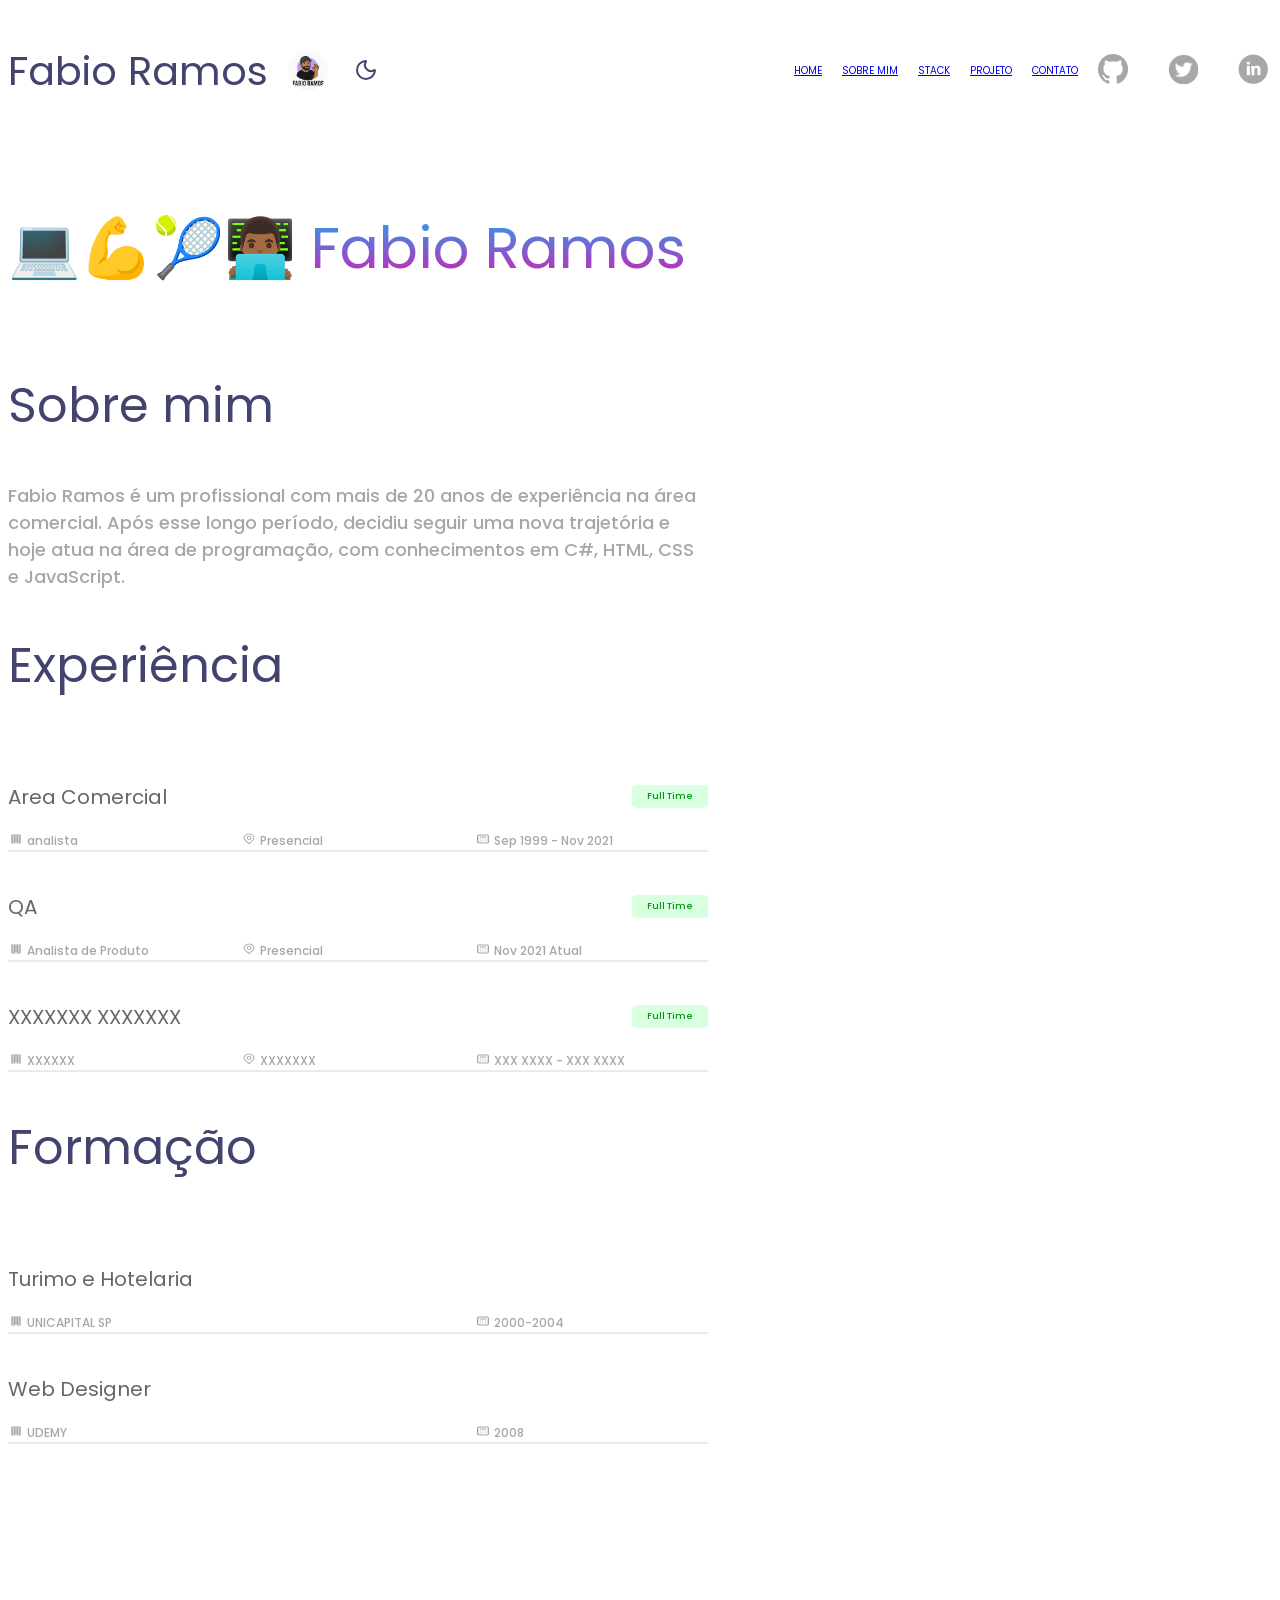
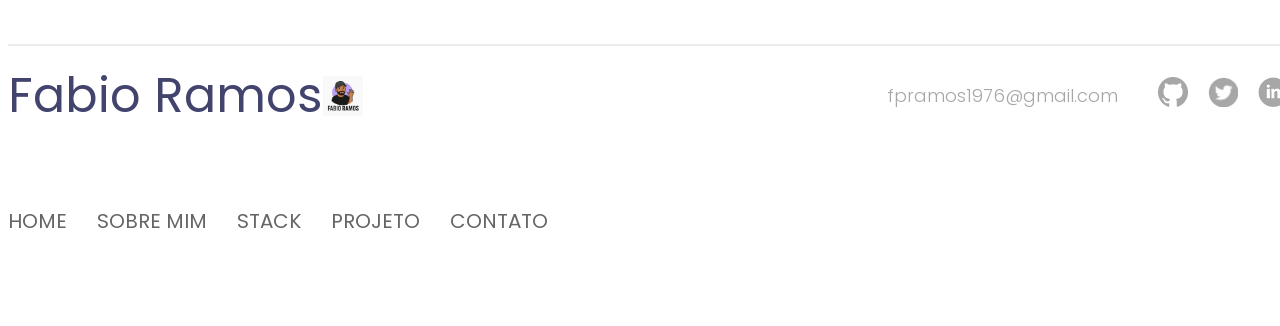
==== about.html @ da52b89c "projeto em andamento" ====
<!DOCTYPE html>
<html lang="pt" data-theme="light">
  <head>
    <title>Portifolio Fabio Ramos</title>
    <meta charset="UTF-8" />
    <link rel="preconnect" href="https://fonts.googleapis.com" />
    <link rel="preconnect" href="https://fonts.gstatic.com" crossorigin />
    <link
      href="https://fonts.googleapis.com/css2?family=Poppins:ital,wght@0,100;0,200;0,300;0,400;0,500;0,600;0,700;0,800;0,900;1,100;1,200;1,300;1,400;1,500;1,600;1,700;1,800;1,900&display=swap"
      rel="stylesheet"
    />
    <link rel="stylesheet" href="css/main.css" />
    <link rel="icon" type="image/png" href="/assets/images/Fabio-Ramos-Cartoon-Logo.svg">
  </head>
  <body class="about-page">
    <div class="container">
    <header class="primaryHeadear">
      <div class="columnLeft">
        <h2>Fabio Ramos</h2>
        <img src="/assets/images/Fabio Ramos Cartoon Logo.png" alt="Logo Fabio Ramos" 
        width="40" 
        height="40">
        <button id="toggleDarkMode" onclick="toggleDarkMode()">
          <svg xmlns="http://www.w3.org/2000/svg" 
          width="24" 
          height="24" 
          viewBox="0 0 24 24" 
          fill="none" 
          stroke="currentColor" 
          stroke-width="2" 
          stroke-linecap="round" 
          stroke-linejoin="round" 
          class="lucide lucide-moon-icon lucide-moon"><path d="M20.985 12.486a9 9 0 1 1-9.473-9.472c.405-.022.617.46.402.803a6 6 0 0 0 8.268 8.268c.344-.215.825-.004.803.401"/>
          </svg>
        </button>
      </div>

      <div class="columnRight">
        <nav>
          <ul>
           <nav>
              <ul>
                <li>
              <a href="index.html">HOME</a>
            </li>
            <li>
              <a href="about.html">SOBRE MIM</a>
            </li>
            <li>
              <a href="stack.html">STACK</a>
            </li>
            <li>
              <a href="project.html">PROJETO</a>
            </li>
            <li>
              <a href="contact.html">CONTATO</a>
            </li>
            <li>
              <a href="https://github.com/fpramos1976" target="_blank">
              <img 
              src="/assets/images/icon-github.png" 
              alt="GitHub" 
              width="30" 
              height="30">
            </li>
              </a>
            <li>
              <a href="https://x.com/fpramos_76?s=21" target="_blank">
              <img 
              src="/assets/images/icon-twitter.png" 
              alt="icon-twitter" 
              width="30" 
              height="30"><a href="/assets/images/icon-twitter.png">
              </li>
              </a>
            <li>
              <a href="https://www.linkedin.com/public-profile/settings?trk=d_flagship3_profile_self_view_public_profile" target="_blank">
              <img 
              src="/assets/images/icon-linkedin.png" 
              alt="icon-twitter" 
              width="30" 
              height="30"><a href="/assets/images/icon-linkedin.png">
              </li>
              </a>
          </ul>
        </nav>
      </div>
    </header>
  
    <section class="sectionBanner">
      <div class="columnLeft">
        <h1> 💻💪🎾👨🏾‍💻
        <span> Fabio Ramos </span> 
      </h1>
      </div>
      <!--CONTEÚDO
      <div class="columnRight">
        <img src="/assets/images/Photo.jpg" alt="Fabio Avatar" width="349" height="349">
      </div>-->
     </section>

     <section class="sectionAbout">
      <header>
        <h2>Sobre mim</h2>
      </header>
      <p>
      Fabio Ramos é um profissional com mais de 20 anos de experiência na área comercial. Após esse longo período, decidiu seguir uma nova trajetória e hoje atua na área de programação, com conhecimentos em C#, HTML, CSS e JavaScript.
      </p>
    </section>
    <section>
          <header>
            <!--CONTEÚDO-->
            <h2>Experiência</h2>
          </header>
          <ul class="expList">
            <li class="expListItem">
              <div class="expFirstLine">
                <div>
                  <h3>Area Comercial</h3>
                </div>
                <div class="expBadge">Full Time</div>
              </div>
              <div class="expSecondLine">
                <div>
                  <svg width="16" height="12" viewBox="0 0 16 12" fill="none" xmlns="http://www.w3.org/2000/svg">
                    <path d="M3.33331 1.5V10.5H7.33331V8.75H8.66665V10.5H12.6666V1.5H3.33331ZM4.66665 2.5H5.99998V3.5H4.66665V2.5ZM7.33331 2.5H8.66665V3.5H7.33331V2.5ZM9.99998 2.5H11.3333V3.5H9.99998V2.5ZM4.66665 4.5H5.99998V5.5H4.66665V4.5ZM7.33331 4.5H8.66665V5.5H7.33331V4.5ZM9.99998 4.5H11.3333V5.5H9.99998V4.5ZM4.66665 6.5H5.99998V7.5H4.66665V6.5ZM7.33331 6.5H8.66665V7.5H7.33331V6.5ZM9.99998 6.5H11.3333V7.5H9.99998V6.5ZM4.66665 8.5H5.99998V9.5H4.66665V8.5ZM9.99998 8.5H11.3333V9.5H9.99998V8.5Z" fill="#A7A7A7"></path>
                  </svg>
                  analista
                </div>
                <div>
                  <svg width="16" height="12" viewBox="0 0 16 12" fill="none" xmlns="http://www.w3.org/2000/svg">
                    <path d="M8 6.75C7.50555 6.75 7.0222 6.64003 6.61108 6.43401C6.19995 6.22798 5.87952 5.93514 5.6903 5.59253C5.50108 5.24992 5.45157 4.87292 5.54804 4.50921C5.6445 4.14549 5.8826 3.8114 6.23223 3.54918C6.58187 3.28695 7.02732 3.10838 7.51228 3.03603C7.99723 2.96368 8.4999 3.00081 8.95671 3.14273C9.41353 3.28464 9.80397 3.52496 10.0787 3.83331C10.3534 4.14165 10.5 4.50416 10.5 4.875C10.4992 5.3721 10.2356 5.84867 9.76689 6.20017C9.29822 6.55167 8.6628 6.74941 8 6.75ZM8 3.75C7.70333 3.75 7.41332 3.81598 7.16665 3.9396C6.91997 4.06321 6.72771 4.23892 6.61418 4.44448C6.50065 4.65005 6.47095 4.87625 6.52882 5.09448C6.5867 5.31271 6.72956 5.51316 6.93934 5.6705C7.14912 5.82783 7.41639 5.93498 7.70737 5.97838C7.99834 6.02179 8.29994 5.99951 8.57403 5.91437C8.84812 5.82922 9.08238 5.68502 9.24721 5.50002C9.41203 5.31501 9.5 5.09751 9.5 4.875C9.4996 4.57672 9.34144 4.29075 9.06022 4.07983C8.779 3.86892 8.3977 3.7503 8 3.75Z" fill="#A7A7A7"></path>
                    <path d="M8.00001 11.25L3.78201 7.51912C3.7234 7.4631 3.66539 7.40673 3.60801 7.35C2.8875 6.63817 2.49826 5.76871 2.50001 4.875C2.50001 3.78098 3.07947 2.73177 4.11092 1.95818C5.14237 1.1846 6.54132 0.75 8.00001 0.75C9.4587 0.75 10.8576 1.1846 11.8891 1.95818C12.9205 2.73177 13.5 3.78098 13.5 4.875C13.5018 5.7683 13.1127 6.63737 12.3925 7.34888L12.392 7.35C12.392 7.35 12.242 7.49775 12.2195 7.51763L8.00001 11.25ZM4.40601 6.89813C4.40701 6.89813 4.52301 7.01362 4.54951 7.03837L8.00001 10.0905L11.455 7.03425C11.477 7.01362 11.594 6.89738 11.5945 6.897C12.1831 6.31542 12.5012 5.60514 12.5 4.875C12.5 3.97989 12.0259 3.12145 11.182 2.48851C10.3381 1.85558 9.19348 1.5 8.00001 1.5C6.80653 1.5 5.66194 1.85558 4.81803 2.48851C3.97411 3.12145 3.50001 3.97989 3.50001 4.875C3.49896 5.60559 3.81739 6.31628 4.40651 6.89813H4.40601Z" fill="#A7A7A7"></path>
                  </svg>
                  Presencial
                </div>
                <div>
                  <svg width="16" height="12" viewBox="0 0 16 12" fill="none" xmlns="http://www.w3.org/2000/svg">
                    <path d="M5.33329 6.5C5.15648 6.5 4.98691 6.44732 4.86189 6.35355C4.73686 6.25979 4.66663 6.13261 4.66663 6C4.66663 5.86739 4.73686 5.74021 4.86189 5.64645C4.98691 5.55268 5.15648 5.5 5.33329 5.5C5.5101 5.5 5.67967 5.55268 5.8047 5.64645C5.92972 5.74021 5.99996 5.86739 5.99996 6C5.99996 6.13261 5.92972 6.25979 5.8047 6.35355C5.67967 6.44732 5.5101 6.5 5.33329 6.5ZM5.33329 8.5C5.15648 8.5 4.98691 8.44732 4.86189 8.35355C4.73686 8.25979 4.66663 8.13261 4.66663 8C4.66663 7.86739 4.73686 7.74021 4.86189 7.64645C4.98691 7.55268 5.15648 7.5 5.33329 7.5C5.5101 7.5 5.67967 7.55268 5.8047 7.64645C5.92972 7.74021 5.99996 7.86739 5.99996 8C5.99996 8.13261 5.92972 8.25979 5.8047 8.35355C5.67967 8.44732 5.5101 8.5 5.33329 8.5ZM7.33329 8C7.33329 8.13261 7.40353 8.25979 7.52855 8.35355C7.65358 8.44732 7.82315 8.5 7.99996 8.5C8.17677 8.5 8.34634 8.44732 8.47136 8.35355C8.59639 8.25979 8.66663 8.13261 8.66663 8C8.66663 7.86739 8.59639 7.74021 8.47136 7.64645C8.34634 7.55268 8.17677 7.5 7.99996 7.5C7.82315 7.5 7.65358 7.55268 7.52855 7.64645C7.40353 7.74021 7.33329 7.86739 7.33329 8ZM10.6666 8.5C10.4898 8.5 10.3202 8.44732 10.1952 8.35355C10.0702 8.25979 9.99996 8.13261 9.99996 8C9.99996 7.86739 10.0702 7.74021 10.1952 7.64645C10.3202 7.55268 10.4898 7.5 10.6666 7.5C10.8434 7.5 11.013 7.55268 11.138 7.64645C11.2631 7.74021 11.3333 7.86739 11.3333 8C11.3333 8.13261 11.2631 8.25979 11.138 8.35355C11.013 8.44732 10.8434 8.5 10.6666 8.5ZM7.33329 6C7.33329 6.13261 7.40353 6.25979 7.52855 6.35355C7.65358 6.44732 7.82315 6.5 7.99996 6.5C8.17677 6.5 8.34634 6.44732 8.47136 6.35355C8.59639 6.25979 8.66663 6.13261 8.66663 6C8.66663 5.86739 8.59639 5.74021 8.47136 5.64645C8.34634 5.55268 8.17677 5.5 7.99996 5.5C7.82315 5.5 7.65358 5.55268 7.52855 5.64645C7.40353 5.74021 7.33329 5.86739 7.33329 6ZM10.6666 6.5C10.4898 6.5 10.3202 6.44732 10.1952 6.35355C10.0702 6.25979 9.99996 6.13261 9.99996 6C9.99996 5.86739 10.0702 5.74021 10.1952 5.64645C10.3202 5.55268 10.4898 5.5 10.6666 5.5C10.8434 5.5 11.013 5.55268 11.138 5.64645C11.2631 5.74021 11.3333 5.86739 11.3333 6C11.3333 6.13261 11.2631 6.25979 11.138 6.35355C11.013 6.44732 10.8434 6.5 10.6666 6.5ZM5.33329 3.5C5.15648 3.5 4.98691 3.55268 4.86189 3.64645C4.73686 3.74021 4.66663 3.86739 4.66663 4C4.66663 4.13261 4.73686 4.25979 4.86189 4.35355C4.98691 4.44732 5.15648 4.5 5.33329 4.5H10.6666C10.8434 4.5 11.013 4.44732 11.138 4.35355C11.2631 4.25979 11.3333 4.13261 11.3333 4C11.3333 3.86739 11.2631 3.74021 11.138 3.64645C11.013 3.55268 10.8434 3.5 10.6666 3.5H5.33329Z" fill="#A7A7A7"></path>
                    <path fill-rule="evenodd" clip-rule="evenodd" d="M4 1.5C3.46957 1.5 2.96086 1.65804 2.58579 1.93934C2.21071 2.22064 2 2.60218 2 3V9C2 9.39782 2.21071 9.77936 2.58579 10.0607C2.96086 10.342 3.46957 10.5 4 10.5H12C12.5304 10.5 13.0391 10.342 13.4142 10.0607C13.7893 9.77936 14 9.39782 14 9V3C14 2.60218 13.7893 2.22064 13.4142 1.93934C13.0391 1.65804 12.5304 1.5 12 1.5H4ZM12 2.5H4C3.82319 2.5 3.65362 2.55268 3.5286 2.64645C3.40357 2.74021 3.33333 2.86739 3.33333 3V9C3.33333 9.13261 3.40357 9.25979 3.5286 9.35355C3.65362 9.44732 3.82319 9.5 4 9.5H12C12.1768 9.5 12.3464 9.44732 12.4714 9.35355C12.5964 9.25979 12.6667 9.13261 12.6667 9V3C12.6667 2.86739 12.5964 2.74021 12.4714 2.64645C12.3464 2.55268 12.1768 2.5 12 2.5Z" fill="#A7A7A7"></path>
                  </svg>
                  Sep 1999 - Nov 2021
                </div>
              </div>
            </li>
            <li class="expListItem">
              <div class="expFirstLine">
                <div>
                  <h3>QA </h3>
                </div>
                <div class="expBadge">Full Time</div>
              </div>
              <div class="expSecondLine">
                <div>
                  <svg width="16" height="12" viewBox="0 0 16 12" fill="none" xmlns="http://www.w3.org/2000/svg">
                  <path d="M3.33331 1.5V10.5H7.33331V8.75H8.66665V10.5H12.6666V1.5H3.33331ZM4.66665 2.5H5.99998V3.5H4.66665V2.5ZM7.33331 2.5H8.66665V3.5H7.33331V2.5ZM9.99998 2.5H11.3333V3.5H9.99998V2.5ZM4.66665 4.5H5.99998V5.5H4.66665V4.5ZM7.33331 4.5H8.66665V5.5H7.33331V4.5ZM9.99998 4.5H11.3333V5.5H9.99998V4.5ZM4.66665 6.5H5.99998V7.5H4.66665V6.5ZM7.33331 6.5H8.66665V7.5H7.33331V6.5ZM9.99998 6.5H11.3333V7.5H9.99998V6.5ZM4.66665 8.5H5.99998V9.5H4.66665V8.5ZM9.99998 8.5H11.3333V9.5H9.99998V8.5Z" fill="#A7A7A7"></path>
                  </svg>
                  Analista de Produto
                </div>
                <div>
                  <svg width="16" height="12" viewBox="0 0 16 12" fill="none" xmlns="http://www.w3.org/2000/svg">
                  <path d="M8 6.75C7.50555 6.75 7.0222 6.64003 6.61108 6.43401C6.19995 6.22798 5.87952 5.93514 5.6903 5.59253C5.50108 5.24992 5.45157 4.87292 5.54804 4.50921C5.6445 4.14549 5.8826 3.8114 6.23223 3.54918C6.58187 3.28695 7.02732 3.10838 7.51228 3.03603C7.99723 2.96368 8.4999 3.00081 8.95671 3.14273C9.41353 3.28464 9.80397 3.52496 10.0787 3.83331C10.3534 4.14165 10.5 4.50416 10.5 4.875C10.4992 5.3721 10.2356 5.84867 9.76689 6.20017C9.29822 6.55167 8.6628 6.74941 8 6.75ZM8 3.75C7.70333 3.75 7.41332 3.81598 7.16665 3.9396C6.91997 4.06321 6.72771 4.23892 6.61418 4.44448C6.50065 4.65005 6.47095 4.87625 6.52882 5.09448C6.5867 5.31271 6.72956 5.51316 6.93934 5.6705C7.14912 5.82783 7.41639 5.93498 7.70737 5.97838C7.99834 6.02179 8.29994 5.99951 8.57403 5.91437C8.84812 5.82922 9.08238 5.68502 9.24721 5.50002C9.41203 5.31501 9.5 5.09751 9.5 4.875C9.4996 4.57672 9.34144 4.29075 9.06022 4.07983C8.779 3.86892 8.3977 3.7503 8 3.75Z" fill="#A7A7A7"></path>
                  <path d="M8.00001 11.25L3.78201 7.51912C3.7234 7.4631 3.66539 7.40673 3.60801 7.35C2.8875 6.63817 2.49826 5.76871 2.50001 4.875C2.50001 3.78098 3.07947 2.73177 4.11092 1.95818C5.14237 1.1846 6.54132 0.75 8.00001 0.75C9.4587 0.75 10.8576 1.1846 11.8891 1.95818C12.9205 2.73177 13.5 3.78098 13.5 4.875C13.5018 5.7683 13.1127 6.63737 12.3925 7.34888L12.392 7.35C12.392 7.35 12.242 7.49775 12.2195 7.51763L8.00001 11.25ZM4.40601 6.89813C4.40701 6.89813 4.52301 7.01362 4.54951 7.03837L8.00001 10.0905L11.455 7.03425C11.477 7.01362 11.594 6.89738 11.5945 6.897C12.1831 6.31542 12.5012 5.60514 12.5 4.875C12.5 3.97989 12.0259 3.12145 11.182 2.48851C10.3381 1.85558 9.19348 1.5 8.00001 1.5C6.80653 1.5 5.66194 1.85558 4.81803 2.48851C3.97411 3.12145 3.50001 3.97989 3.50001 4.875C3.49896 5.60559 3.81739 6.31628 4.40651 6.89813H4.40601Z" fill="#A7A7A7"></path>
                  </svg>
                  Presencial
                </div>
                <div>
                  <svg width="16" height="12" viewBox="0 0 16 12" fill="none" xmlns="http://www.w3.org/2000/svg">
                  <path d="M5.33329 6.5C5.15648 6.5 4.98691 6.44732 4.86189 6.35355C4.73686 6.25979 4.66663 6.13261 4.66663 6C4.66663 5.86739 4.73686 5.74021 4.86189 5.64645C4.98691 5.55268 5.15648 5.5 5.33329 5.5C5.5101 5.5 5.67967 5.55268 5.8047 5.64645C5.92972 5.74021 5.99996 5.86739 5.99996 6C5.99996 6.13261 5.92972 6.25979 5.8047 6.35355C5.67967 6.44732 5.5101 6.5 5.33329 6.5ZM5.33329 8.5C5.15648 8.5 4.98691 8.44732 4.86189 8.35355C4.73686 8.25979 4.66663 8.13261 4.66663 8C4.66663 7.86739 4.73686 7.74021 4.86189 7.64645C4.98691 7.55268 5.15648 7.5 5.33329 7.5C5.5101 7.5 5.67967 7.55268 5.8047 7.64645C5.92972 7.74021 5.99996 7.86739 5.99996 8C5.99996 8.13261 5.92972 8.25979 5.8047 8.35355C5.67967 8.44732 5.5101 8.5 5.33329 8.5ZM7.33329 8C7.33329 8.13261 7.40353 8.25979 7.52855 8.35355C7.65358 8.44732 7.82315 8.5 7.99996 8.5C8.17677 8.5 8.34634 8.44732 8.47136 8.35355C8.59639 8.25979 8.66663 8.13261 8.66663 8C8.66663 7.86739 8.59639 7.74021 8.47136 7.64645C8.34634 7.55268 8.17677 7.5 7.99996 7.5C7.82315 7.5 7.65358 7.55268 7.52855 7.64645C7.40353 7.74021 7.33329 7.86739 7.33329 8ZM10.6666 8.5C10.4898 8.5 10.3202 8.44732 10.1952 8.35355C10.0702 8.25979 9.99996 8.13261 9.99996 8C9.99996 7.86739 10.0702 7.74021 10.1952 7.64645C10.3202 7.55268 10.4898 7.5 10.6666 7.5C10.8434 7.5 11.013 7.55268 11.138 7.64645C11.2631 7.74021 11.3333 7.86739 11.3333 8C11.3333 8.13261 11.2631 8.25979 11.138 8.35355C11.013 8.44732 10.8434 8.5 10.6666 8.5ZM7.33329 6C7.33329 6.13261 7.40353 6.25979 7.52855 6.35355C7.65358 6.44732 7.82315 6.5 7.99996 6.5C8.17677 6.5 8.34634 6.44732 8.47136 6.35355C8.59639 6.25979 8.66663 6.13261 8.66663 6C8.66663 5.86739 8.59639 5.74021 8.47136 5.64645C8.34634 5.55268 8.17677 5.5 7.99996 5.5C7.82315 5.5 7.65358 5.55268 7.52855 5.64645C7.40353 5.74021 7.33329 5.86739 7.33329 6ZM10.6666 6.5C10.4898 6.5 10.3202 6.44732 10.1952 6.35355C10.0702 6.25979 9.99996 6.13261 9.99996 6C9.99996 5.86739 10.0702 5.74021 10.1952 5.64645C10.3202 5.55268 10.4898 5.5 10.6666 5.5C10.8434 5.5 11.013 5.55268 11.138 5.64645C11.2631 5.74021 11.3333 5.86739 11.3333 6C11.3333 6.13261 11.2631 6.25979 11.138 6.35355C11.013 6.44732 10.8434 6.5 10.6666 6.5ZM5.33329 3.5C5.15648 3.5 4.98691 3.55268 4.86189 3.64645C4.73686 3.74021 4.66663 3.86739 4.66663 4C4.66663 4.13261 4.73686 4.25979 4.86189 4.35355C4.98691 4.44732 5.15648 4.5 5.33329 4.5H10.6666C10.8434 4.5 11.013 4.44732 11.138 4.35355C11.2631 4.25979 11.3333 4.13261 11.3333 4C11.3333 3.86739 11.2631 3.74021 11.138 3.64645C11.013 3.55268 10.8434 3.5 10.6666 3.5H5.33329Z" fill="#A7A7A7"></path>
                  <path fill-rule="evenodd" clip-rule="evenodd" d="M4 1.5C3.46957 1.5 2.96086 1.65804 2.58579 1.93934C2.21071 2.22064 2 2.60218 2 3V9C2 9.39782 2.21071 9.77936 2.58579 10.0607C2.96086 10.342 3.46957 10.5 4 10.5H12C12.5304 10.5 13.0391 10.342 13.4142 10.0607C13.7893 9.77936 14 9.39782 14 9V3C14 2.60218 13.7893 2.22064 13.4142 1.93934C13.0391 1.65804 12.5304 1.5 12 1.5H4ZM12 2.5H4C3.82319 2.5 3.65362 2.55268 3.5286 2.64645C3.40357 2.74021 3.33333 2.86739 3.33333 3V9C3.33333 9.13261 3.40357 9.25979 3.5286 9.35355C3.65362 9.44732 3.82319 9.5 4 9.5H12C12.1768 9.5 12.3464 9.44732 12.4714 9.35355C12.5964 9.25979 12.6667 9.13261 12.6667 9V3C12.6667 2.86739 12.5964 2.74021 12.4714 2.64645C12.3464 2.55268 12.1768 2.5 12 2.5Z" fill="#A7A7A7"></path>
                  </svg>
                  Nov 2021 Atual
                </div>
              </div>
            </li>
            <li class="expListItem">
              <div class="expFirstLine">
                <div>
                  <h3>XXXXXXX XXXXXXX</h3>
                </div>
                <div class="expBadge">Full Time</div>
              </div>
              <div class="expSecondLine">
                <div>
                  <svg width="16" height="12" viewBox="0 0 16 12" fill="none" xmlns="http://www.w3.org/2000/svg">
                  <path d="M3.33331 1.5V10.5H7.33331V8.75H8.66665V10.5H12.6666V1.5H3.33331ZM4.66665 2.5H5.99998V3.5H4.66665V2.5ZM7.33331 2.5H8.66665V3.5H7.33331V2.5ZM9.99998 2.5H11.3333V3.5H9.99998V2.5ZM4.66665 4.5H5.99998V5.5H4.66665V4.5ZM7.33331 4.5H8.66665V5.5H7.33331V4.5ZM9.99998 4.5H11.3333V5.5H9.99998V4.5ZM4.66665 6.5H5.99998V7.5H4.66665V6.5ZM7.33331 6.5H8.66665V7.5H7.33331V6.5ZM9.99998 6.5H11.3333V7.5H9.99998V6.5ZM4.66665 8.5H5.99998V9.5H4.66665V8.5ZM9.99998 8.5H11.3333V9.5H9.99998V8.5Z" fill="#A7A7A7"></path>
                  </svg>
                  XXXXXX
                </div>
                <div>
                  <svg width="16" height="12" viewBox="0 0 16 12" fill="none" xmlns="http://www.w3.org/2000/svg">
                    <path d="M8 6.75C7.50555 6.75 7.0222 6.64003 6.61108 6.43401C6.19995 6.22798 5.87952 5.93514 5.6903 5.59253C5.50108 5.24992 5.45157 4.87292 5.54804 4.50921C5.6445 4.14549 5.8826 3.8114 6.23223 3.54918C6.58187 3.28695 7.02732 3.10838 7.51228 3.03603C7.99723 2.96368 8.4999 3.00081 8.95671 3.14273C9.41353 3.28464 9.80397 3.52496 10.0787 3.83331C10.3534 4.14165 10.5 4.50416 10.5 4.875C10.4992 5.3721 10.2356 5.84867 9.76689 6.20017C9.29822 6.55167 8.6628 6.74941 8 6.75ZM8 3.75C7.70333 3.75 7.41332 3.81598 7.16665 3.9396C6.91997 4.06321 6.72771 4.23892 6.61418 4.44448C6.50065 4.65005 6.47095 4.87625 6.52882 5.09448C6.5867 5.31271 6.72956 5.51316 6.93934 5.6705C7.14912 5.82783 7.41639 5.93498 7.70737 5.97838C7.99834 6.02179 8.29994 5.99951 8.57403 5.91437C8.84812 5.82922 9.08238 5.68502 9.24721 5.50002C9.41203 5.31501 9.5 5.09751 9.5 4.875C9.4996 4.57672 9.34144 4.29075 9.06022 4.07983C8.779 3.86892 8.3977 3.7503 8 3.75Z" fill="#A7A7A7"></path>
                    <path d="M8.00001 11.25L3.78201 7.51912C3.7234 7.4631 3.66539 7.40673 3.60801 7.35C2.8875 6.63817 2.49826 5.76871 2.50001 4.875C2.50001 3.78098 3.07947 2.73177 4.11092 1.95818C5.14237 1.1846 6.54132 0.75 8.00001 0.75C9.4587 0.75 10.8576 1.1846 11.8891 1.95818C12.9205 2.73177 13.5 3.78098 13.5 4.875C13.5018 5.7683 13.1127 6.63737 12.3925 7.34888L12.392 7.35C12.392 7.35 12.242 7.49775 12.2195 7.51763L8.00001 11.25ZM4.40601 6.89813C4.40701 6.89813 4.52301 7.01362 4.54951 7.03837L8.00001 10.0905L11.455 7.03425C11.477 7.01362 11.594 6.89738 11.5945 6.897C12.1831 6.31542 12.5012 5.60514 12.5 4.875C12.5 3.97989 12.0259 3.12145 11.182 2.48851C10.3381 1.85558 9.19348 1.5 8.00001 1.5C6.80653 1.5 5.66194 1.85558 4.81803 2.48851C3.97411 3.12145 3.50001 3.97989 3.50001 4.875C3.49896 5.60559 3.81739 6.31628 4.40651 6.89813H4.40601Z" fill="#A7A7A7"></path>
                  </svg>
                  XXXXXXX
                </div>
                <div>
                  <svg width="16" height="12" viewBox="0 0 16 12" fill="none" xmlns="http://www.w3.org/2000/svg">
                    <path d="M5.33329 6.5C5.15648 6.5 4.98691 6.44732 4.86189 6.35355C4.73686 6.25979 4.66663 6.13261 4.66663 6C4.66663 5.86739 4.73686 5.74021 4.86189 5.64645C4.98691 5.55268 5.15648 5.5 5.33329 5.5C5.5101 5.5 5.67967 5.55268 5.8047 5.64645C5.92972 5.74021 5.99996 5.86739 5.99996 6C5.99996 6.13261 5.92972 6.25979 5.8047 6.35355C5.67967 6.44732 5.5101 6.5 5.33329 6.5ZM5.33329 8.5C5.15648 8.5 4.98691 8.44732 4.86189 8.35355C4.73686 8.25979 4.66663 8.13261 4.66663 8C4.66663 7.86739 4.73686 7.74021 4.86189 7.64645C4.98691 7.55268 5.15648 7.5 5.33329 7.5C5.5101 7.5 5.67967 7.55268 5.8047 7.64645C5.92972 7.74021 5.99996 7.86739 5.99996 8C5.99996 8.13261 5.92972 8.25979 5.8047 8.35355C5.67967 8.44732 5.5101 8.5 5.33329 8.5ZM7.33329 8C7.33329 8.13261 7.40353 8.25979 7.52855 8.35355C7.65358 8.44732 7.82315 8.5 7.99996 8.5C8.17677 8.5 8.34634 8.44732 8.47136 8.35355C8.59639 8.25979 8.66663 8.13261 8.66663 8C8.66663 7.86739 8.59639 7.74021 8.47136 7.64645C8.34634 7.55268 8.17677 7.5 7.99996 7.5C7.82315 7.5 7.65358 7.55268 7.52855 7.64645C7.40353 7.74021 7.33329 7.86739 7.33329 8ZM10.6666 8.5C10.4898 8.5 10.3202 8.44732 10.1952 8.35355C10.0702 8.25979 9.99996 8.13261 9.99996 8C9.99996 7.86739 10.0702 7.74021 10.1952 7.64645C10.3202 7.55268 10.4898 7.5 10.6666 7.5C10.8434 7.5 11.013 7.55268 11.138 7.64645C11.2631 7.74021 11.3333 7.86739 11.3333 8C11.3333 8.13261 11.2631 8.25979 11.138 8.35355C11.013 8.44732 10.8434 8.5 10.6666 8.5ZM7.33329 6C7.33329 6.13261 7.40353 6.25979 7.52855 6.35355C7.65358 6.44732 7.82315 6.5 7.99996 6.5C8.17677 6.5 8.34634 6.44732 8.47136 6.35355C8.59639 6.25979 8.66663 6.13261 8.66663 6C8.66663 5.86739 8.59639 5.74021 8.47136 5.64645C8.34634 5.55268 8.17677 5.5 7.99996 5.5C7.82315 5.5 7.65358 5.55268 7.52855 5.64645C7.40353 5.74021 7.33329 5.86739 7.33329 6ZM10.6666 6.5C10.4898 6.5 10.3202 6.44732 10.1952 6.35355C10.0702 6.25979 9.99996 6.13261 9.99996 6C9.99996 5.86739 10.0702 5.74021 10.1952 5.64645C10.3202 5.55268 10.4898 5.5 10.6666 5.5C10.8434 5.5 11.013 5.55268 11.138 5.64645C11.2631 5.74021 11.3333 5.86739 11.3333 6C11.3333 6.13261 11.2631 6.25979 11.138 6.35355C11.013 6.44732 10.8434 6.5 10.6666 6.5ZM5.33329 3.5C5.15648 3.5 4.98691 3.55268 4.86189 3.64645C4.73686 3.74021 4.66663 3.86739 4.66663 4C4.66663 4.13261 4.73686 4.25979 4.86189 4.35355C4.98691 4.44732 5.15648 4.5 5.33329 4.5H10.6666C10.8434 4.5 11.013 4.44732 11.138 4.35355C11.2631 4.25979 11.3333 4.13261 11.3333 4C11.3333 3.86739 11.2631 3.74021 11.138 3.64645C11.013 3.55268 10.8434 3.5 10.6666 3.5H5.33329Z" fill="#A7A7A7"></path>
                    <path fill-rule="evenodd" clip-rule="evenodd" d="M4 1.5C3.46957 1.5 2.96086 1.65804 2.58579 1.93934C2.21071 2.22064 2 2.60218 2 3V9C2 9.39782 2.21071 9.77936 2.58579 10.0607C2.96086 10.342 3.46957 10.5 4 10.5H12C12.5304 10.5 13.0391 10.342 13.4142 10.0607C13.7893 9.77936 14 9.39782 14 9V3C14 2.60218 13.7893 2.22064 13.4142 1.93934C13.0391 1.65804 12.5304 1.5 12 1.5H4ZM12 2.5H4C3.82319 2.5 3.65362 2.55268 3.5286 2.64645C3.40357 2.74021 3.33333 2.86739 3.33333 3V9C3.33333 9.13261 3.40357 9.25979 3.5286 9.35355C3.65362 9.44732 3.82319 9.5 4 9.5H12C12.1768 9.5 12.3464 9.44732 12.4714 9.35355C12.5964 9.25979 12.6667 9.13261 12.6667 9V3C12.6667 2.86739 12.5964 2.74021 12.4714 2.64645C12.3464 2.55268 12.1768 2.5 12 2.5Z" fill="#A7A7A7"></path>
                  </svg>
                  XXX XXXX - XXX XXXX
                </div>
              </div>
            </li>
          </ul>
        </section>

        <section class="sectionFormation">
          <header>
            <h2>Formação</h2>
          </header>
          <ul class="expList">
            <li class="expListItem">
              <div class="expFirstLine">
                <div>
                  <h3>Turimo e Hotelaria</h3>
                </div>
              </div>
              <div class="expSecondLine">
                <div>
                  <svg width="16" height="12" viewBox="0 0 16 12" fill="none" xmlns="http://www.w3.org/2000/svg">
                    <path d="M3.33331 1.5V10.5H7.33331V8.75H8.66665V10.5H12.6666V1.5H3.33331ZM4.66665 2.5H5.99998V3.5H4.66665V2.5ZM7.33331 2.5H8.66665V3.5H7.33331V2.5ZM9.99998 2.5H11.3333V3.5H9.99998V2.5ZM4.66665 4.5H5.99998V5.5H4.66665V4.5ZM7.33331 4.5H8.66665V5.5H7.33331V4.5ZM9.99998 4.5H11.3333V5.5H9.99998V4.5ZM4.66665 6.5H5.99998V7.5H4.66665V6.5ZM7.33331 6.5H8.66665V7.5H7.33331V6.5ZM9.99998 6.5H11.3333V7.5H9.99998V6.5ZM4.66665 8.5H5.99998V9.5H4.66665V8.5ZM9.99998 8.5H11.3333V9.5H9.99998V8.5Z" fill="#A7A7A7"></path>
                  </svg>
                  UNICAPITAL SP 
                </div>
                <div>
                  <svg width="16" height="12" viewBox="0 0 16 12" fill="none" xmlns="http://www.w3.org/2000/svg">
                    <path d="M5.33329 6.5C5.15648 6.5 4.98691 6.44732 4.86189 6.35355C4.73686 6.25979 4.66663 6.13261 4.66663 6C4.66663 5.86739 4.73686 5.74021 4.86189 5.64645C4.98691 5.55268 5.15648 5.5 5.33329 5.5C5.5101 5.5 5.67967 5.55268 5.8047 5.64645C5.92972 5.74021 5.99996 5.86739 5.99996 6C5.99996 6.13261 5.92972 6.25979 5.8047 6.35355C5.67967 6.44732 5.5101 6.5 5.33329 6.5ZM5.33329 8.5C5.15648 8.5 4.98691 8.44732 4.86189 8.35355C4.73686 8.25979 4.66663 8.13261 4.66663 8C4.66663 7.86739 4.73686 7.74021 4.86189 7.64645C4.98691 7.55268 5.15648 7.5 5.33329 7.5C5.5101 7.5 5.67967 7.55268 5.8047 7.64645C5.92972 7.74021 5.99996 7.86739 5.99996 8C5.99996 8.13261 5.92972 8.25979 5.8047 8.35355C5.67967 8.44732 5.5101 8.5 5.33329 8.5ZM7.33329 8C7.33329 8.13261 7.40353 8.25979 7.52855 8.35355C7.65358 8.44732 7.82315 8.5 7.99996 8.5C8.17677 8.5 8.34634 8.44732 8.47136 8.35355C8.59639 8.25979 8.66663 8.13261 8.66663 8C8.66663 7.86739 8.59639 7.74021 8.47136 7.64645C8.34634 7.55268 8.17677 7.5 7.99996 7.5C7.82315 7.5 7.65358 7.55268 7.52855 7.64645C7.40353 7.74021 7.33329 7.86739 7.33329 8ZM10.6666 8.5C10.4898 8.5 10.3202 8.44732 10.1952 8.35355C10.0702 8.25979 9.99996 8.13261 9.99996 8C9.99996 7.86739 10.0702 7.74021 10.1952 7.64645C10.3202 7.55268 10.4898 7.5 10.6666 7.5C10.8434 7.5 11.013 7.55268 11.138 7.64645C11.2631 7.74021 11.3333 7.86739 11.3333 8C11.3333 8.13261 11.2631 8.25979 11.138 8.35355C11.013 8.44732 10.8434 8.5 10.6666 8.5ZM7.33329 6C7.33329 6.13261 7.40353 6.25979 7.52855 6.35355C7.65358 6.44732 7.82315 6.5 7.99996 6.5C8.17677 6.5 8.34634 6.44732 8.47136 6.35355C8.59639 6.25979 8.66663 6.13261 8.66663 6C8.66663 5.86739 8.59639 5.74021 8.47136 5.64645C8.34634 5.55268 8.17677 5.5 7.99996 5.5C7.82315 5.5 7.65358 5.55268 7.52855 5.64645C7.40353 5.74021 7.33329 5.86739 7.33329 6ZM10.6666 6.5C10.4898 6.5 10.3202 6.44732 10.1952 6.35355C10.0702 6.25979 9.99996 6.13261 9.99996 6C9.99996 5.86739 10.0702 5.74021 10.1952 5.64645C10.3202 5.55268 10.4898 5.5 10.6666 5.5C10.8434 5.5 11.013 5.55268 11.138 5.64645C11.2631 5.74021 11.3333 5.86739 11.3333 6C11.3333 6.13261 11.2631 6.25979 11.138 6.35355C11.013 6.44732 10.8434 6.5 10.6666 6.5ZM5.33329 3.5C5.15648 3.5 4.98691 3.55268 4.86189 3.64645C4.73686 3.74021 4.66663 3.86739 4.66663 4C4.66663 4.13261 4.73686 4.25979 4.86189 4.35355C4.98691 4.44732 5.15648 4.5 5.33329 4.5H10.6666C10.8434 4.5 11.013 4.44732 11.138 4.35355C11.2631 4.25979 11.3333 4.13261 11.3333 4C11.3333 3.86739 11.2631 3.74021 11.138 3.64645C11.013 3.55268 10.8434 3.5 10.6666 3.5H5.33329Z" fill="#A7A7A7"></path>
                    <path fill-rule="evenodd" clip-rule="evenodd" d="M4 1.5C3.46957 1.5 2.96086 1.65804 2.58579 1.93934C2.21071 2.22064 2 2.60218 2 3V9C2 9.39782 2.21071 9.77936 2.58579 10.0607C2.96086 10.342 3.46957 10.5 4 10.5H12C12.5304 10.5 13.0391 10.342 13.4142 10.0607C13.7893 9.77936 14 9.39782 14 9V3C14 2.60218 13.7893 2.22064 13.4142 1.93934C13.0391 1.65804 12.5304 1.5 12 1.5H4ZM12 2.5H4C3.82319 2.5 3.65362 2.55268 3.5286 2.64645C3.40357 2.74021 3.33333 2.86739 3.33333 3V9C3.33333 9.13261 3.40357 9.25979 3.5286 9.35355C3.65362 9.44732 3.82319 9.5 4 9.5H12C12.1768 9.5 12.3464 9.44732 12.4714 9.35355C12.5964 9.25979 12.6667 9.13261 12.6667 9V3C12.6667 2.86739 12.5964 2.74021 12.4714 2.64645C12.3464 2.55268 12.1768 2.5 12 2.5Z" fill="#A7A7A7"></path>
                  </svg>
                  2000-2004
                </div>
              </div>
            </li>
            <ul class="expList">
            <li class="expListItem">
              <div class="expFirstLine">
                <div>
                  <h3>Web Designer</h3>
                </div>
              </div>
              <div class="expSecondLine">
                <div>
                  <svg width="16" height="12" viewBox="0 0 16 12" fill="none" xmlns="http://www.w3.org/2000/svg">
                    <path d="M3.33331 1.5V10.5H7.33331V8.75H8.66665V10.5H12.6666V1.5H3.33331ZM4.66665 2.5H5.99998V3.5H4.66665V2.5ZM7.33331 2.5H8.66665V3.5H7.33331V2.5ZM9.99998 2.5H11.3333V3.5H9.99998V2.5ZM4.66665 4.5H5.99998V5.5H4.66665V4.5ZM7.33331 4.5H8.66665V5.5H7.33331V4.5ZM9.99998 4.5H11.3333V5.5H9.99998V4.5ZM4.66665 6.5H5.99998V7.5H4.66665V6.5ZM7.33331 6.5H8.66665V7.5H7.33331V6.5ZM9.99998 6.5H11.3333V7.5H9.99998V6.5ZM4.66665 8.5H5.99998V9.5H4.66665V8.5ZM9.99998 8.5H11.3333V9.5H9.99998V8.5Z" fill="#A7A7A7"></path>
                  </svg>
                  UDEMY
                </div>
                <div>
                  <svg width="16" height="12" viewBox="0 0 16 12" fill="none" xmlns="http://www.w3.org/2000/svg">
                    <path d="M5.33329 6.5C5.15648 6.5 4.98691 6.44732 4.86189 6.35355C4.73686 6.25979 4.66663 6.13261 4.66663 6C4.66663 5.86739 4.73686 5.74021 4.86189 5.64645C4.98691 5.55268 5.15648 5.5 5.33329 5.5C5.5101 5.5 5.67967 5.55268 5.8047 5.64645C5.92972 5.74021 5.99996 5.86739 5.99996 6C5.99996 6.13261 5.92972 6.25979 5.8047 6.35355C5.67967 6.44732 5.5101 6.5 5.33329 6.5ZM5.33329 8.5C5.15648 8.5 4.98691 8.44732 4.86189 8.35355C4.73686 8.25979 4.66663 8.13261 4.66663 8C4.66663 7.86739 4.73686 7.74021 4.86189 7.64645C4.98691 7.55268 5.15648 7.5 5.33329 7.5C5.5101 7.5 5.67967 7.55268 5.8047 7.64645C5.92972 7.74021 5.99996 7.86739 5.99996 8C5.99996 8.13261 5.92972 8.25979 5.8047 8.35355C5.67967 8.44732 5.5101 8.5 5.33329 8.5ZM7.33329 8C7.33329 8.13261 7.40353 8.25979 7.52855 8.35355C7.65358 8.44732 7.82315 8.5 7.99996 8.5C8.17677 8.5 8.34634 8.44732 8.47136 8.35355C8.59639 8.25979 8.66663 8.13261 8.66663 8C8.66663 7.86739 8.59639 7.74021 8.47136 7.64645C8.34634 7.55268 8.17677 7.5 7.99996 7.5C7.82315 7.5 7.65358 7.55268 7.52855 7.64645C7.40353 7.74021 7.33329 7.86739 7.33329 8ZM10.6666 8.5C10.4898 8.5 10.3202 8.44732 10.1952 8.35355C10.0702 8.25979 9.99996 8.13261 9.99996 8C9.99996 7.86739 10.0702 7.74021 10.1952 7.64645C10.3202 7.55268 10.4898 7.5 10.6666 7.5C10.8434 7.5 11.013 7.55268 11.138 7.64645C11.2631 7.74021 11.3333 7.86739 11.3333 8C11.3333 8.13261 11.2631 8.25979 11.138 8.35355C11.013 8.44732 10.8434 8.5 10.6666 8.5ZM7.33329 6C7.33329 6.13261 7.40353 6.25979 7.52855 6.35355C7.65358 6.44732 7.82315 6.5 7.99996 6.5C8.17677 6.5 8.34634 6.44732 8.47136 6.35355C8.59639 6.25979 8.66663 6.13261 8.66663 6C8.66663 5.86739 8.59639 5.74021 8.47136 5.64645C8.34634 5.55268 8.17677 5.5 7.99996 5.5C7.82315 5.5 7.65358 5.55268 7.52855 5.64645C7.40353 5.74021 7.33329 5.86739 7.33329 6ZM10.6666 6.5C10.4898 6.5 10.3202 6.44732 10.1952 6.35355C10.0702 6.25979 9.99996 6.13261 9.99996 6C9.99996 5.86739 10.0702 5.74021 10.1952 5.64645C10.3202 5.55268 10.4898 5.5 10.6666 5.5C10.8434 5.5 11.013 5.55268 11.138 5.64645C11.2631 5.74021 11.3333 5.86739 11.3333 6C11.3333 6.13261 11.2631 6.25979 11.138 6.35355C11.013 6.44732 10.8434 6.5 10.6666 6.5ZM5.33329 3.5C5.15648 3.5 4.98691 3.55268 4.86189 3.64645C4.73686 3.74021 4.66663 3.86739 4.66663 4C4.66663 4.13261 4.73686 4.25979 4.86189 4.35355C4.98691 4.44732 5.15648 4.5 5.33329 4.5H10.6666C10.8434 4.5 11.013 4.44732 11.138 4.35355C11.2631 4.25979 11.3333 4.13261 11.3333 4C11.3333 3.86739 11.2631 3.74021 11.138 3.64645C11.013 3.55268 10.8434 3.5 10.6666 3.5H5.33329Z" fill="#A7A7A7"></path>
                    <path fill-rule="evenodd" clip-rule="evenodd" d="M4 1.5C3.46957 1.5 2.96086 1.65804 2.58579 1.93934C2.21071 2.22064 2 2.60218 2 3V9C2 9.39782 2.21071 9.77936 2.58579 10.0607C2.96086 10.342 3.46957 10.5 4 10.5H12C12.5304 10.5 13.0391 10.342 13.4142 10.0607C13.7893 9.77936 14 9.39782 14 9V3C14 2.60218 13.7893 2.22064 13.4142 1.93934C13.0391 1.65804 12.5304 1.5 12 1.5H4ZM12 2.5H4C3.82319 2.5 3.65362 2.55268 3.5286 2.64645C3.40357 2.74021 3.33333 2.86739 3.33333 3V9C3.33333 9.13261 3.40357 9.25979 3.5286 9.35355C3.65362 9.44732 3.82319 9.5 4 9.5H12C12.1768 9.5 12.3464 9.44732 12.4714 9.35355C12.5964 9.25979 12.6667 9.13261 12.6667 9V3C12.6667 2.86739 12.5964 2.74021 12.4714 2.64645C12.3464 2.55268 12.1768 2.5 12 2.5Z" fill="#A7A7A7"></path>
                  </svg>
                  2008
                </div>
              </div>
            </li>
      <footer class="footerWrapper">
      <div class="mainFooter">
      <div class="mainFooterColumn left">
        <h2>Fabio Ramos</h2>
        <img src="/assets/images/Fabio Ramos Cartoon Logo.png" alt="avatar cartoon Fabio" width="40" height="40">
      </div>
      <div class="mainFooterColumn right">
      <div>
        <a href="mailto:fpramos1976@gmail.com">fpramos1976@gmail.com</a>
      </div>
      <div>
        <ul>
          <li>
            <a href="https://github.com/fpramos1976" target="_blank">
            <img
            src="assets/images/icon-github.png"
            alt="icon github"
            width="30"
            height="30"/>
            </a>
          </li>
          <li>
            <a href="https://x.com/fpramos_76?s=21" target="_blank">
            <img
            src="assets/images/icon-twitter.png"
            alt="icon twitter"
            width="30"
            height="30"
            />
            </a>
            </li>
            <li>
            <a
            href="https://www.linkedin.com/public-profile/settings?trk=d_flagship3_profile_self_view_public_profile"
            target="_blank">
            <img
            src="assets/images/icon-linkedin.png"
            alt="icon linkedin"
            width="30"
            height="30"/>
            </a>
            </li>
            </ul>
            </div>
            </div>
        </div>
          <div class="miniFooter">
            <nav>
              <ul>
                <li>
              <a href="index.html">HOME</a>
            </li>
            <li>
              <a href="about.html">SOBRE MIM</a>
            </li>
            <li>
              <a href="stack.html">STACK</a>
            </li>
            <li>
              <a href="project.html">PROJETO</a>
            </li>
            <li>
              <a href="contact.html">CONTATO</a>
            </li>
              </ul>
            </nav>
          </div>
        </footer>
      <script src="assets/main.js"></script>
    </main>
    </div>
  </body>
</html>
---- css/main.css ----
/*
* MAIN
* - CSS principal do projeto
*/
@import url("_variables.css");

html{
    font-size: 62.5%;
    font-family: "Poppins", sans-serif;
}
body{
    background: var(--background);
    color: #fff; 
}
/*
* TIPOGRAFIA
*/
h1, h2{
    font-weight: var(--fontWeightBold);
}
h1{
    color: var(--colorH1);
    font-size: 5.8rem;
}
h2{
    color: var(--colorH2);
    font-size: 4.8rem;
}
h3{
    color: var(--colorH3);
    font-weight: var(--fontWeightRegular);
    font-size: 3.2rem;
}
h4{
    color: var(--colorH4);
    font-weight: var(--fontWeightMedium);
    font-size: 2.8rem;
}
p{
    color: var(--colorP);
    font-weight:var(--fontWeightMedium);
    font-size: 1.8rem; 
}
small{
    color: var(--colorP);
    font-weight: var(--fontWeightLight);
    font-size: 1.4rem ;
}
strong{
    color: var(--colorP);
    font-weight: var(--fontWeightRegular);
    font-size: 1.6rem ;
}
section{
    margin: 200px 0;
}
.primaryHeadear{
    display: flex;
    justify-content: space-between;
    align-items: center;
}
.primaryHeadear .columnLeft{
    width: 40%;
    display: flex;
    justify-content: flex-start;
    align-items: center;
    gap: 20px;
}
.primaryHeadear .columnLeft button{
    background-color: transparent;
    border: none;
    cursor: pointer;
}
.primaryHeadear .columnLeft button svg{
    stroke: var(--colorText);
}
.primaryHeadear .columnRight{
    width: 60%;
}
.primaryHeadear .columnLeft h2{
    font-size: 4rem;
    font-weight: var(--fontWeightBold);
}
.primaryHeadear .columnRight nav ul{
    color: var(--colorH2);
    display: flex;
    justify-content: flex-end;
    align-items: center;
    gap: 20px;
}
.primaryHeadear .columnRight nav ul il a{
    font-size: 2rem;
    color: var(--colorPrimaryMenu);
    text-decoration: none;
}
.primaryHeadear .columnRight nav ul{
    list-style: none;
}
.container{
    width: 1280px;
    margin: 0 auto;
}
.container .columnLeft img{
    border-radius: 100%;
}
/*
* SECTION BANNER
*/
.sectionBanner{
    display: flex;
    justify-content: space-between;
    align-items: center;
    width: 1200px;
    margin-left: auto;
    margin-right: auto;
}
.sectionBanner .columnLeft h1{
    font-size: 5.8rem;
    line-height: 7rem;
}
.sectionBanner .columnLeft h1 span{
    background: var(--primaryGradient);
    background-clip: text;
    -webkit-text-fill-color: transparent;
}
.sectionBanner .columnRight img{
    width: calc(100% - 20px);
    height: calc(100% - 20px);
    border-radius: 100%;
}
.sectionBanner .columnRight{
    position: relative;
    border-radius: 100%;
    overflow: hidden;
    display: flex;
    justify-content: center;
    align-items: center;
    width: 349px;
    height: 349px;
}
.sectionBanner .columnRight::before{
    content: "";
    width: 100%;
    height: 100%;
    background: var(--primaryGradient);
    left: 0;
    right: 0;
    position: absolute;
    z-index: -1;
}
/*
* SECTION STACK
*/
.sectionStack header{
    text-align: center;
}
.sectionStack header h2{
    margin-bottom: 10px;
}
.sectionStack header h3{
    margin-top: 0;
}

.sectionStack .stackImagesContainer{
    display: grid;
    grid-template-columns: repeat(4, 1fr);
    justify-items: center;
    row-gap: 70px;
    margin-top: 100px;
    width: 1024px;
    margin: 100px auto 0 auto;
}
.imageLight,
.imageDark{
    display: none;
}
html[data-theme="light"] .imageLight {
    display: inline-block !important;
}
html[data-theme="dark"] .imageDark {
    display: inline-block !important;
}
/*
* SECTION PROJECTS
*/
.sectionProjects header{
    text-align: center;
}
.sectionProjects header h2{
    margin-bottom: 10px;
}
.sectionProjects header h3{
    margin-top: 0;
}
.sectionProjects .projectsContainer{
    display: flex;
    align-items: flex-start;
    justify-content: flex-start;
    flex-wrap: wrap;
    column-gap: 40px;
    row-gap: 60px;
    margin-top: 100px;
}
.projectBox {
    max-width: 375px;
    width: 100%;
    border-radius: 20px;
    overflow: hidden;
    box-shadow: rgba(000, 000, 000, 0.35) 0px 5px 15px;
    background-color: var(--backgroundProjectBox);
}
.projectContent {
    padding: 30px;
}
.projectContent h4{
    margin: 0;
    line-height: 2.8rem;
}
.projectActions{
    display: flex;
    justify-content: space-between;
    align-items: center;
    width: 100%;
    margin-top: 20px;
}
.projectActions .linkWithIcon {
    display: flex;
    align-items: center;
    gap: 10px;
}
.projectActions .linkWithIcon a {
  color: var(--colorAnchor);
  text-decoration: underline;
  font-size: 1.6rem;
  font-weight: var(--fontWeightRegular);
}
.projectActions .linkWithIcon:first-child svg path {
  stroke: var(--colorAnchor);
}
.projectActions .linkWithIcon:last-child svg path {
    fill: var(--colorAnchor);
}
/*
* MAIN FOOTER
*/
.footerWrapper .mainFooter {
  display: flex;
  justify-content: space-between;
  align-items: center;
  border-bottom: 2px solid var(--grey03);
  height: 100px;
  margin-top: 200px;
  width: 1280px;
  border-top: 2px solid var(--colorBorder);
}
/*
* MAIN FOOTER
*/
.footerWrapper .mainFooter .mainFooterColumn {
  display: flex;
  align-items: center;
}
.footerWrapper .mainFooter .mainFooterColumn.left {
  justify-content: flex-start;
}
.footerWrapper .mainFooter .mainFooterColumn.right {
  justify-content: flex-end;
}
.mainFooterColumn.right ul {
  list-style: none;
  display: flex;
  justify-content: center;
  align-items: center;
  gap: 20px;
}
.mainFooterColumn.right a {
  color: var(--colorP);
  font-weight: var(--fontWeightLight);
  font-size: 1.8rem;
  text-decoration: none;
}
/*
* MINI FOOTER
*/
.miniFooter {
  padding: 60px 0;
}
.miniFooter nav ul {
  display: flex;
  justify-content: flex-start;
  align-items: center;
  gap: 30px;
  padding-left: 0;
  margin-top: 0;
}
.miniFooter nav ul li a {
  font-size: 2rem;
  color: var(--colorPrimaryMenu);
  text-decoration: none;
}
.miniFooter nav ul {
  list-style: none;
}
/*
* PAGES
*/
.about-page section{
    width: 100%;
    max-width: 700px;
    margin: 30px 0;
}
.about-page section.sectionAbout h2{
    font-weight: var(--fontWeightBold);
    
}
.about-page .expList{
    color: var(--colorP);
    list-style: none;
    padding-left: 0;
    margin: 0;
}
.about-page .expList .expListItem{
    padding-top: 20px;
    border-bottom: 2px solid var(--colorBorder);
}

.about-page .expList .expFirstLine{
    display: flex;
    justify-content: space-between;
    align-items: center;
}
.about-page .expList .expFirstLine h3{
    font-size: 2rem;
    font-weight: var(--fontWeightRegular);
}
.about-page .expBadge{
    background-color: var(--green02);
    color: var(--green01);
    padding: 5px 15px;
    border-radius: 10%;
    cursor: default;
    font-size: 0.9rem;
    font-weight: var(--fontWeightMedium);
}
.about-page .expList .expSecondLine{
    display: flex;
    justify-content: space-between;
    align-items: center;
}
.about-page .expList .expSecondLine > div{
    width: 33.333%;

}
.about-page .expList .expSecondLine{
    font-size: 1.2rem;
    font-weight: var(--fontWeightMedium);
    color: var(--colorP);
}
.stack-page .sectionStack header{
    text-align: center;
}
.stack-page .stackImagesContainer{
    display: grid;
    grid-template-columns: repeat(4, 1fr);
    justify-items: center;
    row-gap: 70px;
    margin-top: 100px;
    width: 1024px;
    margin: 100px auto 0 auto;
}
.projects-page .sectionProjects header{
    text-align: left;
}
.contact-page h1{
    margin: 0;
    margin-top: 200px;
    text-align: center;
}

.contact-page .pageItem .contactEmail{
    display: flex;
    font-size: 5.8rem;
    background: var(--primaryGradient);
    background-clip: text;
    -webkit-text-fill-color: transparent;
    font-weight: var(--fontWeightBold);
    flex-direction: column;
    flex-wrap: nowrap;
    align-content: center;
    align-items: center;
   
}
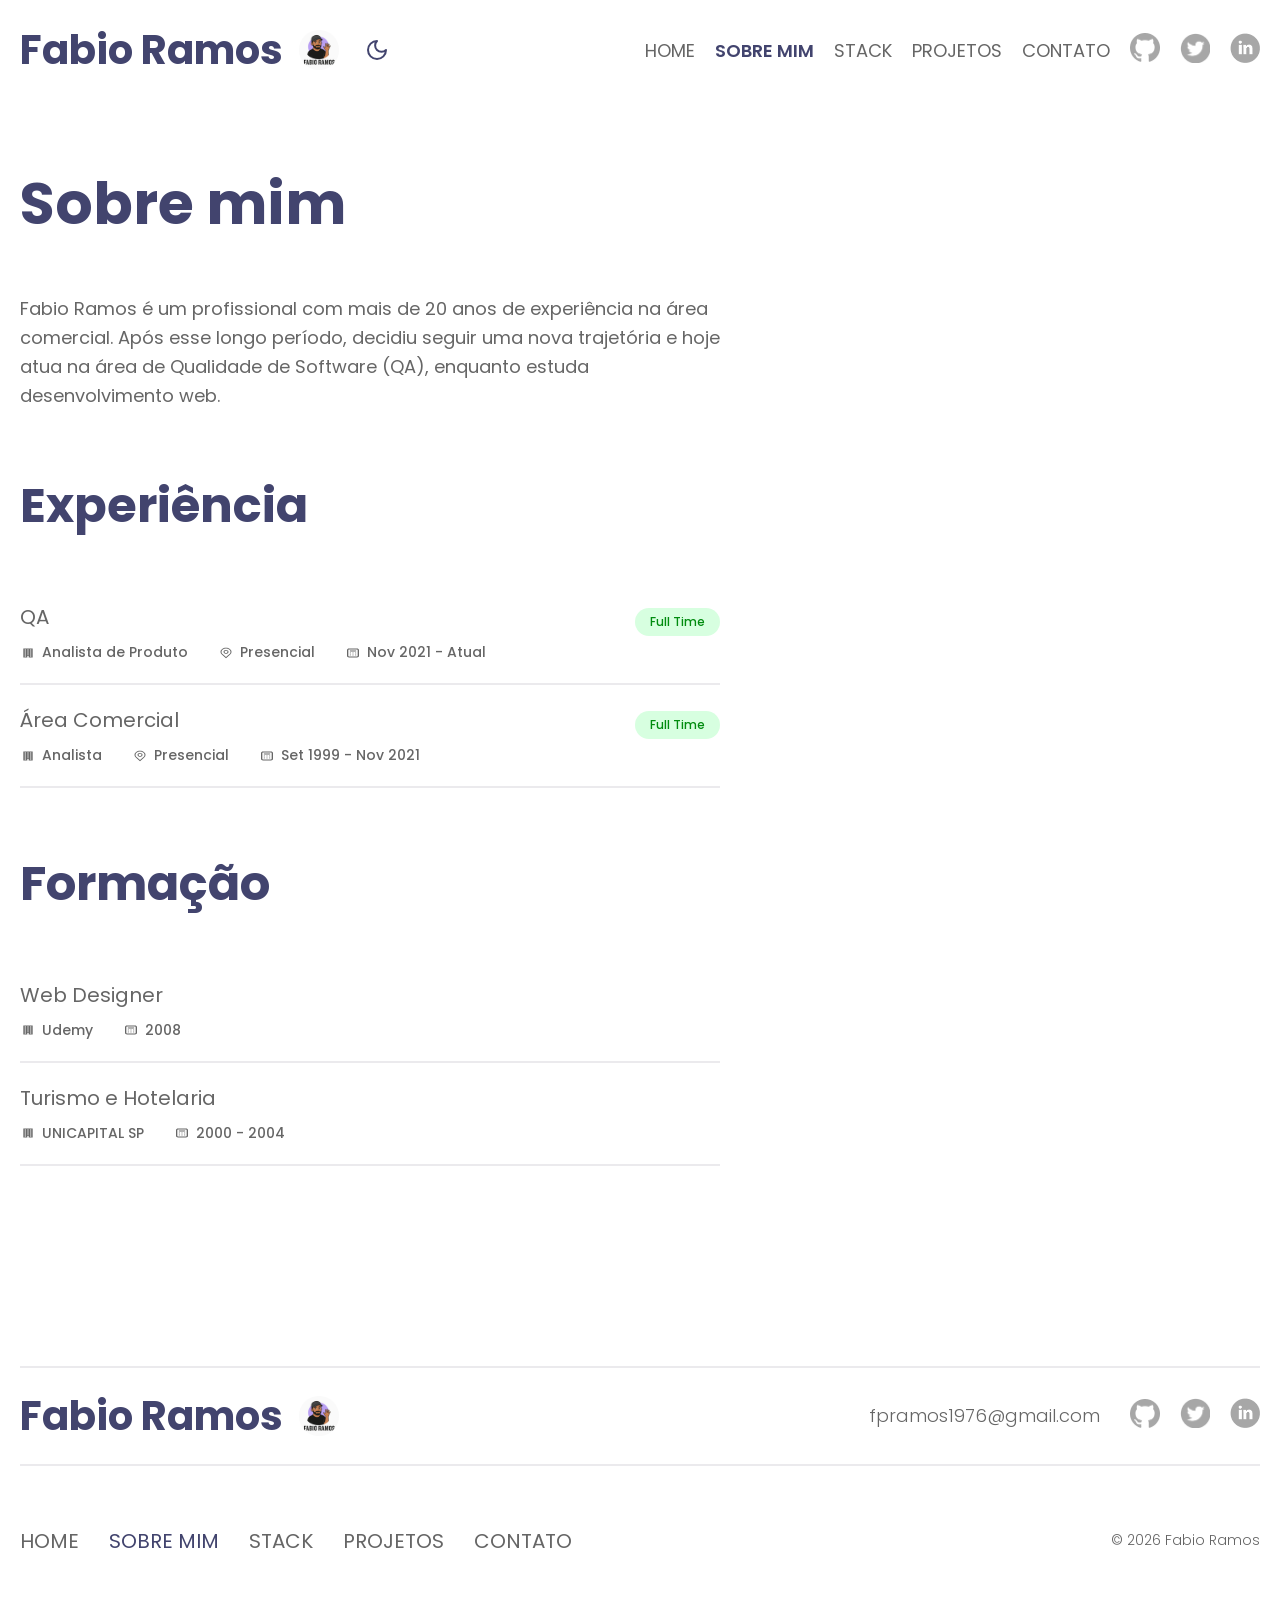
==== commit 112b193c: "Corrige HTML, deixa o site responsivo e melhora o tema escuro - Corrige HTML inválido (links aninhad" ====
--- a/about.html
+++ b/about.html
@@ -1,331 +1,169 @@
 <!DOCTYPE html>
-<html lang="pt" data-theme="light">
+<html lang="pt-BR" data-theme="light">
   <head>
-    <title>Portifolio Fabio Ramos</title>
     <meta charset="UTF-8" />
+    <meta name="viewport" content="width=device-width, initial-scale=1.0" />
+    <title>Sobre mim | Fabio Ramos</title>
+    <meta name="description" content="Experiência profissional e formação de Fabio Ramos." />
+    <meta property="og:title" content="Sobre mim | Fabio Ramos" />
+    <meta property="og:description" content="Experiência profissional e formação de Fabio Ramos." />
+    <meta property="og:image" content="assets/images/avatar-fabio.jpg" />
+    <link rel="icon" type="image/png" href="assets/images/favicon.png" />
     <link rel="preconnect" href="https://fonts.googleapis.com" />
     <link rel="preconnect" href="https://fonts.gstatic.com" crossorigin />
     <link
-      href="https://fonts.googleapis.com/css2?family=Poppins:ital,wght@0,100;0,200;0,300;0,400;0,500;0,600;0,700;0,800;0,900;1,100;1,200;1,300;1,400;1,500;1,600;1,700;1,800;1,900&display=swap"
+      href="https://fonts.googleapis.com/css2?family=Poppins:wght@300;400;500;600;700&display=swap"
       rel="stylesheet"
     />
     <link rel="stylesheet" href="css/main.css" />
-    <link rel="icon" type="image/png" href="/assets/images/Fabio-Ramos-Cartoon-Logo.svg">
+    <!-- Carregado no head para aplicar o tema antes da página ser desenhada -->
+    <script src="assets/main.js"></script>
   </head>
   <body class="about-page">
+    <a class="skipLink" href="#conteudo">Pular para o conteúdo</a>
     <div class="container">
-    <header class="primaryHeadear">
-      <div class="columnLeft">
-        <h2>Fabio Ramos</h2>
-        <img src="/assets/images/Fabio Ramos Cartoon Logo.png" alt="Logo Fabio Ramos" 
-        width="40" 
-        height="40">
-        <button id="toggleDarkMode" onclick="toggleDarkMode()">
-          <svg xmlns="http://www.w3.org/2000/svg" 
-          width="24" 
-          height="24" 
-          viewBox="0 0 24 24" 
-          fill="none" 
-          stroke="currentColor" 
-          stroke-width="2" 
-          stroke-linecap="round" 
-          stroke-linejoin="round" 
-          class="lucide lucide-moon-icon lucide-moon"><path d="M20.985 12.486a9 9 0 1 1-9.473-9.472c.405-.022.617.46.402.803a6 6 0 0 0 8.268 8.268c.344-.215.825-.004.803.401"/>
-          </svg>
-        </button>
-      </div>
+      <header class="primaryHeader">
+        <div class="columnLeft">
+          <a class="brand" href="index.html">
+            <span>Fabio Ramos</span>
+            <img src="assets/images/logo-fabio.png" alt="" width="40" height="40" />
+          </a>
+          <button id="toggleDarkMode" type="button" aria-label="Alternar tema claro/escuro">
+            <svg xmlns="http://www.w3.org/2000/svg" width="24" height="24" viewBox="0 0 24 24" fill="none" stroke="currentColor" stroke-width="2" stroke-linecap="round" stroke-linejoin="round" aria-hidden="true"><path d="M12 3a6 6 0 0 0 9 9 9 9 0 1 1-9-9Z"/></svg>
+          </button>
+        </div>
 
-      <div class="columnRight">
-        <nav>
-          <ul>
-           <nav>
-              <ul>
-                <li>
-              <a href="index.html">HOME</a>
+        <nav class="columnRight" aria-label="Menu principal">
+          <ul class="menu">
+            <li><a href="index.html">HOME</a></li>
+            <li><a href="about.html" aria-current="page">SOBRE MIM</a></li>
+            <li><a href="stack.html">STACK</a></li>
+            <li><a href="project.html">PROJETOS</a></li>
+            <li><a href="contact.html">CONTATO</a></li>
+          </ul>
+          <ul class="socialList">
+            <li>
+              <a href="https://github.com/fpramos1976" target="_blank" rel="noopener noreferrer" aria-label="GitHub">
+                <img src="assets/images/icon-github.png" alt="" width="30" height="30" />
+              </a>
             </li>
             <li>
-              <a href="about.html">SOBRE MIM</a>
+              <a href="https://x.com/fpramos_76" target="_blank" rel="noopener noreferrer" aria-label="X (Twitter)">
+                <img src="assets/images/icon-twitter.png" alt="" width="30" height="30" />
+              </a>
             </li>
             <li>
-              <a href="stack.html">STACK</a>
+              <a href="https://www.linkedin.com/public-profile/settings?trk=d_flagship3_profile_self_view_public_profile" target="_blank" rel="noopener noreferrer" aria-label="LinkedIn">
+                <img src="assets/images/icon-linkedin.png" alt="" width="30" height="30" />
+              </a>
             </li>
-            <li>
-              <a href="project.html">PROJETO</a>
-            </li>
-            <li>
-              <a href="contact.html">CONTATO</a>
-            </li>
-            <li>
-              <a href="https://github.com/fpramos1976" target="_blank">
-              <img 
-              src="/assets/images/icon-github.png" 
-              alt="GitHub" 
-              width="30" 
-              height="30">
-            </li>
-              </a>
-            <li>
-              <a href="https://x.com/fpramos_76?s=21" target="_blank">
-              <img 
-              src="/assets/images/icon-twitter.png" 
-              alt="icon-twitter" 
-              width="30" 
-              height="30"><a href="/assets/images/icon-twitter.png">
-              </li>
-              </a>
-            <li>
-              <a href="https://www.linkedin.com/public-profile/settings?trk=d_flagship3_profile_self_view_public_profile" target="_blank">
-              <img 
-              src="/assets/images/icon-linkedin.png" 
-              alt="icon-twitter" 
-              width="30" 
-              height="30"><a href="/assets/images/icon-linkedin.png">
-              </li>
-              </a>
           </ul>
         </nav>
-      </div>
-    </header>
-  
-    <section class="sectionBanner">
-      <div class="columnLeft">
-        <h1> 💻💪🎾👨🏾‍💻
-        <span> Fabio Ramos </span> 
-      </h1>
-      </div>
-      <!--CONTEÚDO
-      <div class="columnRight">
-        <img src="/assets/images/Photo.jpg" alt="Fabio Avatar" width="349" height="349">
-      </div>-->
-     </section>
+      </header>
 
-     <section class="sectionAbout">
-      <header>
-        <h2>Sobre mim</h2>
-      </header>
-      <p>
-      Fabio Ramos é um profissional com mais de 20 anos de experiência na área comercial. Após esse longo período, decidiu seguir uma nova trajetória e hoje atua na área de programação, com conhecimentos em C#, HTML, CSS e JavaScript.
-      </p>
-    </section>
-    <section>
-          <header>
-            <!--CONTEÚDO-->
-            <h2>Experiência</h2>
-          </header>
+      <main id="conteudo">
+        <section class="sectionAbout">
+          <h1>Sobre mim</h1>
+          <p>
+            Fabio Ramos é um profissional com mais de 20 anos de experiência na área comercial.
+            Após esse longo período, decidiu seguir uma nova trajetória e hoje atua na área de
+            Qualidade de Software (QA), enquanto estuda desenvolvimento web.
+          </p>
+        </section>
+        <section>
+          <h2>Experiência</h2>
           <ul class="expList">
             <li class="expListItem">
               <div class="expFirstLine">
-                <div>
-                  <h3>Area Comercial</h3>
-                </div>
-                <div class="expBadge">Full Time</div>
+                <h3>QA</h3>
+                <span class="expBadge">Full Time</span>
               </div>
               <div class="expSecondLine">
-                <div>
-                  <svg width="16" height="12" viewBox="0 0 16 12" fill="none" xmlns="http://www.w3.org/2000/svg">
-                    <path d="M3.33331 1.5V10.5H7.33331V8.75H8.66665V10.5H12.6666V1.5H3.33331ZM4.66665 2.5H5.99998V3.5H4.66665V2.5ZM7.33331 2.5H8.66665V3.5H7.33331V2.5ZM9.99998 2.5H11.3333V3.5H9.99998V2.5ZM4.66665 4.5H5.99998V5.5H4.66665V4.5ZM7.33331 4.5H8.66665V5.5H7.33331V4.5ZM9.99998 4.5H11.3333V5.5H9.99998V4.5ZM4.66665 6.5H5.99998V7.5H4.66665V6.5ZM7.33331 6.5H8.66665V7.5H7.33331V6.5ZM9.99998 6.5H11.3333V7.5H9.99998V6.5ZM4.66665 8.5H5.99998V9.5H4.66665V8.5ZM9.99998 8.5H11.3333V9.5H9.99998V8.5Z" fill="#A7A7A7"></path>
-                  </svg>
-                  analista
-                </div>
-                <div>
-                  <svg width="16" height="12" viewBox="0 0 16 12" fill="none" xmlns="http://www.w3.org/2000/svg">
-                    <path d="M8 6.75C7.50555 6.75 7.0222 6.64003 6.61108 6.43401C6.19995 6.22798 5.87952 5.93514 5.6903 5.59253C5.50108 5.24992 5.45157 4.87292 5.54804 4.50921C5.6445 4.14549 5.8826 3.8114 6.23223 3.54918C6.58187 3.28695 7.02732 3.10838 7.51228 3.03603C7.99723 2.96368 8.4999 3.00081 8.95671 3.14273C9.41353 3.28464 9.80397 3.52496 10.0787 3.83331C10.3534 4.14165 10.5 4.50416 10.5 4.875C10.4992 5.3721 10.2356 5.84867 9.76689 6.20017C9.29822 6.55167 8.6628 6.74941 8 6.75ZM8 3.75C7.70333 3.75 7.41332 3.81598 7.16665 3.9396C6.91997 4.06321 6.72771 4.23892 6.61418 4.44448C6.50065 4.65005 6.47095 4.87625 6.52882 5.09448C6.5867 5.31271 6.72956 5.51316 6.93934 5.6705C7.14912 5.82783 7.41639 5.93498 7.70737 5.97838C7.99834 6.02179 8.29994 5.99951 8.57403 5.91437C8.84812 5.82922 9.08238 5.68502 9.24721 5.50002C9.41203 5.31501 9.5 5.09751 9.5 4.875C9.4996 4.57672 9.34144 4.29075 9.06022 4.07983C8.779 3.86892 8.3977 3.7503 8 3.75Z" fill="#A7A7A7"></path>
-                    <path d="M8.00001 11.25L3.78201 7.51912C3.7234 7.4631 3.66539 7.40673 3.60801 7.35C2.8875 6.63817 2.49826 5.76871 2.50001 4.875C2.50001 3.78098 3.07947 2.73177 4.11092 1.95818C5.14237 1.1846 6.54132 0.75 8.00001 0.75C9.4587 0.75 10.8576 1.1846 11.8891 1.95818C12.9205 2.73177 13.5 3.78098 13.5 4.875C13.5018 5.7683 13.1127 6.63737 12.3925 7.34888L12.392 7.35C12.392 7.35 12.242 7.49775 12.2195 7.51763L8.00001 11.25ZM4.40601 6.89813C4.40701 6.89813 4.52301 7.01362 4.54951 7.03837L8.00001 10.0905L11.455 7.03425C11.477 7.01362 11.594 6.89738 11.5945 6.897C12.1831 6.31542 12.5012 5.60514 12.5 4.875C12.5 3.97989 12.0259 3.12145 11.182 2.48851C10.3381 1.85558 9.19348 1.5 8.00001 1.5C6.80653 1.5 5.66194 1.85558 4.81803 2.48851C3.97411 3.12145 3.50001 3.97989 3.50001 4.875C3.49896 5.60559 3.81739 6.31628 4.40651 6.89813H4.40601Z" fill="#A7A7A7"></path>
-                  </svg>
-                  Presencial
-                </div>
-                <div>
-                  <svg width="16" height="12" viewBox="0 0 16 12" fill="none" xmlns="http://www.w3.org/2000/svg">
-                    <path d="M5.33329 6.5C5.15648 6.5 4.98691 6.44732 4.86189 6.35355C4.73686 6.25979 4.66663 6.13261 4.66663 6C4.66663 5.86739 4.73686 5.74021 4.86189 5.64645C4.98691 5.55268 5.15648 5.5 5.33329 5.5C5.5101 5.5 5.67967 5.55268 5.8047 5.64645C5.92972 5.74021 5.99996 5.86739 5.99996 6C5.99996 6.13261 5.92972 6.25979 5.8047 6.35355C5.67967 6.44732 5.5101 6.5 5.33329 6.5ZM5.33329 8.5C5.15648 8.5 4.98691 8.44732 4.86189 8.35355C4.73686 8.25979 4.66663 8.13261 4.66663 8C4.66663 7.86739 4.73686 7.74021 4.86189 7.64645C4.98691 7.55268 5.15648 7.5 5.33329 7.5C5.5101 7.5 5.67967 7.55268 5.8047 7.64645C5.92972 7.74021 5.99996 7.86739 5.99996 8C5.99996 8.13261 5.92972 8.25979 5.8047 8.35355C5.67967 8.44732 5.5101 8.5 5.33329 8.5ZM7.33329 8C7.33329 8.13261 7.40353 8.25979 7.52855 8.35355C7.65358 8.44732 7.82315 8.5 7.99996 8.5C8.17677 8.5 8.34634 8.44732 8.47136 8.35355C8.59639 8.25979 8.66663 8.13261 8.66663 8C8.66663 7.86739 8.59639 7.74021 8.47136 7.64645C8.34634 7.55268 8.17677 7.5 7.99996 7.5C7.82315 7.5 7.65358 7.55268 7.52855 7.64645C7.40353 7.74021 7.33329 7.86739 7.33329 8ZM10.6666 8.5C10.4898 8.5 10.3202 8.44732 10.1952 8.35355C10.0702 8.25979 9.99996 8.13261 9.99996 8C9.99996 7.86739 10.0702 7.74021 10.1952 7.64645C10.3202 7.55268 10.4898 7.5 10.6666 7.5C10.8434 7.5 11.013 7.55268 11.138 7.64645C11.2631 7.74021 11.3333 7.86739 11.3333 8C11.3333 8.13261 11.2631 8.25979 11.138 8.35355C11.013 8.44732 10.8434 8.5 10.6666 8.5ZM7.33329 6C7.33329 6.13261 7.40353 6.25979 7.52855 6.35355C7.65358 6.44732 7.82315 6.5 7.99996 6.5C8.17677 6.5 8.34634 6.44732 8.47136 6.35355C8.59639 6.25979 8.66663 6.13261 8.66663 6C8.66663 5.86739 8.59639 5.74021 8.47136 5.64645C8.34634 5.55268 8.17677 5.5 7.99996 5.5C7.82315 5.5 7.65358 5.55268 7.52855 5.64645C7.40353 5.74021 7.33329 5.86739 7.33329 6ZM10.6666 6.5C10.4898 6.5 10.3202 6.44732 10.1952 6.35355C10.0702 6.25979 9.99996 6.13261 9.99996 6C9.99996 5.86739 10.0702 5.74021 10.1952 5.64645C10.3202 5.55268 10.4898 5.5 10.6666 5.5C10.8434 5.5 11.013 5.55268 11.138 5.64645C11.2631 5.74021 11.3333 5.86739 11.3333 6C11.3333 6.13261 11.2631 6.25979 11.138 6.35355C11.013 6.44732 10.8434 6.5 10.6666 6.5ZM5.33329 3.5C5.15648 3.5 4.98691 3.55268 4.86189 3.64645C4.73686 3.74021 4.66663 3.86739 4.66663 4C4.66663 4.13261 4.73686 4.25979 4.86189 4.35355C4.98691 4.44732 5.15648 4.5 5.33329 4.5H10.6666C10.8434 4.5 11.013 4.44732 11.138 4.35355C11.2631 4.25979 11.3333 4.13261 11.3333 4C11.3333 3.86739 11.2631 3.74021 11.138 3.64645C11.013 3.55268 10.8434 3.5 10.6666 3.5H5.33329Z" fill="#A7A7A7"></path>
-                    <path fill-rule="evenodd" clip-rule="evenodd" d="M4 1.5C3.46957 1.5 2.96086 1.65804 2.58579 1.93934C2.21071 2.22064 2 2.60218 2 3V9C2 9.39782 2.21071 9.77936 2.58579 10.0607C2.96086 10.342 3.46957 10.5 4 10.5H12C12.5304 10.5 13.0391 10.342 13.4142 10.0607C13.7893 9.77936 14 9.39782 14 9V3C14 2.60218 13.7893 2.22064 13.4142 1.93934C13.0391 1.65804 12.5304 1.5 12 1.5H4ZM12 2.5H4C3.82319 2.5 3.65362 2.55268 3.5286 2.64645C3.40357 2.74021 3.33333 2.86739 3.33333 3V9C3.33333 9.13261 3.40357 9.25979 3.5286 9.35355C3.65362 9.44732 3.82319 9.5 4 9.5H12C12.1768 9.5 12.3464 9.44732 12.4714 9.35355C12.5964 9.25979 12.6667 9.13261 12.6667 9V3C12.6667 2.86739 12.5964 2.74021 12.4714 2.64645C12.3464 2.55268 12.1768 2.5 12 2.5Z" fill="#A7A7A7"></path>
-                  </svg>
-                  Sep 1999 - Nov 2021
-                </div>
+                <div><svg width="16" height="12" viewBox="0 0 16 12" fill="none" xmlns="http://www.w3.org/2000/svg" aria-hidden="true"><path d="M3.33331 1.5V10.5H7.33331V8.75H8.66665V10.5H12.6666V1.5H3.33331ZM4.66665 2.5H5.99998V3.5H4.66665V2.5ZM7.33331 2.5H8.66665V3.5H7.33331V2.5ZM9.99998 2.5H11.3333V3.5H9.99998V2.5ZM4.66665 4.5H5.99998V5.5H4.66665V4.5ZM7.33331 4.5H8.66665V5.5H7.33331V4.5ZM9.99998 4.5H11.3333V5.5H9.99998V4.5ZM4.66665 6.5H5.99998V7.5H4.66665V6.5ZM7.33331 6.5H8.66665V7.5H7.33331V6.5ZM9.99998 6.5H11.3333V7.5H9.99998V6.5ZM4.66665 8.5H5.99998V9.5H4.66665V8.5ZM9.99998 8.5H11.3333V9.5H9.99998V8.5Z" fill="currentColor"/></svg> Analista de Produto</div>
+                <div><svg width="16" height="12" viewBox="0 0 16 12" fill="none" xmlns="http://www.w3.org/2000/svg" aria-hidden="true"><path d="M8 6.75C7.50555 6.75 7.0222 6.64003 6.61108 6.43401C6.19995 6.22798 5.87952 5.93514 5.6903 5.59253C5.50108 5.24992 5.45157 4.87292 5.54804 4.50921C5.6445 4.14549 5.8826 3.8114 6.23223 3.54918C6.58187 3.28695 7.02732 3.10838 7.51228 3.03603C7.99723 2.96368 8.4999 3.00081 8.95671 3.14273C9.41353 3.28464 9.80397 3.52496 10.0787 3.83331C10.3534 4.14165 10.5 4.50416 10.5 4.875C10.4992 5.3721 10.2356 5.84867 9.76689 6.20017C9.29822 6.55167 8.6628 6.74941 8 6.75ZM8 3.75C7.70333 3.75 7.41332 3.81598 7.16665 3.9396C6.91997 4.06321 6.72771 4.23892 6.61418 4.44448C6.50065 4.65005 6.47095 4.87625 6.52882 5.09448C6.5867 5.31271 6.72956 5.51316 6.93934 5.6705C7.14912 5.82783 7.41639 5.93498 7.70737 5.97838C7.99834 6.02179 8.29994 5.99951 8.57403 5.91437C8.84812 5.82922 9.08238 5.68502 9.24721 5.50002C9.41203 5.31501 9.5 5.09751 9.5 4.875C9.4996 4.57672 9.34144 4.29075 9.06022 4.07983C8.779 3.86892 8.3977 3.7503 8 3.75Z" fill="currentColor"/><path d="M8.00001 11.25L3.78201 7.51912C3.7234 7.4631 3.66539 7.40673 3.60801 7.35C2.8875 6.63817 2.49826 5.76871 2.50001 4.875C2.50001 3.78098 3.07947 2.73177 4.11092 1.95818C5.14237 1.1846 6.54132 0.75 8.00001 0.75C9.4587 0.75 10.8576 1.1846 11.8891 1.95818C12.9205 2.73177 13.5 3.78098 13.5 4.875C13.5018 5.7683 13.1127 6.63737 12.3925 7.34888L12.392 7.35C12.392 7.35 12.242 7.49775 12.2195 7.51763L8.00001 11.25ZM4.40601 6.89813C4.40701 6.89813 4.52301 7.01362 4.54951 7.03837L8.00001 10.0905L11.455 7.03425C11.477 7.01362 11.594 6.89738 11.5945 6.897C12.1831 6.31542 12.5012 5.60514 12.5 4.875C12.5 3.97989 12.0259 3.12145 11.182 2.48851C10.3381 1.85558 9.19348 1.5 8.00001 1.5C6.80653 1.5 5.66194 1.85558 4.81803 2.48851C3.97411 3.12145 3.50001 3.97989 3.50001 4.875C3.49896 5.60559 3.81739 6.31628 4.40651 6.89813H4.40601Z" fill="currentColor"/></svg> Presencial</div>
+                <div><svg width="16" height="12" viewBox="0 0 16 12" fill="none" xmlns="http://www.w3.org/2000/svg" aria-hidden="true"><path d="M5.33329 6.5C5.15648 6.5 4.98691 6.44732 4.86189 6.35355C4.73686 6.25979 4.66663 6.13261 4.66663 6C4.66663 5.86739 4.73686 5.74021 4.86189 5.64645C4.98691 5.55268 5.15648 5.5 5.33329 5.5C5.5101 5.5 5.67967 5.55268 5.8047 5.64645C5.92972 5.74021 5.99996 5.86739 5.99996 6C5.99996 6.13261 5.92972 6.25979 5.8047 6.35355C5.67967 6.44732 5.5101 6.5 5.33329 6.5ZM5.33329 8.5C5.15648 8.5 4.98691 8.44732 4.86189 8.35355C4.73686 8.25979 4.66663 8.13261 4.66663 8C4.66663 7.86739 4.73686 7.74021 4.86189 7.64645C4.98691 7.55268 5.15648 7.5 5.33329 7.5C5.5101 7.5 5.67967 7.55268 5.8047 7.64645C5.92972 7.74021 5.99996 7.86739 5.99996 8C5.99996 8.13261 5.92972 8.25979 5.8047 8.35355C5.67967 8.44732 5.5101 8.5 5.33329 8.5ZM7.33329 8C7.33329 8.13261 7.40353 8.25979 7.52855 8.35355C7.65358 8.44732 7.82315 8.5 7.99996 8.5C8.17677 8.5 8.34634 8.44732 8.47136 8.35355C8.59639 8.25979 8.66663 8.13261 8.66663 8C8.66663 7.86739 8.59639 7.74021 8.47136 7.64645C8.34634 7.55268 8.17677 7.5 7.99996 7.5C7.82315 7.5 7.65358 7.55268 7.52855 7.64645C7.40353 7.74021 7.33329 7.86739 7.33329 8ZM10.6666 8.5C10.4898 8.5 10.3202 8.44732 10.1952 8.35355C10.0702 8.25979 9.99996 8.13261 9.99996 8C9.99996 7.86739 10.0702 7.74021 10.1952 7.64645C10.3202 7.55268 10.4898 7.5 10.6666 7.5C10.8434 7.5 11.013 7.55268 11.138 7.64645C11.2631 7.74021 11.3333 7.86739 11.3333 8C11.3333 8.13261 11.2631 8.25979 11.138 8.35355C11.013 8.44732 10.8434 8.5 10.6666 8.5ZM7.33329 6C7.33329 6.13261 7.40353 6.25979 7.52855 6.35355C7.65358 6.44732 7.82315 6.5 7.99996 6.5C8.17677 6.5 8.34634 6.44732 8.47136 6.35355C8.59639 6.25979 8.66663 6.13261 8.66663 6C8.66663 5.86739 8.59639 5.74021 8.47136 5.64645C8.34634 5.55268 8.17677 5.5 7.99996 5.5C7.82315 5.5 7.65358 5.55268 7.52855 5.64645C7.40353 5.74021 7.33329 5.86739 7.33329 6ZM10.6666 6.5C10.4898 6.5 10.3202 6.44732 10.1952 6.35355C10.0702 6.25979 9.99996 6.13261 9.99996 6C9.99996 5.86739 10.0702 5.74021 10.1952 5.64645C10.3202 5.55268 10.4898 5.5 10.6666 5.5C10.8434 5.5 11.013 5.55268 11.138 5.64645C11.2631 5.74021 11.3333 5.86739 11.3333 6C11.3333 6.13261 11.2631 6.25979 11.138 6.35355C11.013 6.44732 10.8434 6.5 10.6666 6.5ZM5.33329 3.5C5.15648 3.5 4.98691 3.55268 4.86189 3.64645C4.73686 3.74021 4.66663 3.86739 4.66663 4C4.66663 4.13261 4.73686 4.25979 4.86189 4.35355C4.98691 4.44732 5.15648 4.5 5.33329 4.5H10.6666C10.8434 4.5 11.013 4.44732 11.138 4.35355C11.2631 4.25979 11.3333 4.13261 11.3333 4C11.3333 3.86739 11.2631 3.74021 11.138 3.64645C11.013 3.55268 10.8434 3.5 10.6666 3.5H5.33329Z" fill="currentColor"/><path fill-rule="evenodd" clip-rule="evenodd" d="M4 1.5C3.46957 1.5 2.96086 1.65804 2.58579 1.93934C2.21071 2.22064 2 2.60218 2 3V9C2 9.39782 2.21071 9.77936 2.58579 10.0607C2.96086 10.342 3.46957 10.5 4 10.5H12C12.5304 10.5 13.0391 10.342 13.4142 10.0607C13.7893 9.77936 14 9.39782 14 9V3C14 2.60218 13.7893 2.22064 13.4142 1.93934C13.0391 1.65804 12.5304 1.5 12 1.5H4ZM12 2.5H4C3.82319 2.5 3.65362 2.55268 3.5286 2.64645C3.40357 2.74021 3.33333 2.86739 3.33333 3V9C3.33333 9.13261 3.40357 9.25979 3.5286 9.35355C3.65362 9.44732 3.82319 9.5 4 9.5H12C12.1768 9.5 12.3464 9.44732 12.4714 9.35355C12.5964 9.25979 12.6667 9.13261 12.6667 9V3C12.6667 2.86739 12.5964 2.74021 12.4714 2.64645C12.3464 2.55268 12.1768 2.5 12 2.5Z" fill="currentColor"/></svg> Nov 2021 - Atual</div>
               </div>
             </li>
             <li class="expListItem">
               <div class="expFirstLine">
-                <div>
-                  <h3>QA </h3>
-                </div>
-                <div class="expBadge">Full Time</div>
+                <h3>Área Comercial</h3>
+                <span class="expBadge">Full Time</span>
               </div>
               <div class="expSecondLine">
-                <div>
-                  <svg width="16" height="12" viewBox="0 0 16 12" fill="none" xmlns="http://www.w3.org/2000/svg">
-                  <path d="M3.33331 1.5V10.5H7.33331V8.75H8.66665V10.5H12.6666V1.5H3.33331ZM4.66665 2.5H5.99998V3.5H4.66665V2.5ZM7.33331 2.5H8.66665V3.5H7.33331V2.5ZM9.99998 2.5H11.3333V3.5H9.99998V2.5ZM4.66665 4.5H5.99998V5.5H4.66665V4.5ZM7.33331 4.5H8.66665V5.5H7.33331V4.5ZM9.99998 4.5H11.3333V5.5H9.99998V4.5ZM4.66665 6.5H5.99998V7.5H4.66665V6.5ZM7.33331 6.5H8.66665V7.5H7.33331V6.5ZM9.99998 6.5H11.3333V7.5H9.99998V6.5ZM4.66665 8.5H5.99998V9.5H4.66665V8.5ZM9.99998 8.5H11.3333V9.5H9.99998V8.5Z" fill="#A7A7A7"></path>
-                  </svg>
-                  Analista de Produto
-                </div>
-                <div>
-                  <svg width="16" height="12" viewBox="0 0 16 12" fill="none" xmlns="http://www.w3.org/2000/svg">
-                  <path d="M8 6.75C7.50555 6.75 7.0222 6.64003 6.61108 6.43401C6.19995 6.22798 5.87952 5.93514 5.6903 5.59253C5.50108 5.24992 5.45157 4.87292 5.54804 4.50921C5.6445 4.14549 5.8826 3.8114 6.23223 3.54918C6.58187 3.28695 7.02732 3.10838 7.51228 3.03603C7.99723 2.96368 8.4999 3.00081 8.95671 3.14273C9.41353 3.28464 9.80397 3.52496 10.0787 3.83331C10.3534 4.14165 10.5 4.50416 10.5 4.875C10.4992 5.3721 10.2356 5.84867 9.76689 6.20017C9.29822 6.55167 8.6628 6.74941 8 6.75ZM8 3.75C7.70333 3.75 7.41332 3.81598 7.16665 3.9396C6.91997 4.06321 6.72771 4.23892 6.61418 4.44448C6.50065 4.65005 6.47095 4.87625 6.52882 5.09448C6.5867 5.31271 6.72956 5.51316 6.93934 5.6705C7.14912 5.82783 7.41639 5.93498 7.70737 5.97838C7.99834 6.02179 8.29994 5.99951 8.57403 5.91437C8.84812 5.82922 9.08238 5.68502 9.24721 5.50002C9.41203 5.31501 9.5 5.09751 9.5 4.875C9.4996 4.57672 9.34144 4.29075 9.06022 4.07983C8.779 3.86892 8.3977 3.7503 8 3.75Z" fill="#A7A7A7"></path>
-                  <path d="M8.00001 11.25L3.78201 7.51912C3.7234 7.4631 3.66539 7.40673 3.60801 7.35C2.8875 6.63817 2.49826 5.76871 2.50001 4.875C2.50001 3.78098 3.07947 2.73177 4.11092 1.95818C5.14237 1.1846 6.54132 0.75 8.00001 0.75C9.4587 0.75 10.8576 1.1846 11.8891 1.95818C12.9205 2.73177 13.5 3.78098 13.5 4.875C13.5018 5.7683 13.1127 6.63737 12.3925 7.34888L12.392 7.35C12.392 7.35 12.242 7.49775 12.2195 7.51763L8.00001 11.25ZM4.40601 6.89813C4.40701 6.89813 4.52301 7.01362 4.54951 7.03837L8.00001 10.0905L11.455 7.03425C11.477 7.01362 11.594 6.89738 11.5945 6.897C12.1831 6.31542 12.5012 5.60514 12.5 4.875C12.5 3.97989 12.0259 3.12145 11.182 2.48851C10.3381 1.85558 9.19348 1.5 8.00001 1.5C6.80653 1.5 5.66194 1.85558 4.81803 2.48851C3.97411 3.12145 3.50001 3.97989 3.50001 4.875C3.49896 5.60559 3.81739 6.31628 4.40651 6.89813H4.40601Z" fill="#A7A7A7"></path>
-                  </svg>
-                  Presencial
-                </div>
-                <div>
-                  <svg width="16" height="12" viewBox="0 0 16 12" fill="none" xmlns="http://www.w3.org/2000/svg">
-                  <path d="M5.33329 6.5C5.15648 6.5 4.98691 6.44732 4.86189 6.35355C4.73686 6.25979 4.66663 6.13261 4.66663 6C4.66663 5.86739 4.73686 5.74021 4.86189 5.64645C4.98691 5.55268 5.15648 5.5 5.33329 5.5C5.5101 5.5 5.67967 5.55268 5.8047 5.64645C5.92972 5.74021 5.99996 5.86739 5.99996 6C5.99996 6.13261 5.92972 6.25979 5.8047 6.35355C5.67967 6.44732 5.5101 6.5 5.33329 6.5ZM5.33329 8.5C5.15648 8.5 4.98691 8.44732 4.86189 8.35355C4.73686 8.25979 4.66663 8.13261 4.66663 8C4.66663 7.86739 4.73686 7.74021 4.86189 7.64645C4.98691 7.55268 5.15648 7.5 5.33329 7.5C5.5101 7.5 5.67967 7.55268 5.8047 7.64645C5.92972 7.74021 5.99996 7.86739 5.99996 8C5.99996 8.13261 5.92972 8.25979 5.8047 8.35355C5.67967 8.44732 5.5101 8.5 5.33329 8.5ZM7.33329 8C7.33329 8.13261 7.40353 8.25979 7.52855 8.35355C7.65358 8.44732 7.82315 8.5 7.99996 8.5C8.17677 8.5 8.34634 8.44732 8.47136 8.35355C8.59639 8.25979 8.66663 8.13261 8.66663 8C8.66663 7.86739 8.59639 7.74021 8.47136 7.64645C8.34634 7.55268 8.17677 7.5 7.99996 7.5C7.82315 7.5 7.65358 7.55268 7.52855 7.64645C7.40353 7.74021 7.33329 7.86739 7.33329 8ZM10.6666 8.5C10.4898 8.5 10.3202 8.44732 10.1952 8.35355C10.0702 8.25979 9.99996 8.13261 9.99996 8C9.99996 7.86739 10.0702 7.74021 10.1952 7.64645C10.3202 7.55268 10.4898 7.5 10.6666 7.5C10.8434 7.5 11.013 7.55268 11.138 7.64645C11.2631 7.74021 11.3333 7.86739 11.3333 8C11.3333 8.13261 11.2631 8.25979 11.138 8.35355C11.013 8.44732 10.8434 8.5 10.6666 8.5ZM7.33329 6C7.33329 6.13261 7.40353 6.25979 7.52855 6.35355C7.65358 6.44732 7.82315 6.5 7.99996 6.5C8.17677 6.5 8.34634 6.44732 8.47136 6.35355C8.59639 6.25979 8.66663 6.13261 8.66663 6C8.66663 5.86739 8.59639 5.74021 8.47136 5.64645C8.34634 5.55268 8.17677 5.5 7.99996 5.5C7.82315 5.5 7.65358 5.55268 7.52855 5.64645C7.40353 5.74021 7.33329 5.86739 7.33329 6ZM10.6666 6.5C10.4898 6.5 10.3202 6.44732 10.1952 6.35355C10.0702 6.25979 9.99996 6.13261 9.99996 6C9.99996 5.86739 10.0702 5.74021 10.1952 5.64645C10.3202 5.55268 10.4898 5.5 10.6666 5.5C10.8434 5.5 11.013 5.55268 11.138 5.64645C11.2631 5.74021 11.3333 5.86739 11.3333 6C11.3333 6.13261 11.2631 6.25979 11.138 6.35355C11.013 6.44732 10.8434 6.5 10.6666 6.5ZM5.33329 3.5C5.15648 3.5 4.98691 3.55268 4.86189 3.64645C4.73686 3.74021 4.66663 3.86739 4.66663 4C4.66663 4.13261 4.73686 4.25979 4.86189 4.35355C4.98691 4.44732 5.15648 4.5 5.33329 4.5H10.6666C10.8434 4.5 11.013 4.44732 11.138 4.35355C11.2631 4.25979 11.3333 4.13261 11.3333 4C11.3333 3.86739 11.2631 3.74021 11.138 3.64645C11.013 3.55268 10.8434 3.5 10.6666 3.5H5.33329Z" fill="#A7A7A7"></path>
-                  <path fill-rule="evenodd" clip-rule="evenodd" d="M4 1.5C3.46957 1.5 2.96086 1.65804 2.58579 1.93934C2.21071 2.22064 2 2.60218 2 3V9C2 9.39782 2.21071 9.77936 2.58579 10.0607C2.96086 10.342 3.46957 10.5 4 10.5H12C12.5304 10.5 13.0391 10.342 13.4142 10.0607C13.7893 9.77936 14 9.39782 14 9V3C14 2.60218 13.7893 2.22064 13.4142 1.93934C13.0391 1.65804 12.5304 1.5 12 1.5H4ZM12 2.5H4C3.82319 2.5 3.65362 2.55268 3.5286 2.64645C3.40357 2.74021 3.33333 2.86739 3.33333 3V9C3.33333 9.13261 3.40357 9.25979 3.5286 9.35355C3.65362 9.44732 3.82319 9.5 4 9.5H12C12.1768 9.5 12.3464 9.44732 12.4714 9.35355C12.5964 9.25979 12.6667 9.13261 12.6667 9V3C12.6667 2.86739 12.5964 2.74021 12.4714 2.64645C12.3464 2.55268 12.1768 2.5 12 2.5Z" fill="#A7A7A7"></path>
-                  </svg>
-                  Nov 2021 Atual
-                </div>
+                <div><svg width="16" height="12" viewBox="0 0 16 12" fill="none" xmlns="http://www.w3.org/2000/svg" aria-hidden="true"><path d="M3.33331 1.5V10.5H7.33331V8.75H8.66665V10.5H12.6666V1.5H3.33331ZM4.66665 2.5H5.99998V3.5H4.66665V2.5ZM7.33331 2.5H8.66665V3.5H7.33331V2.5ZM9.99998 2.5H11.3333V3.5H9.99998V2.5ZM4.66665 4.5H5.99998V5.5H4.66665V4.5ZM7.33331 4.5H8.66665V5.5H7.33331V4.5ZM9.99998 4.5H11.3333V5.5H9.99998V4.5ZM4.66665 6.5H5.99998V7.5H4.66665V6.5ZM7.33331 6.5H8.66665V7.5H7.33331V6.5ZM9.99998 6.5H11.3333V7.5H9.99998V6.5ZM4.66665 8.5H5.99998V9.5H4.66665V8.5ZM9.99998 8.5H11.3333V9.5H9.99998V8.5Z" fill="currentColor"/></svg> Analista</div>
+                <div><svg width="16" height="12" viewBox="0 0 16 12" fill="none" xmlns="http://www.w3.org/2000/svg" aria-hidden="true"><path d="M8 6.75C7.50555 6.75 7.0222 6.64003 6.61108 6.43401C6.19995 6.22798 5.87952 5.93514 5.6903 5.59253C5.50108 5.24992 5.45157 4.87292 5.54804 4.50921C5.6445 4.14549 5.8826 3.8114 6.23223 3.54918C6.58187 3.28695 7.02732 3.10838 7.51228 3.03603C7.99723 2.96368 8.4999 3.00081 8.95671 3.14273C9.41353 3.28464 9.80397 3.52496 10.0787 3.83331C10.3534 4.14165 10.5 4.50416 10.5 4.875C10.4992 5.3721 10.2356 5.84867 9.76689 6.20017C9.29822 6.55167 8.6628 6.74941 8 6.75ZM8 3.75C7.70333 3.75 7.41332 3.81598 7.16665 3.9396C6.91997 4.06321 6.72771 4.23892 6.61418 4.44448C6.50065 4.65005 6.47095 4.87625 6.52882 5.09448C6.5867 5.31271 6.72956 5.51316 6.93934 5.6705C7.14912 5.82783 7.41639 5.93498 7.70737 5.97838C7.99834 6.02179 8.29994 5.99951 8.57403 5.91437C8.84812 5.82922 9.08238 5.68502 9.24721 5.50002C9.41203 5.31501 9.5 5.09751 9.5 4.875C9.4996 4.57672 9.34144 4.29075 9.06022 4.07983C8.779 3.86892 8.3977 3.7503 8 3.75Z" fill="currentColor"/><path d="M8.00001 11.25L3.78201 7.51912C3.7234 7.4631 3.66539 7.40673 3.60801 7.35C2.8875 6.63817 2.49826 5.76871 2.50001 4.875C2.50001 3.78098 3.07947 2.73177 4.11092 1.95818C5.14237 1.1846 6.54132 0.75 8.00001 0.75C9.4587 0.75 10.8576 1.1846 11.8891 1.95818C12.9205 2.73177 13.5 3.78098 13.5 4.875C13.5018 5.7683 13.1127 6.63737 12.3925 7.34888L12.392 7.35C12.392 7.35 12.242 7.49775 12.2195 7.51763L8.00001 11.25ZM4.40601 6.89813C4.40701 6.89813 4.52301 7.01362 4.54951 7.03837L8.00001 10.0905L11.455 7.03425C11.477 7.01362 11.594 6.89738 11.5945 6.897C12.1831 6.31542 12.5012 5.60514 12.5 4.875C12.5 3.97989 12.0259 3.12145 11.182 2.48851C10.3381 1.85558 9.19348 1.5 8.00001 1.5C6.80653 1.5 5.66194 1.85558 4.81803 2.48851C3.97411 3.12145 3.50001 3.97989 3.50001 4.875C3.49896 5.60559 3.81739 6.31628 4.40651 6.89813H4.40601Z" fill="currentColor"/></svg> Presencial</div>
+                <div><svg width="16" height="12" viewBox="0 0 16 12" fill="none" xmlns="http://www.w3.org/2000/svg" aria-hidden="true"><path d="M5.33329 6.5C5.15648 6.5 4.98691 6.44732 4.86189 6.35355C4.73686 6.25979 4.66663 6.13261 4.66663 6C4.66663 5.86739 4.73686 5.74021 4.86189 5.64645C4.98691 5.55268 5.15648 5.5 5.33329 5.5C5.5101 5.5 5.67967 5.55268 5.8047 5.64645C5.92972 5.74021 5.99996 5.86739 5.99996 6C5.99996 6.13261 5.92972 6.25979 5.8047 6.35355C5.67967 6.44732 5.5101 6.5 5.33329 6.5ZM5.33329 8.5C5.15648 8.5 4.98691 8.44732 4.86189 8.35355C4.73686 8.25979 4.66663 8.13261 4.66663 8C4.66663 7.86739 4.73686 7.74021 4.86189 7.64645C4.98691 7.55268 5.15648 7.5 5.33329 7.5C5.5101 7.5 5.67967 7.55268 5.8047 7.64645C5.92972 7.74021 5.99996 7.86739 5.99996 8C5.99996 8.13261 5.92972 8.25979 5.8047 8.35355C5.67967 8.44732 5.5101 8.5 5.33329 8.5ZM7.33329 8C7.33329 8.13261 7.40353 8.25979 7.52855 8.35355C7.65358 8.44732 7.82315 8.5 7.99996 8.5C8.17677 8.5 8.34634 8.44732 8.47136 8.35355C8.59639 8.25979 8.66663 8.13261 8.66663 8C8.66663 7.86739 8.59639 7.74021 8.47136 7.64645C8.34634 7.55268 8.17677 7.5 7.99996 7.5C7.82315 7.5 7.65358 7.55268 7.52855 7.64645C7.40353 7.74021 7.33329 7.86739 7.33329 8ZM10.6666 8.5C10.4898 8.5 10.3202 8.44732 10.1952 8.35355C10.0702 8.25979 9.99996 8.13261 9.99996 8C9.99996 7.86739 10.0702 7.74021 10.1952 7.64645C10.3202 7.55268 10.4898 7.5 10.6666 7.5C10.8434 7.5 11.013 7.55268 11.138 7.64645C11.2631 7.74021 11.3333 7.86739 11.3333 8C11.3333 8.13261 11.2631 8.25979 11.138 8.35355C11.013 8.44732 10.8434 8.5 10.6666 8.5ZM7.33329 6C7.33329 6.13261 7.40353 6.25979 7.52855 6.35355C7.65358 6.44732 7.82315 6.5 7.99996 6.5C8.17677 6.5 8.34634 6.44732 8.47136 6.35355C8.59639 6.25979 8.66663 6.13261 8.66663 6C8.66663 5.86739 8.59639 5.74021 8.47136 5.64645C8.34634 5.55268 8.17677 5.5 7.99996 5.5C7.82315 5.5 7.65358 5.55268 7.52855 5.64645C7.40353 5.74021 7.33329 5.86739 7.33329 6ZM10.6666 6.5C10.4898 6.5 10.3202 6.44732 10.1952 6.35355C10.0702 6.25979 9.99996 6.13261 9.99996 6C9.99996 5.86739 10.0702 5.74021 10.1952 5.64645C10.3202 5.55268 10.4898 5.5 10.6666 5.5C10.8434 5.5 11.013 5.55268 11.138 5.64645C11.2631 5.74021 11.3333 5.86739 11.3333 6C11.3333 6.13261 11.2631 6.25979 11.138 6.35355C11.013 6.44732 10.8434 6.5 10.6666 6.5ZM5.33329 3.5C5.15648 3.5 4.98691 3.55268 4.86189 3.64645C4.73686 3.74021 4.66663 3.86739 4.66663 4C4.66663 4.13261 4.73686 4.25979 4.86189 4.35355C4.98691 4.44732 5.15648 4.5 5.33329 4.5H10.6666C10.8434 4.5 11.013 4.44732 11.138 4.35355C11.2631 4.25979 11.3333 4.13261 11.3333 4C11.3333 3.86739 11.2631 3.74021 11.138 3.64645C11.013 3.55268 10.8434 3.5 10.6666 3.5H5.33329Z" fill="currentColor"/><path fill-rule="evenodd" clip-rule="evenodd" d="M4 1.5C3.46957 1.5 2.96086 1.65804 2.58579 1.93934C2.21071 2.22064 2 2.60218 2 3V9C2 9.39782 2.21071 9.77936 2.58579 10.0607C2.96086 10.342 3.46957 10.5 4 10.5H12C12.5304 10.5 13.0391 10.342 13.4142 10.0607C13.7893 9.77936 14 9.39782 14 9V3C14 2.60218 13.7893 2.22064 13.4142 1.93934C13.0391 1.65804 12.5304 1.5 12 1.5H4ZM12 2.5H4C3.82319 2.5 3.65362 2.55268 3.5286 2.64645C3.40357 2.74021 3.33333 2.86739 3.33333 3V9C3.33333 9.13261 3.40357 9.25979 3.5286 9.35355C3.65362 9.44732 3.82319 9.5 4 9.5H12C12.1768 9.5 12.3464 9.44732 12.4714 9.35355C12.5964 9.25979 12.6667 9.13261 12.6667 9V3C12.6667 2.86739 12.5964 2.74021 12.4714 2.64645C12.3464 2.55268 12.1768 2.5 12 2.5Z" fill="currentColor"/></svg> Set 1999 - Nov 2021</div>
+              </div>
+            </li>
+          </ul>
+        </section>
+        <section>
+          <h2>Formação</h2>
+          <ul class="expList">
+            <li class="expListItem">
+              <div class="expFirstLine">
+                <h3>Web Designer</h3>
+              </div>
+              <div class="expSecondLine">
+                <div><svg width="16" height="12" viewBox="0 0 16 12" fill="none" xmlns="http://www.w3.org/2000/svg" aria-hidden="true"><path d="M3.33331 1.5V10.5H7.33331V8.75H8.66665V10.5H12.6666V1.5H3.33331ZM4.66665 2.5H5.99998V3.5H4.66665V2.5ZM7.33331 2.5H8.66665V3.5H7.33331V2.5ZM9.99998 2.5H11.3333V3.5H9.99998V2.5ZM4.66665 4.5H5.99998V5.5H4.66665V4.5ZM7.33331 4.5H8.66665V5.5H7.33331V4.5ZM9.99998 4.5H11.3333V5.5H9.99998V4.5ZM4.66665 6.5H5.99998V7.5H4.66665V6.5ZM7.33331 6.5H8.66665V7.5H7.33331V6.5ZM9.99998 6.5H11.3333V7.5H9.99998V6.5ZM4.66665 8.5H5.99998V9.5H4.66665V8.5ZM9.99998 8.5H11.3333V9.5H9.99998V8.5Z" fill="currentColor"/></svg> Udemy</div>
+                <div><svg width="16" height="12" viewBox="0 0 16 12" fill="none" xmlns="http://www.w3.org/2000/svg" aria-hidden="true"><path d="M5.33329 6.5C5.15648 6.5 4.98691 6.44732 4.86189 6.35355C4.73686 6.25979 4.66663 6.13261 4.66663 6C4.66663 5.86739 4.73686 5.74021 4.86189 5.64645C4.98691 5.55268 5.15648 5.5 5.33329 5.5C5.5101 5.5 5.67967 5.55268 5.8047 5.64645C5.92972 5.74021 5.99996 5.86739 5.99996 6C5.99996 6.13261 5.92972 6.25979 5.8047 6.35355C5.67967 6.44732 5.5101 6.5 5.33329 6.5ZM5.33329 8.5C5.15648 8.5 4.98691 8.44732 4.86189 8.35355C4.73686 8.25979 4.66663 8.13261 4.66663 8C4.66663 7.86739 4.73686 7.74021 4.86189 7.64645C4.98691 7.55268 5.15648 7.5 5.33329 7.5C5.5101 7.5 5.67967 7.55268 5.8047 7.64645C5.92972 7.74021 5.99996 7.86739 5.99996 8C5.99996 8.13261 5.92972 8.25979 5.8047 8.35355C5.67967 8.44732 5.5101 8.5 5.33329 8.5ZM7.33329 8C7.33329 8.13261 7.40353 8.25979 7.52855 8.35355C7.65358 8.44732 7.82315 8.5 7.99996 8.5C8.17677 8.5 8.34634 8.44732 8.47136 8.35355C8.59639 8.25979 8.66663 8.13261 8.66663 8C8.66663 7.86739 8.59639 7.74021 8.47136 7.64645C8.34634 7.55268 8.17677 7.5 7.99996 7.5C7.82315 7.5 7.65358 7.55268 7.52855 7.64645C7.40353 7.74021 7.33329 7.86739 7.33329 8ZM10.6666 8.5C10.4898 8.5 10.3202 8.44732 10.1952 8.35355C10.0702 8.25979 9.99996 8.13261 9.99996 8C9.99996 7.86739 10.0702 7.74021 10.1952 7.64645C10.3202 7.55268 10.4898 7.5 10.6666 7.5C10.8434 7.5 11.013 7.55268 11.138 7.64645C11.2631 7.74021 11.3333 7.86739 11.3333 8C11.3333 8.13261 11.2631 8.25979 11.138 8.35355C11.013 8.44732 10.8434 8.5 10.6666 8.5ZM7.33329 6C7.33329 6.13261 7.40353 6.25979 7.52855 6.35355C7.65358 6.44732 7.82315 6.5 7.99996 6.5C8.17677 6.5 8.34634 6.44732 8.47136 6.35355C8.59639 6.25979 8.66663 6.13261 8.66663 6C8.66663 5.86739 8.59639 5.74021 8.47136 5.64645C8.34634 5.55268 8.17677 5.5 7.99996 5.5C7.82315 5.5 7.65358 5.55268 7.52855 5.64645C7.40353 5.74021 7.33329 5.86739 7.33329 6ZM10.6666 6.5C10.4898 6.5 10.3202 6.44732 10.1952 6.35355C10.0702 6.25979 9.99996 6.13261 9.99996 6C9.99996 5.86739 10.0702 5.74021 10.1952 5.64645C10.3202 5.55268 10.4898 5.5 10.6666 5.5C10.8434 5.5 11.013 5.55268 11.138 5.64645C11.2631 5.74021 11.3333 5.86739 11.3333 6C11.3333 6.13261 11.2631 6.25979 11.138 6.35355C11.013 6.44732 10.8434 6.5 10.6666 6.5ZM5.33329 3.5C5.15648 3.5 4.98691 3.55268 4.86189 3.64645C4.73686 3.74021 4.66663 3.86739 4.66663 4C4.66663 4.13261 4.73686 4.25979 4.86189 4.35355C4.98691 4.44732 5.15648 4.5 5.33329 4.5H10.6666C10.8434 4.5 11.013 4.44732 11.138 4.35355C11.2631 4.25979 11.3333 4.13261 11.3333 4C11.3333 3.86739 11.2631 3.74021 11.138 3.64645C11.013 3.55268 10.8434 3.5 10.6666 3.5H5.33329Z" fill="currentColor"/><path fill-rule="evenodd" clip-rule="evenodd" d="M4 1.5C3.46957 1.5 2.96086 1.65804 2.58579 1.93934C2.21071 2.22064 2 2.60218 2 3V9C2 9.39782 2.21071 9.77936 2.58579 10.0607C2.96086 10.342 3.46957 10.5 4 10.5H12C12.5304 10.5 13.0391 10.342 13.4142 10.0607C13.7893 9.77936 14 9.39782 14 9V3C14 2.60218 13.7893 2.22064 13.4142 1.93934C13.0391 1.65804 12.5304 1.5 12 1.5H4ZM12 2.5H4C3.82319 2.5 3.65362 2.55268 3.5286 2.64645C3.40357 2.74021 3.33333 2.86739 3.33333 3V9C3.33333 9.13261 3.40357 9.25979 3.5286 9.35355C3.65362 9.44732 3.82319 9.5 4 9.5H12C12.1768 9.5 12.3464 9.44732 12.4714 9.35355C12.5964 9.25979 12.6667 9.13261 12.6667 9V3C12.6667 2.86739 12.5964 2.74021 12.4714 2.64645C12.3464 2.55268 12.1768 2.5 12 2.5Z" fill="currentColor"/></svg> 2008</div>
               </div>
             </li>
             <li class="expListItem">
               <div class="expFirstLine">
-                <div>
-                  <h3>XXXXXXX XXXXXXX</h3>
-                </div>
-                <div class="expBadge">Full Time</div>
+                <h3>Turismo e Hotelaria</h3>
               </div>
               <div class="expSecondLine">
-                <div>
-                  <svg width="16" height="12" viewBox="0 0 16 12" fill="none" xmlns="http://www.w3.org/2000/svg">
-                  <path d="M3.33331 1.5V10.5H7.33331V8.75H8.66665V10.5H12.6666V1.5H3.33331ZM4.66665 2.5H5.99998V3.5H4.66665V2.5ZM7.33331 2.5H8.66665V3.5H7.33331V2.5ZM9.99998 2.5H11.3333V3.5H9.99998V2.5ZM4.66665 4.5H5.99998V5.5H4.66665V4.5ZM7.33331 4.5H8.66665V5.5H7.33331V4.5ZM9.99998 4.5H11.3333V5.5H9.99998V4.5ZM4.66665 6.5H5.99998V7.5H4.66665V6.5ZM7.33331 6.5H8.66665V7.5H7.33331V6.5ZM9.99998 6.5H11.3333V7.5H9.99998V6.5ZM4.66665 8.5H5.99998V9.5H4.66665V8.5ZM9.99998 8.5H11.3333V9.5H9.99998V8.5Z" fill="#A7A7A7"></path>
-                  </svg>
-                  XXXXXX
-                </div>
-                <div>
-                  <svg width="16" height="12" viewBox="0 0 16 12" fill="none" xmlns="http://www.w3.org/2000/svg">
-                    <path d="M8 6.75C7.50555 6.75 7.0222 6.64003 6.61108 6.43401C6.19995 6.22798 5.87952 5.93514 5.6903 5.59253C5.50108 5.24992 5.45157 4.87292 5.54804 4.50921C5.6445 4.14549 5.8826 3.8114 6.23223 3.54918C6.58187 3.28695 7.02732 3.10838 7.51228 3.03603C7.99723 2.96368 8.4999 3.00081 8.95671 3.14273C9.41353 3.28464 9.80397 3.52496 10.0787 3.83331C10.3534 4.14165 10.5 4.50416 10.5 4.875C10.4992 5.3721 10.2356 5.84867 9.76689 6.20017C9.29822 6.55167 8.6628 6.74941 8 6.75ZM8 3.75C7.70333 3.75 7.41332 3.81598 7.16665 3.9396C6.91997 4.06321 6.72771 4.23892 6.61418 4.44448C6.50065 4.65005 6.47095 4.87625 6.52882 5.09448C6.5867 5.31271 6.72956 5.51316 6.93934 5.6705C7.14912 5.82783 7.41639 5.93498 7.70737 5.97838C7.99834 6.02179 8.29994 5.99951 8.57403 5.91437C8.84812 5.82922 9.08238 5.68502 9.24721 5.50002C9.41203 5.31501 9.5 5.09751 9.5 4.875C9.4996 4.57672 9.34144 4.29075 9.06022 4.07983C8.779 3.86892 8.3977 3.7503 8 3.75Z" fill="#A7A7A7"></path>
-                    <path d="M8.00001 11.25L3.78201 7.51912C3.7234 7.4631 3.66539 7.40673 3.60801 7.35C2.8875 6.63817 2.49826 5.76871 2.50001 4.875C2.50001 3.78098 3.07947 2.73177 4.11092 1.95818C5.14237 1.1846 6.54132 0.75 8.00001 0.75C9.4587 0.75 10.8576 1.1846 11.8891 1.95818C12.9205 2.73177 13.5 3.78098 13.5 4.875C13.5018 5.7683 13.1127 6.63737 12.3925 7.34888L12.392 7.35C12.392 7.35 12.242 7.49775 12.2195 7.51763L8.00001 11.25ZM4.40601 6.89813C4.40701 6.89813 4.52301 7.01362 4.54951 7.03837L8.00001 10.0905L11.455 7.03425C11.477 7.01362 11.594 6.89738 11.5945 6.897C12.1831 6.31542 12.5012 5.60514 12.5 4.875C12.5 3.97989 12.0259 3.12145 11.182 2.48851C10.3381 1.85558 9.19348 1.5 8.00001 1.5C6.80653 1.5 5.66194 1.85558 4.81803 2.48851C3.97411 3.12145 3.50001 3.97989 3.50001 4.875C3.49896 5.60559 3.81739 6.31628 4.40651 6.89813H4.40601Z" fill="#A7A7A7"></path>
-                  </svg>
-                  XXXXXXX
-                </div>
-                <div>
-                  <svg width="16" height="12" viewBox="0 0 16 12" fill="none" xmlns="http://www.w3.org/2000/svg">
-                    <path d="M5.33329 6.5C5.15648 6.5 4.98691 6.44732 4.86189 6.35355C4.73686 6.25979 4.66663 6.13261 4.66663 6C4.66663 5.86739 4.73686 5.74021 4.86189 5.64645C4.98691 5.55268 5.15648 5.5 5.33329 5.5C5.5101 5.5 5.67967 5.55268 5.8047 5.64645C5.92972 5.74021 5.99996 5.86739 5.99996 6C5.99996 6.13261 5.92972 6.25979 5.8047 6.35355C5.67967 6.44732 5.5101 6.5 5.33329 6.5ZM5.33329 8.5C5.15648 8.5 4.98691 8.44732 4.86189 8.35355C4.73686 8.25979 4.66663 8.13261 4.66663 8C4.66663 7.86739 4.73686 7.74021 4.86189 7.64645C4.98691 7.55268 5.15648 7.5 5.33329 7.5C5.5101 7.5 5.67967 7.55268 5.8047 7.64645C5.92972 7.74021 5.99996 7.86739 5.99996 8C5.99996 8.13261 5.92972 8.25979 5.8047 8.35355C5.67967 8.44732 5.5101 8.5 5.33329 8.5ZM7.33329 8C7.33329 8.13261 7.40353 8.25979 7.52855 8.35355C7.65358 8.44732 7.82315 8.5 7.99996 8.5C8.17677 8.5 8.34634 8.44732 8.47136 8.35355C8.59639 8.25979 8.66663 8.13261 8.66663 8C8.66663 7.86739 8.59639 7.74021 8.47136 7.64645C8.34634 7.55268 8.17677 7.5 7.99996 7.5C7.82315 7.5 7.65358 7.55268 7.52855 7.64645C7.40353 7.74021 7.33329 7.86739 7.33329 8ZM10.6666 8.5C10.4898 8.5 10.3202 8.44732 10.1952 8.35355C10.0702 8.25979 9.99996 8.13261 9.99996 8C9.99996 7.86739 10.0702 7.74021 10.1952 7.64645C10.3202 7.55268 10.4898 7.5 10.6666 7.5C10.8434 7.5 11.013 7.55268 11.138 7.64645C11.2631 7.74021 11.3333 7.86739 11.3333 8C11.3333 8.13261 11.2631 8.25979 11.138 8.35355C11.013 8.44732 10.8434 8.5 10.6666 8.5ZM7.33329 6C7.33329 6.13261 7.40353 6.25979 7.52855 6.35355C7.65358 6.44732 7.82315 6.5 7.99996 6.5C8.17677 6.5 8.34634 6.44732 8.47136 6.35355C8.59639 6.25979 8.66663 6.13261 8.66663 6C8.66663 5.86739 8.59639 5.74021 8.47136 5.64645C8.34634 5.55268 8.17677 5.5 7.99996 5.5C7.82315 5.5 7.65358 5.55268 7.52855 5.64645C7.40353 5.74021 7.33329 5.86739 7.33329 6ZM10.6666 6.5C10.4898 6.5 10.3202 6.44732 10.1952 6.35355C10.0702 6.25979 9.99996 6.13261 9.99996 6C9.99996 5.86739 10.0702 5.74021 10.1952 5.64645C10.3202 5.55268 10.4898 5.5 10.6666 5.5C10.8434 5.5 11.013 5.55268 11.138 5.64645C11.2631 5.74021 11.3333 5.86739 11.3333 6C11.3333 6.13261 11.2631 6.25979 11.138 6.35355C11.013 6.44732 10.8434 6.5 10.6666 6.5ZM5.33329 3.5C5.15648 3.5 4.98691 3.55268 4.86189 3.64645C4.73686 3.74021 4.66663 3.86739 4.66663 4C4.66663 4.13261 4.73686 4.25979 4.86189 4.35355C4.98691 4.44732 5.15648 4.5 5.33329 4.5H10.6666C10.8434 4.5 11.013 4.44732 11.138 4.35355C11.2631 4.25979 11.3333 4.13261 11.3333 4C11.3333 3.86739 11.2631 3.74021 11.138 3.64645C11.013 3.55268 10.8434 3.5 10.6666 3.5H5.33329Z" fill="#A7A7A7"></path>
-                    <path fill-rule="evenodd" clip-rule="evenodd" d="M4 1.5C3.46957 1.5 2.96086 1.65804 2.58579 1.93934C2.21071 2.22064 2 2.60218 2 3V9C2 9.39782 2.21071 9.77936 2.58579 10.0607C2.96086 10.342 3.46957 10.5 4 10.5H12C12.5304 10.5 13.0391 10.342 13.4142 10.0607C13.7893 9.77936 14 9.39782 14 9V3C14 2.60218 13.7893 2.22064 13.4142 1.93934C13.0391 1.65804 12.5304 1.5 12 1.5H4ZM12 2.5H4C3.82319 2.5 3.65362 2.55268 3.5286 2.64645C3.40357 2.74021 3.33333 2.86739 3.33333 3V9C3.33333 9.13261 3.40357 9.25979 3.5286 9.35355C3.65362 9.44732 3.82319 9.5 4 9.5H12C12.1768 9.5 12.3464 9.44732 12.4714 9.35355C12.5964 9.25979 12.6667 9.13261 12.6667 9V3C12.6667 2.86739 12.5964 2.74021 12.4714 2.64645C12.3464 2.55268 12.1768 2.5 12 2.5Z" fill="#A7A7A7"></path>
-                  </svg>
-                  XXX XXXX - XXX XXXX
-                </div>
+                <div><svg width="16" height="12" viewBox="0 0 16 12" fill="none" xmlns="http://www.w3.org/2000/svg" aria-hidden="true"><path d="M3.33331 1.5V10.5H7.33331V8.75H8.66665V10.5H12.6666V1.5H3.33331ZM4.66665 2.5H5.99998V3.5H4.66665V2.5ZM7.33331 2.5H8.66665V3.5H7.33331V2.5ZM9.99998 2.5H11.3333V3.5H9.99998V2.5ZM4.66665 4.5H5.99998V5.5H4.66665V4.5ZM7.33331 4.5H8.66665V5.5H7.33331V4.5ZM9.99998 4.5H11.3333V5.5H9.99998V4.5ZM4.66665 6.5H5.99998V7.5H4.66665V6.5ZM7.33331 6.5H8.66665V7.5H7.33331V6.5ZM9.99998 6.5H11.3333V7.5H9.99998V6.5ZM4.66665 8.5H5.99998V9.5H4.66665V8.5ZM9.99998 8.5H11.3333V9.5H9.99998V8.5Z" fill="currentColor"/></svg> UNICAPITAL SP</div>
+                <div><svg width="16" height="12" viewBox="0 0 16 12" fill="none" xmlns="http://www.w3.org/2000/svg" aria-hidden="true"><path d="M5.33329 6.5C5.15648 6.5 4.98691 6.44732 4.86189 6.35355C4.73686 6.25979 4.66663 6.13261 4.66663 6C4.66663 5.86739 4.73686 5.74021 4.86189 5.64645C4.98691 5.55268 5.15648 5.5 5.33329 5.5C5.5101 5.5 5.67967 5.55268 5.8047 5.64645C5.92972 5.74021 5.99996 5.86739 5.99996 6C5.99996 6.13261 5.92972 6.25979 5.8047 6.35355C5.67967 6.44732 5.5101 6.5 5.33329 6.5ZM5.33329 8.5C5.15648 8.5 4.98691 8.44732 4.86189 8.35355C4.73686 8.25979 4.66663 8.13261 4.66663 8C4.66663 7.86739 4.73686 7.74021 4.86189 7.64645C4.98691 7.55268 5.15648 7.5 5.33329 7.5C5.5101 7.5 5.67967 7.55268 5.8047 7.64645C5.92972 7.74021 5.99996 7.86739 5.99996 8C5.99996 8.13261 5.92972 8.25979 5.8047 8.35355C5.67967 8.44732 5.5101 8.5 5.33329 8.5ZM7.33329 8C7.33329 8.13261 7.40353 8.25979 7.52855 8.35355C7.65358 8.44732 7.82315 8.5 7.99996 8.5C8.17677 8.5 8.34634 8.44732 8.47136 8.35355C8.59639 8.25979 8.66663 8.13261 8.66663 8C8.66663 7.86739 8.59639 7.74021 8.47136 7.64645C8.34634 7.55268 8.17677 7.5 7.99996 7.5C7.82315 7.5 7.65358 7.55268 7.52855 7.64645C7.40353 7.74021 7.33329 7.86739 7.33329 8ZM10.6666 8.5C10.4898 8.5 10.3202 8.44732 10.1952 8.35355C10.0702 8.25979 9.99996 8.13261 9.99996 8C9.99996 7.86739 10.0702 7.74021 10.1952 7.64645C10.3202 7.55268 10.4898 7.5 10.6666 7.5C10.8434 7.5 11.013 7.55268 11.138 7.64645C11.2631 7.74021 11.3333 7.86739 11.3333 8C11.3333 8.13261 11.2631 8.25979 11.138 8.35355C11.013 8.44732 10.8434 8.5 10.6666 8.5ZM7.33329 6C7.33329 6.13261 7.40353 6.25979 7.52855 6.35355C7.65358 6.44732 7.82315 6.5 7.99996 6.5C8.17677 6.5 8.34634 6.44732 8.47136 6.35355C8.59639 6.25979 8.66663 6.13261 8.66663 6C8.66663 5.86739 8.59639 5.74021 8.47136 5.64645C8.34634 5.55268 8.17677 5.5 7.99996 5.5C7.82315 5.5 7.65358 5.55268 7.52855 5.64645C7.40353 5.74021 7.33329 5.86739 7.33329 6ZM10.6666 6.5C10.4898 6.5 10.3202 6.44732 10.1952 6.35355C10.0702 6.25979 9.99996 6.13261 9.99996 6C9.99996 5.86739 10.0702 5.74021 10.1952 5.64645C10.3202 5.55268 10.4898 5.5 10.6666 5.5C10.8434 5.5 11.013 5.55268 11.138 5.64645C11.2631 5.74021 11.3333 5.86739 11.3333 6C11.3333 6.13261 11.2631 6.25979 11.138 6.35355C11.013 6.44732 10.8434 6.5 10.6666 6.5ZM5.33329 3.5C5.15648 3.5 4.98691 3.55268 4.86189 3.64645C4.73686 3.74021 4.66663 3.86739 4.66663 4C4.66663 4.13261 4.73686 4.25979 4.86189 4.35355C4.98691 4.44732 5.15648 4.5 5.33329 4.5H10.6666C10.8434 4.5 11.013 4.44732 11.138 4.35355C11.2631 4.25979 11.3333 4.13261 11.3333 4C11.3333 3.86739 11.2631 3.74021 11.138 3.64645C11.013 3.55268 10.8434 3.5 10.6666 3.5H5.33329Z" fill="currentColor"/><path fill-rule="evenodd" clip-rule="evenodd" d="M4 1.5C3.46957 1.5 2.96086 1.65804 2.58579 1.93934C2.21071 2.22064 2 2.60218 2 3V9C2 9.39782 2.21071 9.77936 2.58579 10.0607C2.96086 10.342 3.46957 10.5 4 10.5H12C12.5304 10.5 13.0391 10.342 13.4142 10.0607C13.7893 9.77936 14 9.39782 14 9V3C14 2.60218 13.7893 2.22064 13.4142 1.93934C13.0391 1.65804 12.5304 1.5 12 1.5H4ZM12 2.5H4C3.82319 2.5 3.65362 2.55268 3.5286 2.64645C3.40357 2.74021 3.33333 2.86739 3.33333 3V9C3.33333 9.13261 3.40357 9.25979 3.5286 9.35355C3.65362 9.44732 3.82319 9.5 4 9.5H12C12.1768 9.5 12.3464 9.44732 12.4714 9.35355C12.5964 9.25979 12.6667 9.13261 12.6667 9V3C12.6667 2.86739 12.5964 2.74021 12.4714 2.64645C12.3464 2.55268 12.1768 2.5 12 2.5Z" fill="currentColor"/></svg> 2000 - 2004</div>
               </div>
             </li>
           </ul>
         </section>
+      </main>
 
-        <section class="sectionFormation">
-          <header>
-            <h2>Formação</h2>
-          </header>
-          <ul class="expList">
-            <li class="expListItem">
-              <div class="expFirstLine">
-                <div>
-                  <h3>Turimo e Hotelaria</h3>
-                </div>
-              </div>
-              <div class="expSecondLine">
-                <div>
-                  <svg width="16" height="12" viewBox="0 0 16 12" fill="none" xmlns="http://www.w3.org/2000/svg">
-                    <path d="M3.33331 1.5V10.5H7.33331V8.75H8.66665V10.5H12.6666V1.5H3.33331ZM4.66665 2.5H5.99998V3.5H4.66665V2.5ZM7.33331 2.5H8.66665V3.5H7.33331V2.5ZM9.99998 2.5H11.3333V3.5H9.99998V2.5ZM4.66665 4.5H5.99998V5.5H4.66665V4.5ZM7.33331 4.5H8.66665V5.5H7.33331V4.5ZM9.99998 4.5H11.3333V5.5H9.99998V4.5ZM4.66665 6.5H5.99998V7.5H4.66665V6.5ZM7.33331 6.5H8.66665V7.5H7.33331V6.5ZM9.99998 6.5H11.3333V7.5H9.99998V6.5ZM4.66665 8.5H5.99998V9.5H4.66665V8.5ZM9.99998 8.5H11.3333V9.5H9.99998V8.5Z" fill="#A7A7A7"></path>
-                  </svg>
-                  UNICAPITAL SP 
-                </div>
-                <div>
-                  <svg width="16" height="12" viewBox="0 0 16 12" fill="none" xmlns="http://www.w3.org/2000/svg">
-                    <path d="M5.33329 6.5C5.15648 6.5 4.98691 6.44732 4.86189 6.35355C4.73686 6.25979 4.66663 6.13261 4.66663 6C4.66663 5.86739 4.73686 5.74021 4.86189 5.64645C4.98691 5.55268 5.15648 5.5 5.33329 5.5C5.5101 5.5 5.67967 5.55268 5.8047 5.64645C5.92972 5.74021 5.99996 5.86739 5.99996 6C5.99996 6.13261 5.92972 6.25979 5.8047 6.35355C5.67967 6.44732 5.5101 6.5 5.33329 6.5ZM5.33329 8.5C5.15648 8.5 4.98691 8.44732 4.86189 8.35355C4.73686 8.25979 4.66663 8.13261 4.66663 8C4.66663 7.86739 4.73686 7.74021 4.86189 7.64645C4.98691 7.55268 5.15648 7.5 5.33329 7.5C5.5101 7.5 5.67967 7.55268 5.8047 7.64645C5.92972 7.74021 5.99996 7.86739 5.99996 8C5.99996 8.13261 5.92972 8.25979 5.8047 8.35355C5.67967 8.44732 5.5101 8.5 5.33329 8.5ZM7.33329 8C7.33329 8.13261 7.40353 8.25979 7.52855 8.35355C7.65358 8.44732 7.82315 8.5 7.99996 8.5C8.17677 8.5 8.34634 8.44732 8.47136 8.35355C8.59639 8.25979 8.66663 8.13261 8.66663 8C8.66663 7.86739 8.59639 7.74021 8.47136 7.64645C8.34634 7.55268 8.17677 7.5 7.99996 7.5C7.82315 7.5 7.65358 7.55268 7.52855 7.64645C7.40353 7.74021 7.33329 7.86739 7.33329 8ZM10.6666 8.5C10.4898 8.5 10.3202 8.44732 10.1952 8.35355C10.0702 8.25979 9.99996 8.13261 9.99996 8C9.99996 7.86739 10.0702 7.74021 10.1952 7.64645C10.3202 7.55268 10.4898 7.5 10.6666 7.5C10.8434 7.5 11.013 7.55268 11.138 7.64645C11.2631 7.74021 11.3333 7.86739 11.3333 8C11.3333 8.13261 11.2631 8.25979 11.138 8.35355C11.013 8.44732 10.8434 8.5 10.6666 8.5ZM7.33329 6C7.33329 6.13261 7.40353 6.25979 7.52855 6.35355C7.65358 6.44732 7.82315 6.5 7.99996 6.5C8.17677 6.5 8.34634 6.44732 8.47136 6.35355C8.59639 6.25979 8.66663 6.13261 8.66663 6C8.66663 5.86739 8.59639 5.74021 8.47136 5.64645C8.34634 5.55268 8.17677 5.5 7.99996 5.5C7.82315 5.5 7.65358 5.55268 7.52855 5.64645C7.40353 5.74021 7.33329 5.86739 7.33329 6ZM10.6666 6.5C10.4898 6.5 10.3202 6.44732 10.1952 6.35355C10.0702 6.25979 9.99996 6.13261 9.99996 6C9.99996 5.86739 10.0702 5.74021 10.1952 5.64645C10.3202 5.55268 10.4898 5.5 10.6666 5.5C10.8434 5.5 11.013 5.55268 11.138 5.64645C11.2631 5.74021 11.3333 5.86739 11.3333 6C11.3333 6.13261 11.2631 6.25979 11.138 6.35355C11.013 6.44732 10.8434 6.5 10.6666 6.5ZM5.33329 3.5C5.15648 3.5 4.98691 3.55268 4.86189 3.64645C4.73686 3.74021 4.66663 3.86739 4.66663 4C4.66663 4.13261 4.73686 4.25979 4.86189 4.35355C4.98691 4.44732 5.15648 4.5 5.33329 4.5H10.6666C10.8434 4.5 11.013 4.44732 11.138 4.35355C11.2631 4.25979 11.3333 4.13261 11.3333 4C11.3333 3.86739 11.2631 3.74021 11.138 3.64645C11.013 3.55268 10.8434 3.5 10.6666 3.5H5.33329Z" fill="#A7A7A7"></path>
-                    <path fill-rule="evenodd" clip-rule="evenodd" d="M4 1.5C3.46957 1.5 2.96086 1.65804 2.58579 1.93934C2.21071 2.22064 2 2.60218 2 3V9C2 9.39782 2.21071 9.77936 2.58579 10.0607C2.96086 10.342 3.46957 10.5 4 10.5H12C12.5304 10.5 13.0391 10.342 13.4142 10.0607C13.7893 9.77936 14 9.39782 14 9V3C14 2.60218 13.7893 2.22064 13.4142 1.93934C13.0391 1.65804 12.5304 1.5 12 1.5H4ZM12 2.5H4C3.82319 2.5 3.65362 2.55268 3.5286 2.64645C3.40357 2.74021 3.33333 2.86739 3.33333 3V9C3.33333 9.13261 3.40357 9.25979 3.5286 9.35355C3.65362 9.44732 3.82319 9.5 4 9.5H12C12.1768 9.5 12.3464 9.44732 12.4714 9.35355C12.5964 9.25979 12.6667 9.13261 12.6667 9V3C12.6667 2.86739 12.5964 2.74021 12.4714 2.64645C12.3464 2.55268 12.1768 2.5 12 2.5Z" fill="#A7A7A7"></path>
-                  </svg>
-                  2000-2004
-                </div>
-              </div>
-            </li>
-            <ul class="expList">
-            <li class="expListItem">
-              <div class="expFirstLine">
-                <div>
-                  <h3>Web Designer</h3>
-                </div>
-              </div>
-              <div class="expSecondLine">
-                <div>
-                  <svg width="16" height="12" viewBox="0 0 16 12" fill="none" xmlns="http://www.w3.org/2000/svg">
-                    <path d="M3.33331 1.5V10.5H7.33331V8.75H8.66665V10.5H12.6666V1.5H3.33331ZM4.66665 2.5H5.99998V3.5H4.66665V2.5ZM7.33331 2.5H8.66665V3.5H7.33331V2.5ZM9.99998 2.5H11.3333V3.5H9.99998V2.5ZM4.66665 4.5H5.99998V5.5H4.66665V4.5ZM7.33331 4.5H8.66665V5.5H7.33331V4.5ZM9.99998 4.5H11.3333V5.5H9.99998V4.5ZM4.66665 6.5H5.99998V7.5H4.66665V6.5ZM7.33331 6.5H8.66665V7.5H7.33331V6.5ZM9.99998 6.5H11.3333V7.5H9.99998V6.5ZM4.66665 8.5H5.99998V9.5H4.66665V8.5ZM9.99998 8.5H11.3333V9.5H9.99998V8.5Z" fill="#A7A7A7"></path>
-                  </svg>
-                  UDEMY
-                </div>
-                <div>
-                  <svg width="16" height="12" viewBox="0 0 16 12" fill="none" xmlns="http://www.w3.org/2000/svg">
-                    <path d="M5.33329 6.5C5.15648 6.5 4.98691 6.44732 4.86189 6.35355C4.73686 6.25979 4.66663 6.13261 4.66663 6C4.66663 5.86739 4.73686 5.74021 4.86189 5.64645C4.98691 5.55268 5.15648 5.5 5.33329 5.5C5.5101 5.5 5.67967 5.55268 5.8047 5.64645C5.92972 5.74021 5.99996 5.86739 5.99996 6C5.99996 6.13261 5.92972 6.25979 5.8047 6.35355C5.67967 6.44732 5.5101 6.5 5.33329 6.5ZM5.33329 8.5C5.15648 8.5 4.98691 8.44732 4.86189 8.35355C4.73686 8.25979 4.66663 8.13261 4.66663 8C4.66663 7.86739 4.73686 7.74021 4.86189 7.64645C4.98691 7.55268 5.15648 7.5 5.33329 7.5C5.5101 7.5 5.67967 7.55268 5.8047 7.64645C5.92972 7.74021 5.99996 7.86739 5.99996 8C5.99996 8.13261 5.92972 8.25979 5.8047 8.35355C5.67967 8.44732 5.5101 8.5 5.33329 8.5ZM7.33329 8C7.33329 8.13261 7.40353 8.25979 7.52855 8.35355C7.65358 8.44732 7.82315 8.5 7.99996 8.5C8.17677 8.5 8.34634 8.44732 8.47136 8.35355C8.59639 8.25979 8.66663 8.13261 8.66663 8C8.66663 7.86739 8.59639 7.74021 8.47136 7.64645C8.34634 7.55268 8.17677 7.5 7.99996 7.5C7.82315 7.5 7.65358 7.55268 7.52855 7.64645C7.40353 7.74021 7.33329 7.86739 7.33329 8ZM10.6666 8.5C10.4898 8.5 10.3202 8.44732 10.1952 8.35355C10.0702 8.25979 9.99996 8.13261 9.99996 8C9.99996 7.86739 10.0702 7.74021 10.1952 7.64645C10.3202 7.55268 10.4898 7.5 10.6666 7.5C10.8434 7.5 11.013 7.55268 11.138 7.64645C11.2631 7.74021 11.3333 7.86739 11.3333 8C11.3333 8.13261 11.2631 8.25979 11.138 8.35355C11.013 8.44732 10.8434 8.5 10.6666 8.5ZM7.33329 6C7.33329 6.13261 7.40353 6.25979 7.52855 6.35355C7.65358 6.44732 7.82315 6.5 7.99996 6.5C8.17677 6.5 8.34634 6.44732 8.47136 6.35355C8.59639 6.25979 8.66663 6.13261 8.66663 6C8.66663 5.86739 8.59639 5.74021 8.47136 5.64645C8.34634 5.55268 8.17677 5.5 7.99996 5.5C7.82315 5.5 7.65358 5.55268 7.52855 5.64645C7.40353 5.74021 7.33329 5.86739 7.33329 6ZM10.6666 6.5C10.4898 6.5 10.3202 6.44732 10.1952 6.35355C10.0702 6.25979 9.99996 6.13261 9.99996 6C9.99996 5.86739 10.0702 5.74021 10.1952 5.64645C10.3202 5.55268 10.4898 5.5 10.6666 5.5C10.8434 5.5 11.013 5.55268 11.138 5.64645C11.2631 5.74021 11.3333 5.86739 11.3333 6C11.3333 6.13261 11.2631 6.25979 11.138 6.35355C11.013 6.44732 10.8434 6.5 10.6666 6.5ZM5.33329 3.5C5.15648 3.5 4.98691 3.55268 4.86189 3.64645C4.73686 3.74021 4.66663 3.86739 4.66663 4C4.66663 4.13261 4.73686 4.25979 4.86189 4.35355C4.98691 4.44732 5.15648 4.5 5.33329 4.5H10.6666C10.8434 4.5 11.013 4.44732 11.138 4.35355C11.2631 4.25979 11.3333 4.13261 11.3333 4C11.3333 3.86739 11.2631 3.74021 11.138 3.64645C11.013 3.55268 10.8434 3.5 10.6666 3.5H5.33329Z" fill="#A7A7A7"></path>
-                    <path fill-rule="evenodd" clip-rule="evenodd" d="M4 1.5C3.46957 1.5 2.96086 1.65804 2.58579 1.93934C2.21071 2.22064 2 2.60218 2 3V9C2 9.39782 2.21071 9.77936 2.58579 10.0607C2.96086 10.342 3.46957 10.5 4 10.5H12C12.5304 10.5 13.0391 10.342 13.4142 10.0607C13.7893 9.77936 14 9.39782 14 9V3C14 2.60218 13.7893 2.22064 13.4142 1.93934C13.0391 1.65804 12.5304 1.5 12 1.5H4ZM12 2.5H4C3.82319 2.5 3.65362 2.55268 3.5286 2.64645C3.40357 2.74021 3.33333 2.86739 3.33333 3V9C3.33333 9.13261 3.40357 9.25979 3.5286 9.35355C3.65362 9.44732 3.82319 9.5 4 9.5H12C12.1768 9.5 12.3464 9.44732 12.4714 9.35355C12.5964 9.25979 12.6667 9.13261 12.6667 9V3C12.6667 2.86739 12.5964 2.74021 12.4714 2.64645C12.3464 2.55268 12.1768 2.5 12 2.5Z" fill="#A7A7A7"></path>
-                  </svg>
-                  2008
-                </div>
-              </div>
-            </li>
       <footer class="footerWrapper">
-      <div class="mainFooter">
-      <div class="mainFooterColumn left">
-        <h2>Fabio Ramos</h2>
-        <img src="/assets/images/Fabio Ramos Cartoon Logo.png" alt="avatar cartoon Fabio" width="40" height="40">
-      </div>
-      <div class="mainFooterColumn right">
-      <div>
-        <a href="mailto:fpramos1976@gmail.com">fpramos1976@gmail.com</a>
-      </div>
-      <div>
-        <ul>
-          <li>
-            <a href="https://github.com/fpramos1976" target="_blank">
-            <img
-            src="assets/images/icon-github.png"
-            alt="icon github"
-            width="30"
-            height="30"/>
+        <div class="mainFooter">
+          <div class="mainFooterColumn left">
+            <a class="brand" href="index.html">
+              <span>Fabio Ramos</span>
+              <img src="assets/images/logo-fabio.png" alt="" width="40" height="40" />
             </a>
-          </li>
-          <li>
-            <a href="https://x.com/fpramos_76?s=21" target="_blank">
-            <img
-            src="assets/images/icon-twitter.png"
-            alt="icon twitter"
-            width="30"
-            height="30"
-            />
-            </a>
+          </div>
+          <div class="mainFooterColumn right">
+            <a href="mailto:fpramos1976@gmail.com">fpramos1976@gmail.com</a>
+            <ul class="socialList">
+            <li>
+              <a href="https://github.com/fpramos1976" target="_blank" rel="noopener noreferrer" aria-label="GitHub">
+                <img src="assets/images/icon-github.png" alt="" width="30" height="30" />
+              </a>
             </li>
             <li>
-            <a
-            href="https://www.linkedin.com/public-profile/settings?trk=d_flagship3_profile_self_view_public_profile"
-            target="_blank">
-            <img
-            src="assets/images/icon-linkedin.png"
-            alt="icon linkedin"
-            width="30"
-            height="30"/>
-            </a>
-            </li>
-            </ul>
-            </div>
-            </div>
-        </div>
-          <div class="miniFooter">
-            <nav>
-              <ul>
-                <li>
-              <a href="index.html">HOME</a>
+              <a href="https://x.com/fpramos_76" target="_blank" rel="noopener noreferrer" aria-label="X (Twitter)">
+                <img src="assets/images/icon-twitter.png" alt="" width="30" height="30" />
+              </a>
             </li>
             <li>
-              <a href="about.html">SOBRE MIM</a>
+              <a href="https://www.linkedin.com/public-profile/settings?trk=d_flagship3_profile_self_view_public_profile" target="_blank" rel="noopener noreferrer" aria-label="LinkedIn">
+                <img src="assets/images/icon-linkedin.png" alt="" width="30" height="30" />
+              </a>
             </li>
-            <li>
-              <a href="stack.html">STACK</a>
-            </li>
-            <li>
-              <a href="project.html">PROJETO</a>
-            </li>
-            <li>
-              <a href="contact.html">CONTATO</a>
-            </li>
-              </ul>
-            </nav>
+          </ul>
           </div>
-        </footer>
-      <script src="assets/main.js"></script>
-    </main>
+        </div>
+        <div class="miniFooter">
+          <nav aria-label="Menu do rodapé">
+            <ul>
+              <li><a href="index.html">HOME</a></li>
+              <li><a href="about.html" aria-current="page">SOBRE MIM</a></li>
+              <li><a href="stack.html">STACK</a></li>
+              <li><a href="project.html">PROJETOS</a></li>
+              <li><a href="contact.html">CONTATO</a></li>
+            </ul>
+          </nav>
+          <small>&copy; <span id="currentYear">2025</span> Fabio Ramos</small>
+        </div>
+      </footer>
     </div>
   </body>
 </html>
--- a/css/main.css
+++ b/css/main.css
@@ -4,389 +4,538 @@
 */
 @import url("_variables.css");
 
-html{
-    font-size: 62.5%;
-    font-family: "Poppins", sans-serif;
-}
-body{
-    background: var(--background);
-    color: #fff; 
+*,
+*::before,
+*::after {
+  box-sizing: border-box;
+}
+html {
+  font-size: 62.5%;
+  font-family: "Poppins", sans-serif;
+  scroll-behavior: smooth;
+}
+body {
+  margin: 0;
+  background: var(--background);
+  color: var(--colorText);
+  transition: background-color 0.3s ease, color 0.3s ease;
+}
+img {
+  max-width: 100%;
+  height: auto;
+}
+a {
+  color: var(--colorAnchor);
+}
+a:focus-visible,
+button:focus-visible {
+  outline: 3px solid #13b0f5;
+  outline-offset: 3px;
+  border-radius: 4px;
+}
+.skipLink {
+  position: absolute;
+  left: -9999px;
+  top: 10px;
+  z-index: 10;
+  padding: 10px 16px;
+  font-size: 1.6rem;
+  background: var(--backgroundProjectBox);
+}
+.skipLink:focus {
+  left: 10px;
 }
 /*
 * TIPOGRAFIA
 */
-h1, h2{
-    font-weight: var(--fontWeightBold);
-}
-h1{
-    color: var(--colorH1);
-    font-size: 5.8rem;
-}
-h2{
-    color: var(--colorH2);
-    font-size: 4.8rem;
-}
-h3{
-    color: var(--colorH3);
-    font-weight: var(--fontWeightRegular);
-    font-size: 3.2rem;
-}
-h4{
-    color: var(--colorH4);
-    font-weight: var(--fontWeightMedium);
-    font-size: 2.8rem;
-}
-p{
-    color: var(--colorP);
-    font-weight:var(--fontWeightMedium);
-    font-size: 1.8rem; 
-}
-small{
-    color: var(--colorP);
-    font-weight: var(--fontWeightLight);
-    font-size: 1.4rem ;
-}
-strong{
-    color: var(--colorP);
-    font-weight: var(--fontWeightRegular);
-    font-size: 1.6rem ;
-}
-section{
-    margin: 200px 0;
-}
-.primaryHeadear{
-    display: flex;
-    justify-content: space-between;
-    align-items: center;
-}
-.primaryHeadear .columnLeft{
-    width: 40%;
-    display: flex;
-    justify-content: flex-start;
-    align-items: center;
-    gap: 20px;
-}
-.primaryHeadear .columnLeft button{
-    background-color: transparent;
-    border: none;
-    cursor: pointer;
-}
-.primaryHeadear .columnLeft button svg{
-    stroke: var(--colorText);
-}
-.primaryHeadear .columnRight{
-    width: 60%;
-}
-.primaryHeadear .columnLeft h2{
-    font-size: 4rem;
-    font-weight: var(--fontWeightBold);
-}
-.primaryHeadear .columnRight nav ul{
-    color: var(--colorH2);
-    display: flex;
-    justify-content: flex-end;
-    align-items: center;
-    gap: 20px;
-}
-.primaryHeadear .columnRight nav ul il a{
-    font-size: 2rem;
-    color: var(--colorPrimaryMenu);
-    text-decoration: none;
-}
-.primaryHeadear .columnRight nav ul{
-    list-style: none;
-}
-.container{
-    width: 1280px;
-    margin: 0 auto;
-}
-.container .columnLeft img{
-    border-radius: 100%;
+h1,
+h2 {
+  font-weight: var(--fontWeightBold);
+}
+h1 {
+  color: var(--colorH1);
+  font-size: 5.8rem;
+}
+h2 {
+  color: var(--colorH2);
+  font-size: 4.8rem;
+}
+h3 {
+  color: var(--colorH3);
+  font-weight: var(--fontWeightRegular);
+  font-size: 3.2rem;
+}
+h4 {
+  color: var(--colorH4);
+  font-weight: var(--fontWeightMedium);
+  font-size: 2.8rem;
+}
+p {
+  color: var(--colorP);
+  font-weight: var(--fontWeightRegular);
+  font-size: 1.8rem;
+  line-height: 1.6;
+}
+small {
+  color: var(--colorP);
+  font-weight: var(--fontWeightLight);
+  font-size: 1.4rem;
+}
+strong {
+  font-weight: var(--fontWeightMedium);
+}
+.subtitle {
+  color: var(--colorH3);
+  font-size: 3.2rem;
+  margin-top: 0;
+}
+.gradientText {
+  background: var(--primaryGradient);
+  background-clip: text;
+  -webkit-background-clip: text;
+  -webkit-text-fill-color: transparent;
+}
+section {
+  margin: 200px 0;
+}
+.container {
+  width: 100%;
+  max-width: 1280px;
+  margin: 0 auto;
+  padding: 0 20px;
+}
+/*
+* HEADER
+*/
+.primaryHeader {
+  display: flex;
+  justify-content: space-between;
+  align-items: center;
+  gap: 20px;
+  padding: 20px 0;
+}
+.primaryHeader .columnLeft {
+  display: flex;
+  align-items: center;
+  gap: 20px;
+}
+.brand {
+  display: inline-flex;
+  align-items: center;
+  gap: 16px;
+  color: var(--colorH2);
+  font-size: 4rem;
+  font-weight: var(--fontWeightBold);
+  text-decoration: none;
+}
+.brand img {
+  border-radius: 100%;
+}
+#toggleDarkMode {
+  display: inline-flex;
+  padding: 6px;
+  background-color: transparent;
+  border: none;
+  color: var(--colorText);
+  cursor: pointer;
+}
+.primaryHeader .columnRight {
+  display: flex;
+  justify-content: flex-end;
+  align-items: center;
+  flex-wrap: wrap;
+  gap: 20px;
+}
+.menu,
+.socialList {
+  display: flex;
+  align-items: center;
+  flex-wrap: wrap;
+  gap: 20px;
+  margin: 0;
+  padding: 0;
+  list-style: none;
+}
+.menu a {
+  font-size: 1.8rem;
+  color: var(--colorPrimaryMenu);
+  text-decoration: none;
+  transition: color 0.2s ease;
+}
+.menu a:hover,
+.menu a[aria-current="page"] {
+  color: var(--colorH2);
+  font-weight: var(--fontWeightSemiBold);
+}
+.socialList a {
+  display: inline-flex;
+  transition: transform 0.2s ease;
+}
+.socialList a:hover {
+  transform: translateY(-3px);
+}
+html[data-theme="dark"] .socialList img {
+  filter: invert(1);
+}
+/*
+* BOTÕES
+*/
+.button {
+  display: inline-block;
+  padding: 12px 28px;
+  border-radius: 999px;
+  background: var(--primaryGradient);
+  color: var(--white);
+  font-size: 1.6rem;
+  font-weight: var(--fontWeightMedium);
+  text-decoration: none;
+  transition: opacity 0.2s ease;
+}
+.button:hover {
+  opacity: 0.85;
+}
+.buttonOutline {
+  background: transparent;
+  color: var(--colorH2);
+  border: 2px solid var(--colorBorder);
 }
 /*
 * SECTION BANNER
 */
-.sectionBanner{
-    display: flex;
-    justify-content: space-between;
-    align-items: center;
-    width: 1200px;
-    margin-left: auto;
-    margin-right: auto;
-}
-.sectionBanner .columnLeft h1{
-    font-size: 5.8rem;
-    line-height: 7rem;
-}
-.sectionBanner .columnLeft h1 span{
-    background: var(--primaryGradient);
-    background-clip: text;
-    -webkit-text-fill-color: transparent;
-}
-.sectionBanner .columnRight img{
-    width: calc(100% - 20px);
-    height: calc(100% - 20px);
-    border-radius: 100%;
-}
-.sectionBanner .columnRight{
-    position: relative;
-    border-radius: 100%;
-    overflow: hidden;
-    display: flex;
-    justify-content: center;
-    align-items: center;
-    width: 349px;
-    height: 349px;
-}
-.sectionBanner .columnRight::before{
-    content: "";
-    width: 100%;
-    height: 100%;
-    background: var(--primaryGradient);
-    left: 0;
-    right: 0;
-    position: absolute;
-    z-index: -1;
+.sectionBanner {
+  display: flex;
+  justify-content: space-between;
+  align-items: center;
+  gap: 40px;
+  max-width: 1200px;
+  margin-left: auto;
+  margin-right: auto;
+}
+.sectionBanner h1 {
+  margin: 0;
+  line-height: 1.2;
+}
+.bannerText {
+  margin: 24px 0;
+}
+.bannerActions {
+  display: flex;
+  flex-wrap: wrap;
+  gap: 16px;
+}
+.avatar {
+  position: relative;
+  flex-shrink: 0;
+  display: flex;
+  justify-content: center;
+  align-items: center;
+  width: 349px;
+  height: 349px;
+  border-radius: 100%;
+  overflow: hidden;
+  background: var(--primaryGradient);
+}
+.avatar img {
+  width: calc(100% - 20px);
+  height: calc(100% - 20px);
+  object-fit: cover;
+  border-radius: 100%;
 }
 /*
 * SECTION STACK
 */
-.sectionStack header{
-    text-align: center;
-}
-.sectionStack header h2{
-    margin-bottom: 10px;
-}
-.sectionStack header h3{
-    margin-top: 0;
-}
-
-.sectionStack .stackImagesContainer{
-    display: grid;
-    grid-template-columns: repeat(4, 1fr);
-    justify-items: center;
-    row-gap: 70px;
-    margin-top: 100px;
-    width: 1024px;
-    margin: 100px auto 0 auto;
+.sectionStack header,
+.sectionProjects header {
+  text-align: center;
+}
+.sectionStack header :is(h1, h2),
+.sectionProjects header :is(h1, h2) {
+  margin-bottom: 10px;
+}
+.stackImagesContainer {
+  display: grid;
+  grid-template-columns: repeat(auto-fit, minmax(140px, 1fr));
+  justify-items: center;
+  row-gap: 60px;
+  max-width: 1024px;
+  margin: 100px auto 0 auto;
+  padding: 0;
+  list-style: none;
+}
+.stackImagesContainer li {
+  display: flex;
+  flex-direction: column;
+  align-items: center;
+  gap: 12px;
+  color: var(--colorP);
+  font-size: 1.6rem;
+}
+.stackImagesContainer img {
+  width: 120px;
+  height: 120px;
+  object-fit: contain;
+  transition: transform 0.2s ease;
+}
+.stackImagesContainer li:hover img {
+  transform: scale(1.08);
 }
 .imageLight,
-.imageDark{
-    display: none;
-}
-html[data-theme="light"] .imageLight {
-    display: inline-block !important;
-}
+.imageDark {
+  display: none;
+}
+html[data-theme="light"] .imageLight,
 html[data-theme="dark"] .imageDark {
-    display: inline-block !important;
+  display: inline-block;
 }
 /*
 * SECTION PROJECTS
 */
-.sectionProjects header{
-    text-align: center;
-}
-.sectionProjects header h2{
-    margin-bottom: 10px;
-}
-.sectionProjects header h3{
-    margin-top: 0;
-}
-.sectionProjects .projectsContainer{
-    display: flex;
-    align-items: flex-start;
-    justify-content: flex-start;
-    flex-wrap: wrap;
-    column-gap: 40px;
-    row-gap: 60px;
-    margin-top: 100px;
+.projectsContainer {
+  display: grid;
+  grid-template-columns: repeat(auto-fill, minmax(300px, 1fr));
+  gap: 60px 40px;
+  margin-top: 100px;
 }
 .projectBox {
-    max-width: 375px;
-    width: 100%;
-    border-radius: 20px;
-    overflow: hidden;
-    box-shadow: rgba(000, 000, 000, 0.35) 0px 5px 15px;
-    background-color: var(--backgroundProjectBox);
+  display: flex;
+  flex-direction: column;
+  border-radius: 20px;
+  overflow: hidden;
+  box-shadow: var(--shadow) 0px 5px 15px;
+  background-color: var(--backgroundProjectBox);
+  transition: transform 0.2s ease, box-shadow 0.2s ease;
+}
+.projectBox:hover {
+  transform: translateY(-6px);
+  box-shadow: var(--shadow) 0px 12px 24px;
+}
+.projectBox > img {
+  width: 100%;
+  aspect-ratio: 750 / 520;
+  object-fit: cover;
 }
 .projectContent {
-    padding: 30px;
-}
-.projectContent h4{
-    margin: 0;
-    line-height: 2.8rem;
-}
-.projectActions{
-    display: flex;
-    justify-content: space-between;
-    align-items: center;
-    width: 100%;
-    margin-top: 20px;
-}
-.projectActions .linkWithIcon {
-    display: flex;
-    align-items: center;
-    gap: 10px;
-}
-.projectActions .linkWithIcon a {
+  display: flex;
+  flex-direction: column;
+  flex-grow: 1;
+  padding: 30px;
+}
+.projectContent h3 {
+  margin: 0;
+  color: var(--colorH4);
+  font-size: 2.8rem;
+  font-weight: var(--fontWeightMedium);
+  line-height: 1.2;
+}
+.techStack {
+  font-size: 1.4rem;
+  margin-top: auto;
+}
+.projectActions {
+  display: flex;
+  justify-content: space-between;
+  align-items: center;
+  flex-wrap: wrap;
+  gap: 12px;
+  margin-top: 20px;
+}
+.linkWithIcon {
+  display: inline-flex;
+  align-items: center;
+  gap: 10px;
   color: var(--colorAnchor);
-  text-decoration: underline;
   font-size: 1.6rem;
-  font-weight: var(--fontWeightRegular);
-}
-.projectActions .linkWithIcon:first-child svg path {
-  stroke: var(--colorAnchor);
-}
-.projectActions .linkWithIcon:last-child svg path {
-    fill: var(--colorAnchor);
-}
-/*
-* MAIN FOOTER
-*/
-.footerWrapper .mainFooter {
+}
+/*
+* FOOTER
+*/
+.mainFooter {
   display: flex;
   justify-content: space-between;
   align-items: center;
-  border-bottom: 2px solid var(--grey03);
-  height: 100px;
+  flex-wrap: wrap;
+  gap: 20px;
+  min-height: 100px;
   margin-top: 200px;
-  width: 1280px;
   border-top: 2px solid var(--colorBorder);
-}
-/*
-* MAIN FOOTER
-*/
-.footerWrapper .mainFooter .mainFooterColumn {
-  display: flex;
-  align-items: center;
-}
-.footerWrapper .mainFooter .mainFooterColumn.left {
-  justify-content: flex-start;
-}
-.footerWrapper .mainFooter .mainFooterColumn.right {
-  justify-content: flex-end;
-}
-.mainFooterColumn.right ul {
-  list-style: none;
-  display: flex;
-  justify-content: center;
-  align-items: center;
-  gap: 20px;
-}
-.mainFooterColumn.right a {
+  border-bottom: 2px solid var(--colorBorder);
+}
+.mainFooterColumn {
+  display: flex;
+  align-items: center;
+  gap: 30px;
+  flex-wrap: wrap;
+}
+.mainFooterColumn.right a[href^="mailto"] {
   color: var(--colorP);
   font-weight: var(--fontWeightLight);
   font-size: 1.8rem;
   text-decoration: none;
 }
-/*
-* MINI FOOTER
-*/
 .miniFooter {
+  display: flex;
+  justify-content: space-between;
+  align-items: center;
+  flex-wrap: wrap;
+  gap: 20px;
   padding: 60px 0;
 }
 .miniFooter nav ul {
   display: flex;
-  justify-content: flex-start;
-  align-items: center;
+  flex-wrap: wrap;
   gap: 30px;
-  padding-left: 0;
-  margin-top: 0;
-}
-.miniFooter nav ul li a {
+  margin: 0;
+  padding: 0;
+  list-style: none;
+}
+.miniFooter nav a {
   font-size: 2rem;
   color: var(--colorPrimaryMenu);
   text-decoration: none;
 }
-.miniFooter nav ul {
+.miniFooter nav a[aria-current="page"] {
+  color: var(--colorH2);
+}
+/*
+* PAGES
+*/
+.about-page section {
+  max-width: 700px;
+  margin: 60px 0;
+}
+.expList {
+  color: var(--colorP);
   list-style: none;
-}
-/*
-* PAGES
-*/
-.about-page section{
-    width: 100%;
-    max-width: 700px;
-    margin: 30px 0;
-}
-.about-page section.sectionAbout h2{
-    font-weight: var(--fontWeightBold);
-    
-}
-.about-page .expList{
-    color: var(--colorP);
-    list-style: none;
-    padding-left: 0;
-    margin: 0;
-}
-.about-page .expList .expListItem{
-    padding-top: 20px;
-    border-bottom: 2px solid var(--colorBorder);
-}
-
-.about-page .expList .expFirstLine{
-    display: flex;
-    justify-content: space-between;
-    align-items: center;
-}
-.about-page .expList .expFirstLine h3{
-    font-size: 2rem;
-    font-weight: var(--fontWeightRegular);
-}
-.about-page .expBadge{
-    background-color: var(--green02);
-    color: var(--green01);
-    padding: 5px 15px;
-    border-radius: 10%;
-    cursor: default;
-    font-size: 0.9rem;
-    font-weight: var(--fontWeightMedium);
-}
-.about-page .expList .expSecondLine{
-    display: flex;
-    justify-content: space-between;
-    align-items: center;
-}
-.about-page .expList .expSecondLine > div{
-    width: 33.333%;
-
-}
-.about-page .expList .expSecondLine{
-    font-size: 1.2rem;
-    font-weight: var(--fontWeightMedium);
-    color: var(--colorP);
-}
-.stack-page .sectionStack header{
+  padding-left: 0;
+  margin: 0;
+}
+.expListItem {
+  padding: 20px 0;
+  border-bottom: 2px solid var(--colorBorder);
+}
+.expFirstLine {
+  display: flex;
+  justify-content: space-between;
+  align-items: center;
+  gap: 12px;
+}
+.expFirstLine h3 {
+  margin: 0 0 10px;
+  font-size: 2rem;
+}
+.expBadge {
+  background-color: var(--green02);
+  color: var(--green01);
+  padding: 5px 15px;
+  border-radius: 100px;
+  font-size: 1.2rem;
+  font-weight: var(--fontWeightMedium);
+  white-space: nowrap;
+}
+.expSecondLine {
+  display: flex;
+  flex-wrap: wrap;
+  gap: 10px 30px;
+  font-size: 1.4rem;
+  font-weight: var(--fontWeightMedium);
+  color: var(--colorP);
+}
+.expSecondLine > div {
+  display: flex;
+  align-items: center;
+  gap: 6px;
+}
+.contact-page .pageItem {
+  text-align: center;
+}
+.contact-page h1 {
+  margin: 0 0 30px;
+}
+.contactEmail {
+  display: inline-block;
+  font-size: 5.8rem;
+  font-weight: var(--fontWeightBold);
+  text-decoration: none;
+  overflow-wrap: anywhere;
+  background: var(--primaryGradient);
+  background-clip: text;
+  -webkit-background-clip: text;
+  -webkit-text-fill-color: transparent;
+}
+/*
+* RESPONSIVO
+*/
+@media (max-width: 1024px) {
+  html {
+    font-size: 56%;
+  }
+  section {
+    margin: 120px 0;
+  }
+  .primaryHeader {
+    flex-direction: column;
+  }
+  .primaryHeader .columnRight {
+    justify-content: center;
+  }
+}
+@media (max-width: 768px) {
+  html {
+    font-size: 50%;
+  }
+  h1,
+  .contactEmail {
+    font-size: 4.2rem;
+  }
+  h2 {
+    font-size: 3.6rem;
+  }
+  .subtitle {
+    font-size: 2.4rem;
+  }
+  section {
+    margin: 80px 0;
+  }
+  .sectionBanner {
+    flex-direction: column-reverse;
     text-align: center;
-}
-.stack-page .stackImagesContainer{
-    display: grid;
-    grid-template-columns: repeat(4, 1fr);
-    justify-items: center;
-    row-gap: 70px;
-    margin-top: 100px;
-    width: 1024px;
-    margin: 100px auto 0 auto;
-}
-.projects-page .sectionProjects header{
-    text-align: left;
-}
-.contact-page h1{
-    margin: 0;
-    margin-top: 200px;
+  }
+  .bannerActions {
+    justify-content: center;
+  }
+  .avatar {
+    width: 260px;
+    height: 260px;
+  }
+  .stackImagesContainer {
+    grid-template-columns: repeat(3, 1fr);
+    row-gap: 40px;
+    margin-top: 60px;
+  }
+  .stackImagesContainer img {
+    width: 80px;
+    height: 80px;
+  }
+  .projectsContainer {
+    margin-top: 60px;
+  }
+  .mainFooter,
+  .miniFooter {
+    flex-direction: column;
+    justify-content: center;
+    padding: 30px 0;
     text-align: center;
-}
-
-.contact-page .pageItem .contactEmail{
-    display: flex;
-    font-size: 5.8rem;
-    background: var(--primaryGradient);
-    background-clip: text;
-    -webkit-text-fill-color: transparent;
-    font-weight: var(--fontWeightBold);
-    flex-direction: column;
-    flex-wrap: nowrap;
-    align-content: center;
-    align-items: center;
-   
-}
+  }
+  .mainFooterColumn,
+  .miniFooter nav ul {
+    justify-content: center;
+  }
+}
+@media (prefers-reduced-motion: reduce) {
+  *,
+  *::before,
+  *::after {
+    transition: none !important;
+    scroll-behavior: auto !important;
+  }
+}
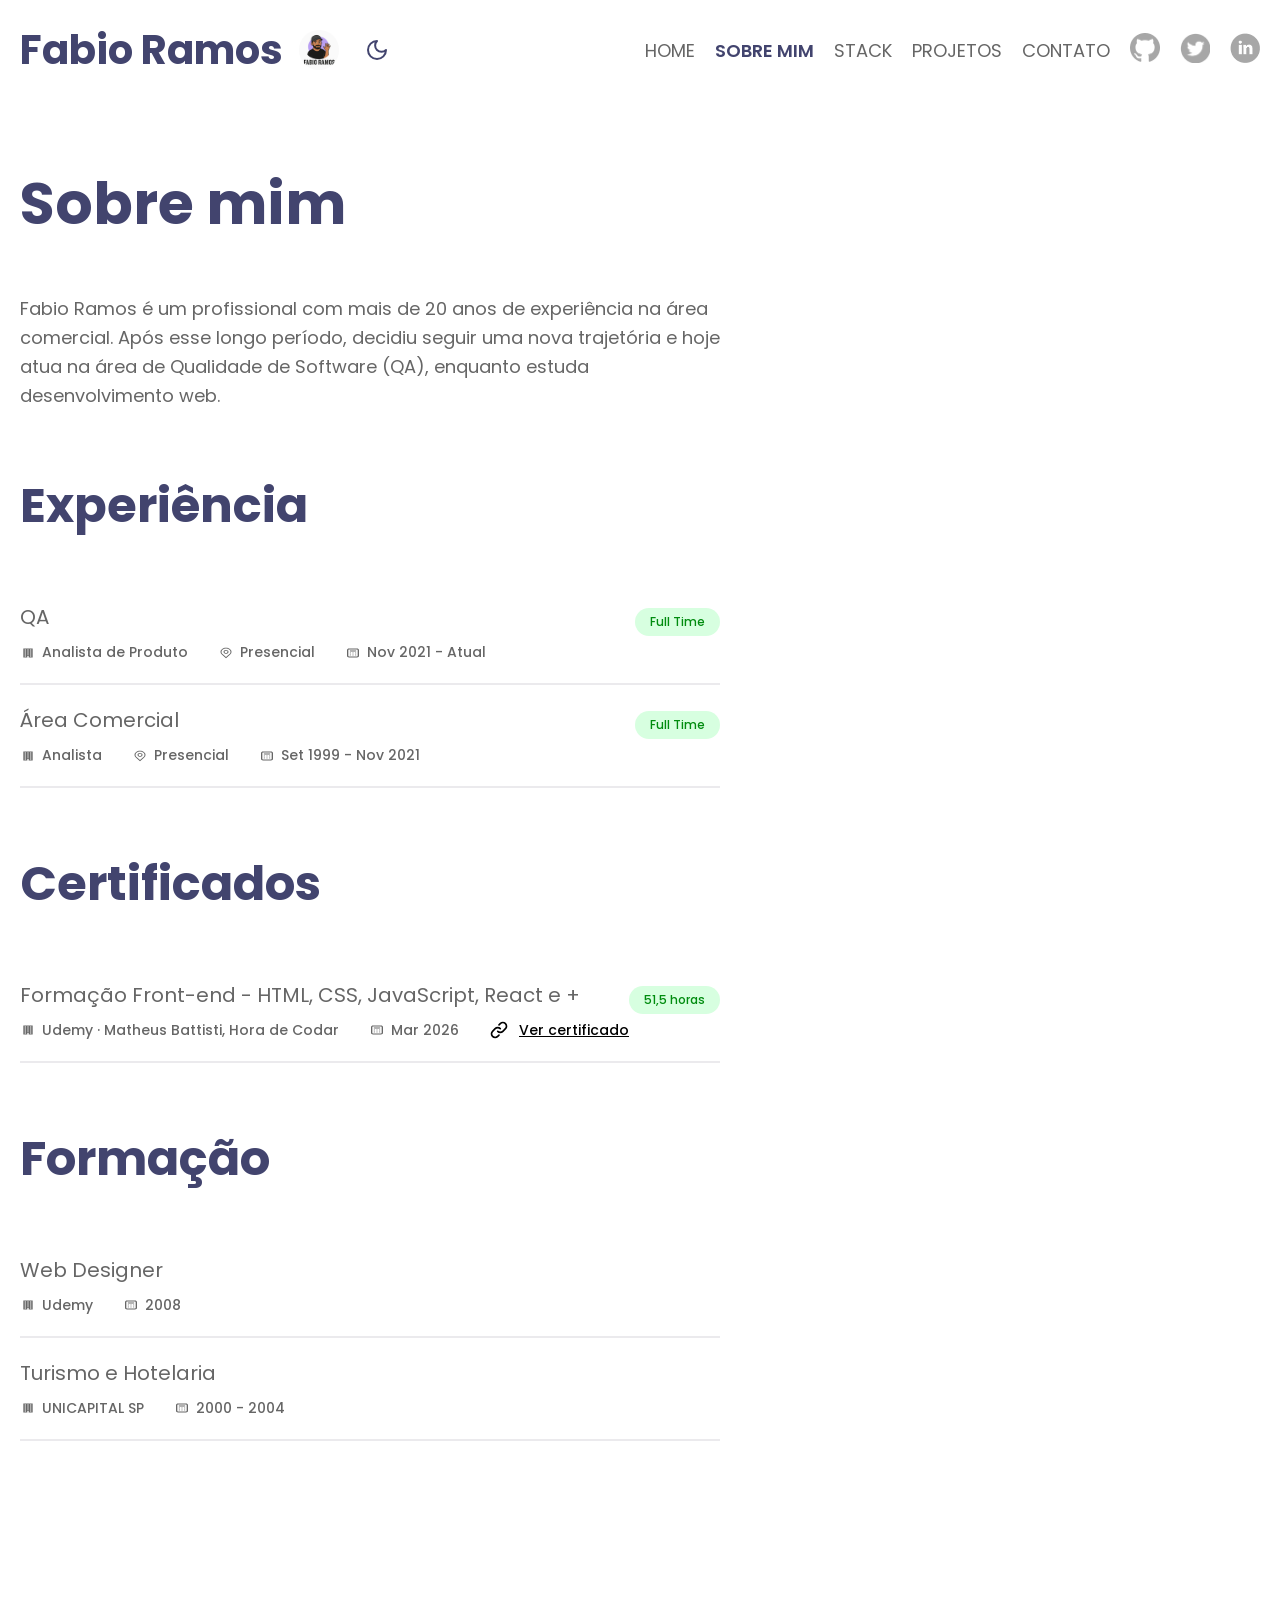
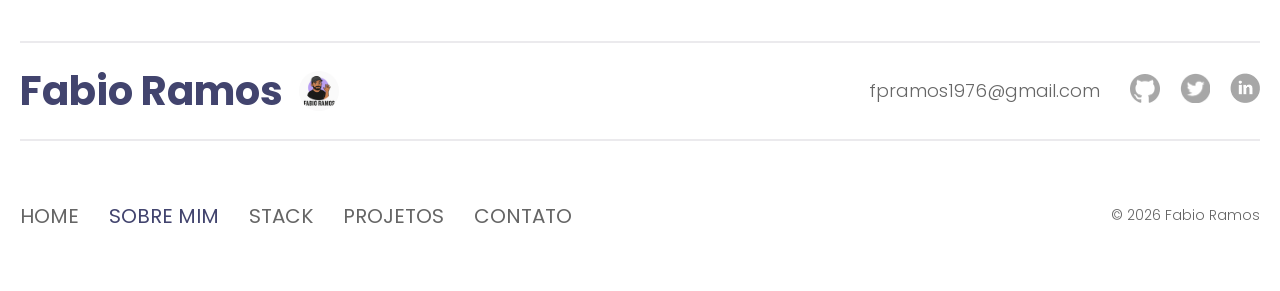
==== commit 3b54cb2f: "Adiciona seção Certificados com a Formação Front-end da Udemy Co-Authored-By: Claude Opus 5.5 <norep" ====
--- a/about.html
+++ b/about.html
@@ -98,6 +98,28 @@
           </ul>
         </section>
         <section>
+          <h2>Certificados</h2>
+          <ul class="expList">
+            <li class="expListItem">
+              <div class="expFirstLine">
+                <h3>Formação Front-end - HTML, CSS, JavaScript, React e +</h3>
+                <span class="expBadge">51,5 horas</span>
+              </div>
+              <div class="expSecondLine">
+                <div><svg width="16" height="12" viewBox="0 0 16 12" fill="none" xmlns="http://www.w3.org/2000/svg" aria-hidden="true"><path d="M3.33331 1.5V10.5H7.33331V8.75H8.66665V10.5H12.6666V1.5H3.33331ZM4.66665 2.5H5.99998V3.5H4.66665V2.5ZM7.33331 2.5H8.66665V3.5H7.33331V2.5ZM9.99998 2.5H11.3333V3.5H9.99998V2.5ZM4.66665 4.5H5.99998V5.5H4.66665V4.5ZM7.33331 4.5H8.66665V5.5H7.33331V4.5ZM9.99998 4.5H11.3333V5.5H9.99998V4.5ZM4.66665 6.5H5.99998V7.5H4.66665V6.5ZM7.33331 6.5H8.66665V7.5H7.33331V6.5ZM9.99998 6.5H11.3333V7.5H9.99998V6.5ZM4.66665 8.5H5.99998V9.5H4.66665V8.5ZM9.99998 8.5H11.3333V9.5H9.99998V8.5Z" fill="currentColor"/></svg> Udemy · Matheus Battisti, Hora de Codar</div>
+                <div><svg width="16" height="12" viewBox="0 0 16 12" fill="none" xmlns="http://www.w3.org/2000/svg" aria-hidden="true"><path d="M5.33329 6.5C5.15648 6.5 4.98691 6.44732 4.86189 6.35355C4.73686 6.25979 4.66663 6.13261 4.66663 6C4.66663 5.86739 4.73686 5.74021 4.86189 5.64645C4.98691 5.55268 5.15648 5.5 5.33329 5.5C5.5101 5.5 5.67967 5.55268 5.8047 5.64645C5.92972 5.74021 5.99996 5.86739 5.99996 6C5.99996 6.13261 5.92972 6.25979 5.8047 6.35355C5.67967 6.44732 5.5101 6.5 5.33329 6.5ZM5.33329 8.5C5.15648 8.5 4.98691 8.44732 4.86189 8.35355C4.73686 8.25979 4.66663 8.13261 4.66663 8C4.66663 7.86739 4.73686 7.74021 4.86189 7.64645C4.98691 7.55268 5.15648 7.5 5.33329 7.5C5.5101 7.5 5.67967 7.55268 5.8047 7.64645C5.92972 7.74021 5.99996 7.86739 5.99996 8C5.99996 8.13261 5.92972 8.25979 5.8047 8.35355C5.67967 8.44732 5.5101 8.5 5.33329 8.5ZM7.33329 8C7.33329 8.13261 7.40353 8.25979 7.52855 8.35355C7.65358 8.44732 7.82315 8.5 7.99996 8.5C8.17677 8.5 8.34634 8.44732 8.47136 8.35355C8.59639 8.25979 8.66663 8.13261 8.66663 8C8.66663 7.86739 8.59639 7.74021 8.47136 7.64645C8.34634 7.55268 8.17677 7.5 7.99996 7.5C7.82315 7.5 7.65358 7.55268 7.52855 7.64645C7.40353 7.74021 7.33329 7.86739 7.33329 8ZM10.6666 8.5C10.4898 8.5 10.3202 8.44732 10.1952 8.35355C10.0702 8.25979 9.99996 8.13261 9.99996 8C9.99996 7.86739 10.0702 7.74021 10.1952 7.64645C10.3202 7.55268 10.4898 7.5 10.6666 7.5C10.8434 7.5 11.013 7.55268 11.138 7.64645C11.2631 7.74021 11.3333 7.86739 11.3333 8C11.3333 8.13261 11.2631 8.25979 11.138 8.35355C11.013 8.44732 10.8434 8.5 10.6666 8.5ZM7.33329 6C7.33329 6.13261 7.40353 6.25979 7.52855 6.35355C7.65358 6.44732 7.82315 6.5 7.99996 6.5C8.17677 6.5 8.34634 6.44732 8.47136 6.35355C8.59639 6.25979 8.66663 6.13261 8.66663 6C8.66663 5.86739 8.59639 5.74021 8.47136 5.64645C8.34634 5.55268 8.17677 5.5 7.99996 5.5C7.82315 5.5 7.65358 5.55268 7.52855 5.64645C7.40353 5.74021 7.33329 5.86739 7.33329 6ZM10.6666 6.5C10.4898 6.5 10.3202 6.44732 10.1952 6.35355C10.0702 6.25979 9.99996 6.13261 9.99996 6C9.99996 5.86739 10.0702 5.74021 10.1952 5.64645C10.3202 5.55268 10.4898 5.5 10.6666 5.5C10.8434 5.5 11.013 5.55268 11.138 5.64645C11.2631 5.74021 11.3333 5.86739 11.3333 6C11.3333 6.13261 11.2631 6.25979 11.138 6.35355C11.013 6.44732 10.8434 6.5 10.6666 6.5ZM5.33329 3.5C5.15648 3.5 4.98691 3.55268 4.86189 3.64645C4.73686 3.74021 4.66663 3.86739 4.66663 4C4.66663 4.13261 4.73686 4.25979 4.86189 4.35355C4.98691 4.44732 5.15648 4.5 5.33329 4.5H10.6666C10.8434 4.5 11.013 4.44732 11.138 4.35355C11.2631 4.25979 11.3333 4.13261 11.3333 4C11.3333 3.86739 11.2631 3.74021 11.138 3.64645C11.013 3.55268 10.8434 3.5 10.6666 3.5H5.33329Z" fill="currentColor"/><path fill-rule="evenodd" clip-rule="evenodd" d="M4 1.5C3.46957 1.5 2.96086 1.65804 2.58579 1.93934C2.21071 2.22064 2 2.60218 2 3V9C2 9.39782 2.21071 9.77936 2.58579 10.0607C2.96086 10.342 3.46957 10.5 4 10.5H12C12.5304 10.5 13.0391 10.342 13.4142 10.0607C13.7893 9.77936 14 9.39782 14 9V3C14 2.60218 13.7893 2.22064 13.4142 1.93934C13.0391 1.65804 12.5304 1.5 12 1.5H4ZM12 2.5H4C3.82319 2.5 3.65362 2.55268 3.5286 2.64645C3.40357 2.74021 3.33333 2.86739 3.33333 3V9C3.33333 9.13261 3.40357 9.25979 3.5286 9.35355C3.65362 9.44732 3.82319 9.5 4 9.5H12C12.1768 9.5 12.3464 9.44732 12.4714 9.35355C12.5964 9.25979 12.6667 9.13261 12.6667 9V3C12.6667 2.86739 12.5964 2.74021 12.4714 2.64645C12.3464 2.55268 12.1768 2.5 12 2.5Z" fill="currentColor"/></svg> Mar 2026</div>
+                <a class="linkWithIcon certLink" href="https://ude.my/UC-4c15fee2-aa6c-43c3-b62e-3e7e22669688" target="_blank" rel="noopener noreferrer">
+                  <svg width="20" height="20" viewBox="0 0 20 20" fill="none" xmlns="http://www.w3.org/2000/svg" aria-hidden="true">
+                  <path d="M11.2867 8.7133C10.6041 8.031 9.67846 7.64771 8.71334 7.64771C7.74821 7.64771 6.82259 8.031 6.14 8.7133L3.56584 11.2866C2.88324 11.9692 2.49976 12.895 2.49976 13.8604C2.49976 14.8257 2.88324 15.7515 3.56584 16.4341C4.24844 17.1167 5.17424 17.5002 6.13959 17.5002C7.10493 17.5002 8.03074 17.1167 8.71334 16.4341L10 15.1475" stroke="currentColor" stroke-width="1.66667" stroke-linecap="round" stroke-linejoin="round"/>
+                  <path d="M8.71332 11.2867C9.39591 11.969 10.3215 12.3523 11.2867 12.3523C12.2518 12.3523 13.1774 11.969 13.86 11.2867L16.4342 8.71334C17.1168 8.03074 17.5002 7.10493 17.5002 6.13959C17.5002 5.17424 17.1168 4.24844 16.4342 3.56584C15.7516 2.88324 14.8257 2.49976 13.8604 2.49976C12.8951 2.49976 11.9693 2.88324 11.2867 3.56584L9.99998 4.8525" stroke="currentColor" stroke-width="1.66667" stroke-linecap="round" stroke-linejoin="round"/>
+                </svg>
+                  Ver certificado
+                </a>
+              </div>
+            </li>
+          </ul>
+        </section>
+        <section>
           <h2>Formação</h2>
           <ul class="expList">
             <li class="expListItem">
--- a/css/main.css
+++ b/css/main.css
@@ -253,9 +253,10 @@
   margin-bottom: 10px;
 }
 .stackImagesContainer {
-  display: grid;
-  grid-template-columns: repeat(auto-fit, minmax(140px, 1fr));
-  justify-items: center;
+  /* flex + wrap: a última linha fica centralizada quando não está completa */
+  display: flex;
+  flex-wrap: wrap;
+  justify-content: center;
   row-gap: 60px;
   max-width: 1024px;
   margin: 100px auto 0 auto;
@@ -267,6 +268,7 @@
   flex-direction: column;
   align-items: center;
   gap: 12px;
+  width: 140px;
   color: var(--colorP);
   font-size: 1.6rem;
 }
@@ -291,12 +293,15 @@
 * SECTION PROJECTS
 */
 .projectsContainer {
-  display: grid;
-  grid-template-columns: repeat(auto-fill, minmax(300px, 1fr));
+  /* flex + wrap: a última linha de cards fica centralizada, como na Stack */
+  display: flex;
+  flex-wrap: wrap;
+  justify-content: center;
   gap: 60px 40px;
   margin-top: 100px;
 }
 .projectBox {
+  flex: 0 1 375px;
   display: flex;
   flex-direction: column;
   border-radius: 20px;
@@ -444,6 +449,9 @@
   display: flex;
   align-items: center;
   gap: 6px;
+}
+.certLink {
+  font-size: 1.4rem;
 }
 .contact-page .pageItem {
   text-align: center;
@@ -508,9 +516,11 @@
     height: 260px;
   }
   .stackImagesContainer {
-    grid-template-columns: repeat(3, 1fr);
     row-gap: 40px;
     margin-top: 60px;
+  }
+  .stackImagesContainer li {
+    width: 33.333%;
   }
   .stackImagesContainer img {
     width: 80px;
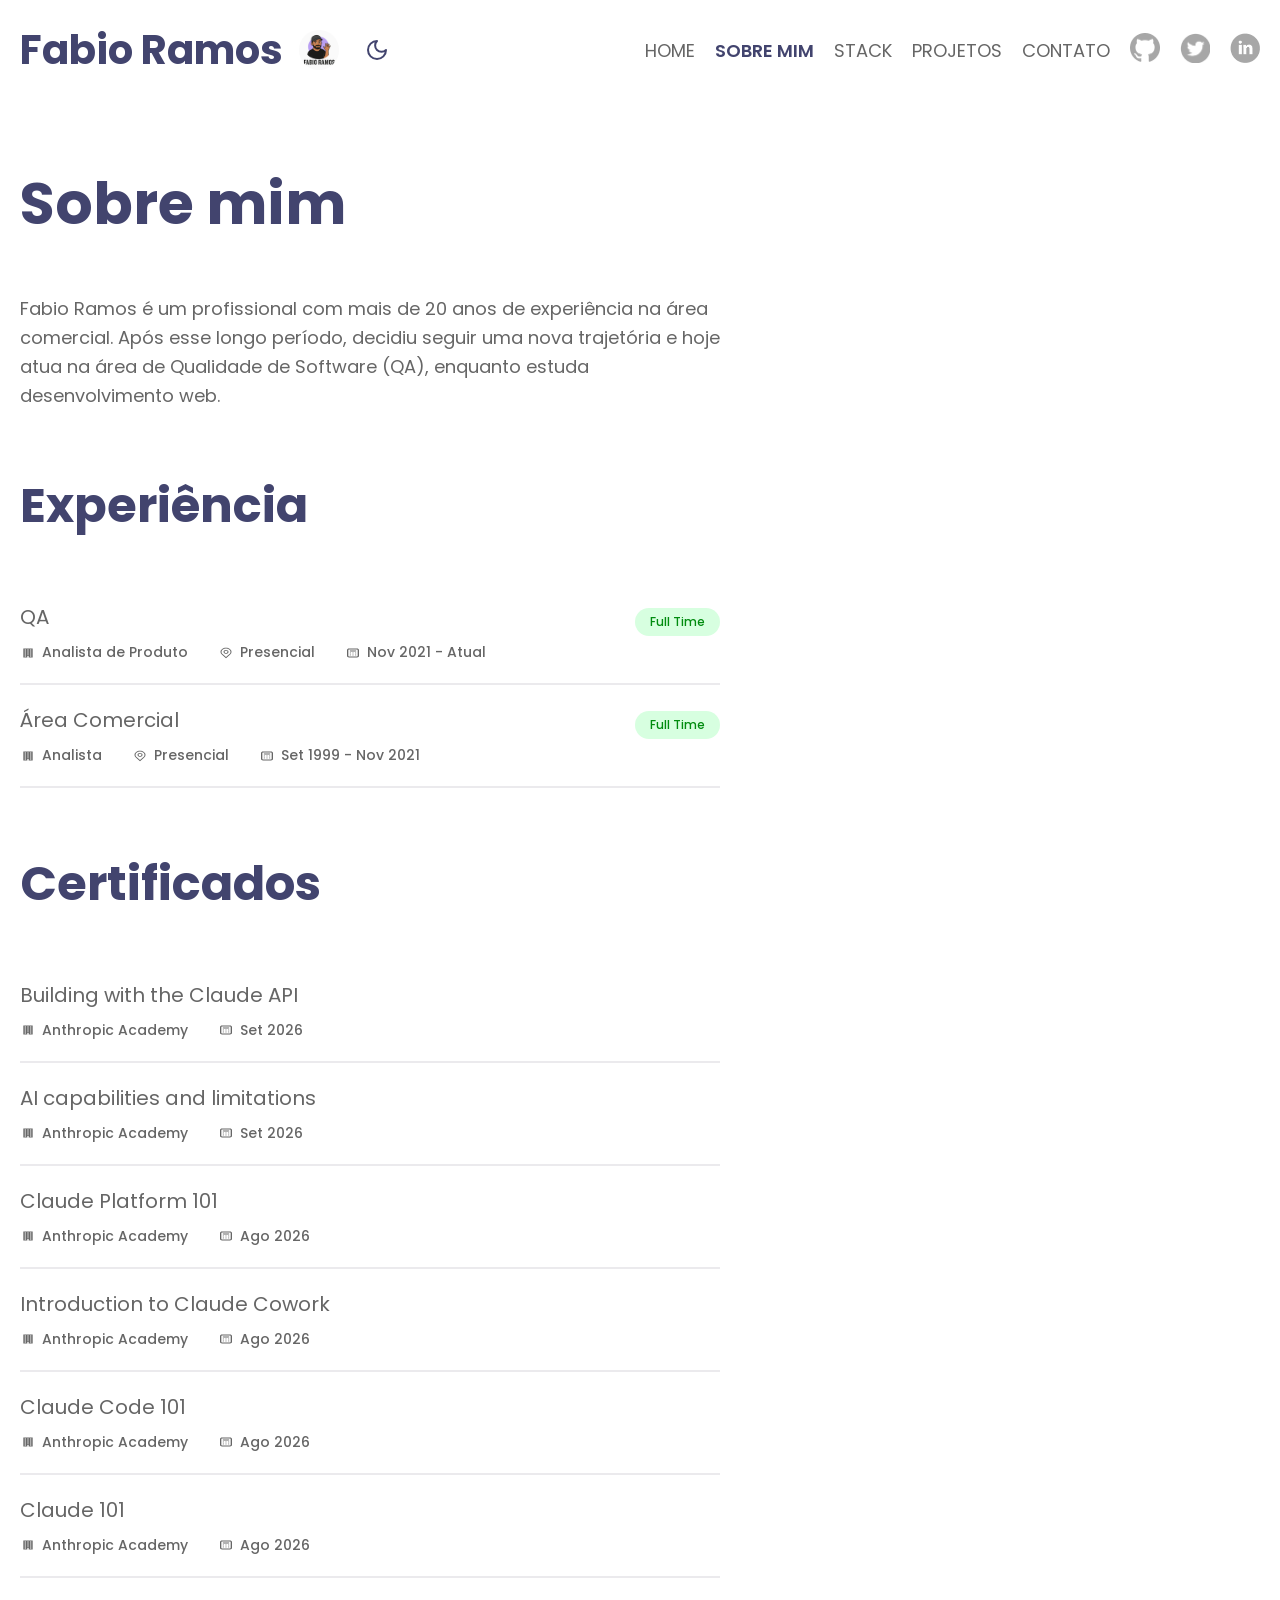
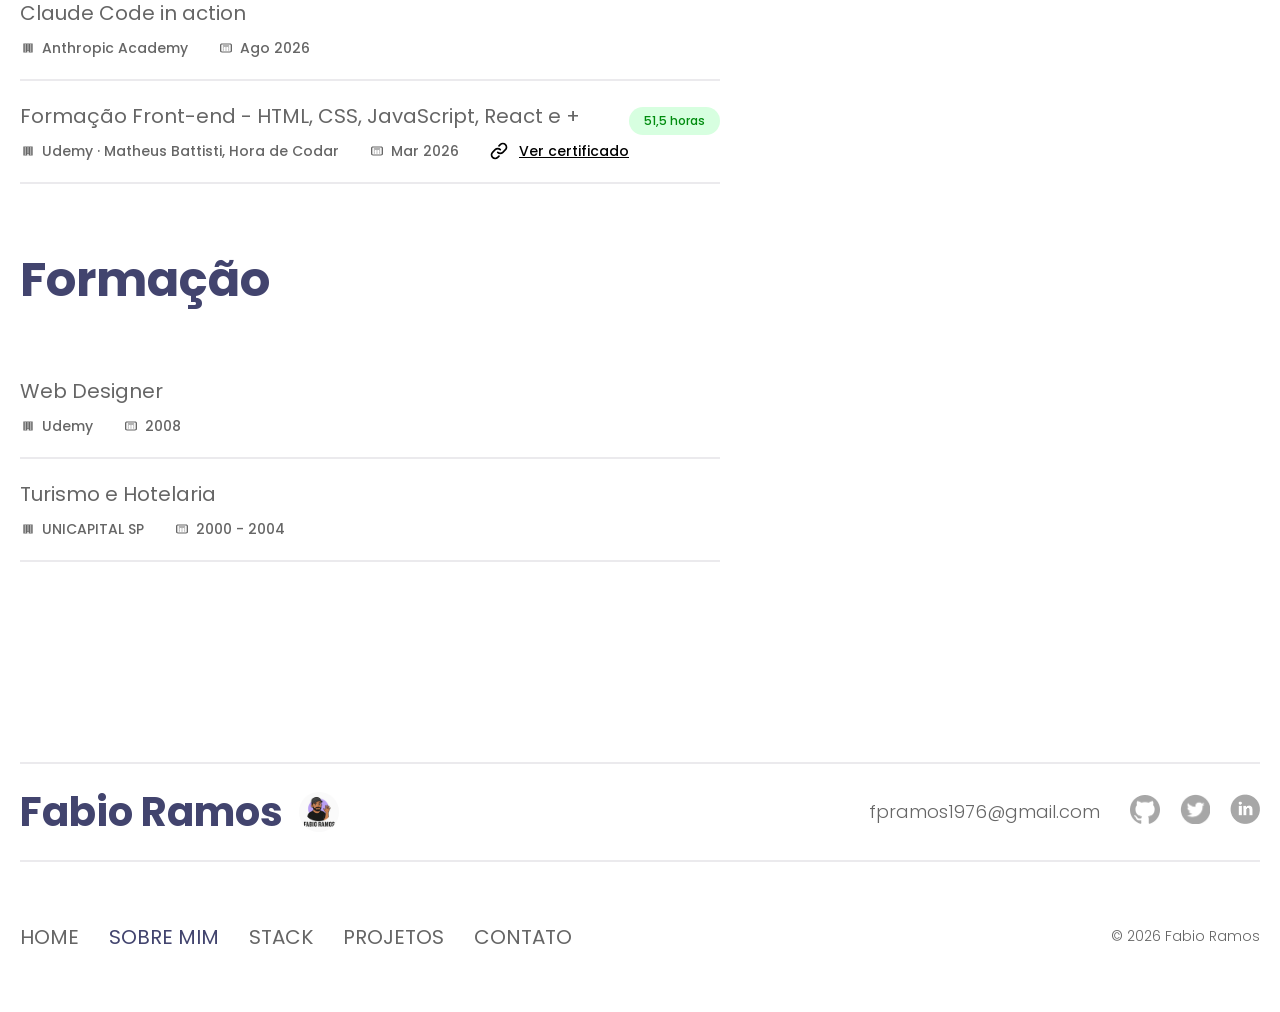
==== commit d75c8ced: "Adiciona os 7 certificados da Anthropic Academy Co-Authored-By: Claude Opus 5.5 <noreply@anthropic.c" ====
--- a/about.html
+++ b/about.html
@@ -102,12 +102,91 @@
           <ul class="expList">
             <li class="expListItem">
               <div class="expFirstLine">
+                <h3>Building with the Claude API</h3>
+
+              </div>
+              <div class="expSecondLine">
+                <div><svg width="16" height="12" viewBox="0 0 16 12" fill="none" xmlns="http://www.w3.org/2000/svg" aria-hidden="true"><path d="M3.33331 1.5V10.5H7.33331V8.75H8.66665V10.5H12.6666V1.5H3.33331ZM4.66665 2.5H5.99998V3.5H4.66665V2.5ZM7.33331 2.5H8.66665V3.5H7.33331V2.5ZM9.99998 2.5H11.3333V3.5H9.99998V2.5ZM4.66665 4.5H5.99998V5.5H4.66665V4.5ZM7.33331 4.5H8.66665V5.5H7.33331V4.5ZM9.99998 4.5H11.3333V5.5H9.99998V4.5ZM4.66665 6.5H5.99998V7.5H4.66665V6.5ZM7.33331 6.5H8.66665V7.5H7.33331V6.5ZM9.99998 6.5H11.3333V7.5H9.99998V6.5ZM4.66665 8.5H5.99998V9.5H4.66665V8.5ZM9.99998 8.5H11.3333V9.5H9.99998V8.5Z" fill="currentColor"/></svg> Anthropic Academy</div>
+                <div><svg width="16" height="12" viewBox="0 0 16 12" fill="none" xmlns="http://www.w3.org/2000/svg" aria-hidden="true"><path d="M5.33329 6.5C5.15648 6.5 4.98691 6.44732 4.86189 6.35355C4.73686 6.25979 4.66663 6.13261 4.66663 6C4.66663 5.86739 4.73686 5.74021 4.86189 5.64645C4.98691 5.55268 5.15648 5.5 5.33329 5.5C5.5101 5.5 5.67967 5.55268 5.8047 5.64645C5.92972 5.74021 5.99996 5.86739 5.99996 6C5.99996 6.13261 5.92972 6.25979 5.8047 6.35355C5.67967 6.44732 5.5101 6.5 5.33329 6.5ZM5.33329 8.5C5.15648 8.5 4.98691 8.44732 4.86189 8.35355C4.73686 8.25979 4.66663 8.13261 4.66663 8C4.66663 7.86739 4.73686 7.74021 4.86189 7.64645C4.98691 7.55268 5.15648 7.5 5.33329 7.5C5.5101 7.5 5.67967 7.55268 5.8047 7.64645C5.92972 7.74021 5.99996 7.86739 5.99996 8C5.99996 8.13261 5.92972 8.25979 5.8047 8.35355C5.67967 8.44732 5.5101 8.5 5.33329 8.5ZM7.33329 8C7.33329 8.13261 7.40353 8.25979 7.52855 8.35355C7.65358 8.44732 7.82315 8.5 7.99996 8.5C8.17677 8.5 8.34634 8.44732 8.47136 8.35355C8.59639 8.25979 8.66663 8.13261 8.66663 8C8.66663 7.86739 8.59639 7.74021 8.47136 7.64645C8.34634 7.55268 8.17677 7.5 7.99996 7.5C7.82315 7.5 7.65358 7.55268 7.52855 7.64645C7.40353 7.74021 7.33329 7.86739 7.33329 8ZM10.6666 8.5C10.4898 8.5 10.3202 8.44732 10.1952 8.35355C10.0702 8.25979 9.99996 8.13261 9.99996 8C9.99996 7.86739 10.0702 7.74021 10.1952 7.64645C10.3202 7.55268 10.4898 7.5 10.6666 7.5C10.8434 7.5 11.013 7.55268 11.138 7.64645C11.2631 7.74021 11.3333 7.86739 11.3333 8C11.3333 8.13261 11.2631 8.25979 11.138 8.35355C11.013 8.44732 10.8434 8.5 10.6666 8.5ZM7.33329 6C7.33329 6.13261 7.40353 6.25979 7.52855 6.35355C7.65358 6.44732 7.82315 6.5 7.99996 6.5C8.17677 6.5 8.34634 6.44732 8.47136 6.35355C8.59639 6.25979 8.66663 6.13261 8.66663 6C8.66663 5.86739 8.59639 5.74021 8.47136 5.64645C8.34634 5.55268 8.17677 5.5 7.99996 5.5C7.82315 5.5 7.65358 5.55268 7.52855 5.64645C7.40353 5.74021 7.33329 5.86739 7.33329 6ZM10.6666 6.5C10.4898 6.5 10.3202 6.44732 10.1952 6.35355C10.0702 6.25979 9.99996 6.13261 9.99996 6C9.99996 5.86739 10.0702 5.74021 10.1952 5.64645C10.3202 5.55268 10.4898 5.5 10.6666 5.5C10.8434 5.5 11.013 5.55268 11.138 5.64645C11.2631 5.74021 11.3333 5.86739 11.3333 6C11.3333 6.13261 11.2631 6.25979 11.138 6.35355C11.013 6.44732 10.8434 6.5 10.6666 6.5ZM5.33329 3.5C5.15648 3.5 4.98691 3.55268 4.86189 3.64645C4.73686 3.74021 4.66663 3.86739 4.66663 4C4.66663 4.13261 4.73686 4.25979 4.86189 4.35355C4.98691 4.44732 5.15648 4.5 5.33329 4.5H10.6666C10.8434 4.5 11.013 4.44732 11.138 4.35355C11.2631 4.25979 11.3333 4.13261 11.3333 4C11.3333 3.86739 11.2631 3.74021 11.138 3.64645C11.013 3.55268 10.8434 3.5 10.6666 3.5H5.33329Z" fill="currentColor"/><path fill-rule="evenodd" clip-rule="evenodd" d="M4 1.5C3.46957 1.5 2.96086 1.65804 2.58579 1.93934C2.21071 2.22064 2 2.60218 2 3V9C2 9.39782 2.21071 9.77936 2.58579 10.0607C2.96086 10.342 3.46957 10.5 4 10.5H12C12.5304 10.5 13.0391 10.342 13.4142 10.0607C13.7893 9.77936 14 9.39782 14 9V3C14 2.60218 13.7893 2.22064 13.4142 1.93934C13.0391 1.65804 12.5304 1.5 12 1.5H4ZM12 2.5H4C3.82319 2.5 3.65362 2.55268 3.5286 2.64645C3.40357 2.74021 3.33333 2.86739 3.33333 3V9C3.33333 9.13261 3.40357 9.25979 3.5286 9.35355C3.65362 9.44732 3.82319 9.5 4 9.5H12C12.1768 9.5 12.3464 9.44732 12.4714 9.35355C12.5964 9.25979 12.6667 9.13261 12.6667 9V3C12.6667 2.86739 12.5964 2.74021 12.4714 2.64645C12.3464 2.55268 12.1768 2.5 12 2.5Z" fill="currentColor"/></svg> Set 2026</div>
+
+              </div>
+            </li>
+            <li class="expListItem">
+              <div class="expFirstLine">
+                <h3>AI capabilities and limitations</h3>
+
+              </div>
+              <div class="expSecondLine">
+                <div><svg width="16" height="12" viewBox="0 0 16 12" fill="none" xmlns="http://www.w3.org/2000/svg" aria-hidden="true"><path d="M3.33331 1.5V10.5H7.33331V8.75H8.66665V10.5H12.6666V1.5H3.33331ZM4.66665 2.5H5.99998V3.5H4.66665V2.5ZM7.33331 2.5H8.66665V3.5H7.33331V2.5ZM9.99998 2.5H11.3333V3.5H9.99998V2.5ZM4.66665 4.5H5.99998V5.5H4.66665V4.5ZM7.33331 4.5H8.66665V5.5H7.33331V4.5ZM9.99998 4.5H11.3333V5.5H9.99998V4.5ZM4.66665 6.5H5.99998V7.5H4.66665V6.5ZM7.33331 6.5H8.66665V7.5H7.33331V6.5ZM9.99998 6.5H11.3333V7.5H9.99998V6.5ZM4.66665 8.5H5.99998V9.5H4.66665V8.5ZM9.99998 8.5H11.3333V9.5H9.99998V8.5Z" fill="currentColor"/></svg> Anthropic Academy</div>
+                <div><svg width="16" height="12" viewBox="0 0 16 12" fill="none" xmlns="http://www.w3.org/2000/svg" aria-hidden="true"><path d="M5.33329 6.5C5.15648 6.5 4.98691 6.44732 4.86189 6.35355C4.73686 6.25979 4.66663 6.13261 4.66663 6C4.66663 5.86739 4.73686 5.74021 4.86189 5.64645C4.98691 5.55268 5.15648 5.5 5.33329 5.5C5.5101 5.5 5.67967 5.55268 5.8047 5.64645C5.92972 5.74021 5.99996 5.86739 5.99996 6C5.99996 6.13261 5.92972 6.25979 5.8047 6.35355C5.67967 6.44732 5.5101 6.5 5.33329 6.5ZM5.33329 8.5C5.15648 8.5 4.98691 8.44732 4.86189 8.35355C4.73686 8.25979 4.66663 8.13261 4.66663 8C4.66663 7.86739 4.73686 7.74021 4.86189 7.64645C4.98691 7.55268 5.15648 7.5 5.33329 7.5C5.5101 7.5 5.67967 7.55268 5.8047 7.64645C5.92972 7.74021 5.99996 7.86739 5.99996 8C5.99996 8.13261 5.92972 8.25979 5.8047 8.35355C5.67967 8.44732 5.5101 8.5 5.33329 8.5ZM7.33329 8C7.33329 8.13261 7.40353 8.25979 7.52855 8.35355C7.65358 8.44732 7.82315 8.5 7.99996 8.5C8.17677 8.5 8.34634 8.44732 8.47136 8.35355C8.59639 8.25979 8.66663 8.13261 8.66663 8C8.66663 7.86739 8.59639 7.74021 8.47136 7.64645C8.34634 7.55268 8.17677 7.5 7.99996 7.5C7.82315 7.5 7.65358 7.55268 7.52855 7.64645C7.40353 7.74021 7.33329 7.86739 7.33329 8ZM10.6666 8.5C10.4898 8.5 10.3202 8.44732 10.1952 8.35355C10.0702 8.25979 9.99996 8.13261 9.99996 8C9.99996 7.86739 10.0702 7.74021 10.1952 7.64645C10.3202 7.55268 10.4898 7.5 10.6666 7.5C10.8434 7.5 11.013 7.55268 11.138 7.64645C11.2631 7.74021 11.3333 7.86739 11.3333 8C11.3333 8.13261 11.2631 8.25979 11.138 8.35355C11.013 8.44732 10.8434 8.5 10.6666 8.5ZM7.33329 6C7.33329 6.13261 7.40353 6.25979 7.52855 6.35355C7.65358 6.44732 7.82315 6.5 7.99996 6.5C8.17677 6.5 8.34634 6.44732 8.47136 6.35355C8.59639 6.25979 8.66663 6.13261 8.66663 6C8.66663 5.86739 8.59639 5.74021 8.47136 5.64645C8.34634 5.55268 8.17677 5.5 7.99996 5.5C7.82315 5.5 7.65358 5.55268 7.52855 5.64645C7.40353 5.74021 7.33329 5.86739 7.33329 6ZM10.6666 6.5C10.4898 6.5 10.3202 6.44732 10.1952 6.35355C10.0702 6.25979 9.99996 6.13261 9.99996 6C9.99996 5.86739 10.0702 5.74021 10.1952 5.64645C10.3202 5.55268 10.4898 5.5 10.6666 5.5C10.8434 5.5 11.013 5.55268 11.138 5.64645C11.2631 5.74021 11.3333 5.86739 11.3333 6C11.3333 6.13261 11.2631 6.25979 11.138 6.35355C11.013 6.44732 10.8434 6.5 10.6666 6.5ZM5.33329 3.5C5.15648 3.5 4.98691 3.55268 4.86189 3.64645C4.73686 3.74021 4.66663 3.86739 4.66663 4C4.66663 4.13261 4.73686 4.25979 4.86189 4.35355C4.98691 4.44732 5.15648 4.5 5.33329 4.5H10.6666C10.8434 4.5 11.013 4.44732 11.138 4.35355C11.2631 4.25979 11.3333 4.13261 11.3333 4C11.3333 3.86739 11.2631 3.74021 11.138 3.64645C11.013 3.55268 10.8434 3.5 10.6666 3.5H5.33329Z" fill="currentColor"/><path fill-rule="evenodd" clip-rule="evenodd" d="M4 1.5C3.46957 1.5 2.96086 1.65804 2.58579 1.93934C2.21071 2.22064 2 2.60218 2 3V9C2 9.39782 2.21071 9.77936 2.58579 10.0607C2.96086 10.342 3.46957 10.5 4 10.5H12C12.5304 10.5 13.0391 10.342 13.4142 10.0607C13.7893 9.77936 14 9.39782 14 9V3C14 2.60218 13.7893 2.22064 13.4142 1.93934C13.0391 1.65804 12.5304 1.5 12 1.5H4ZM12 2.5H4C3.82319 2.5 3.65362 2.55268 3.5286 2.64645C3.40357 2.74021 3.33333 2.86739 3.33333 3V9C3.33333 9.13261 3.40357 9.25979 3.5286 9.35355C3.65362 9.44732 3.82319 9.5 4 9.5H12C12.1768 9.5 12.3464 9.44732 12.4714 9.35355C12.5964 9.25979 12.6667 9.13261 12.6667 9V3C12.6667 2.86739 12.5964 2.74021 12.4714 2.64645C12.3464 2.55268 12.1768 2.5 12 2.5Z" fill="currentColor"/></svg> Set 2026</div>
+
+              </div>
+            </li>
+            <li class="expListItem">
+              <div class="expFirstLine">
+                <h3>Claude Platform 101</h3>
+
+              </div>
+              <div class="expSecondLine">
+                <div><svg width="16" height="12" viewBox="0 0 16 12" fill="none" xmlns="http://www.w3.org/2000/svg" aria-hidden="true"><path d="M3.33331 1.5V10.5H7.33331V8.75H8.66665V10.5H12.6666V1.5H3.33331ZM4.66665 2.5H5.99998V3.5H4.66665V2.5ZM7.33331 2.5H8.66665V3.5H7.33331V2.5ZM9.99998 2.5H11.3333V3.5H9.99998V2.5ZM4.66665 4.5H5.99998V5.5H4.66665V4.5ZM7.33331 4.5H8.66665V5.5H7.33331V4.5ZM9.99998 4.5H11.3333V5.5H9.99998V4.5ZM4.66665 6.5H5.99998V7.5H4.66665V6.5ZM7.33331 6.5H8.66665V7.5H7.33331V6.5ZM9.99998 6.5H11.3333V7.5H9.99998V6.5ZM4.66665 8.5H5.99998V9.5H4.66665V8.5ZM9.99998 8.5H11.3333V9.5H9.99998V8.5Z" fill="currentColor"/></svg> Anthropic Academy</div>
+                <div><svg width="16" height="12" viewBox="0 0 16 12" fill="none" xmlns="http://www.w3.org/2000/svg" aria-hidden="true"><path d="M5.33329 6.5C5.15648 6.5 4.98691 6.44732 4.86189 6.35355C4.73686 6.25979 4.66663 6.13261 4.66663 6C4.66663 5.86739 4.73686 5.74021 4.86189 5.64645C4.98691 5.55268 5.15648 5.5 5.33329 5.5C5.5101 5.5 5.67967 5.55268 5.8047 5.64645C5.92972 5.74021 5.99996 5.86739 5.99996 6C5.99996 6.13261 5.92972 6.25979 5.8047 6.35355C5.67967 6.44732 5.5101 6.5 5.33329 6.5ZM5.33329 8.5C5.15648 8.5 4.98691 8.44732 4.86189 8.35355C4.73686 8.25979 4.66663 8.13261 4.66663 8C4.66663 7.86739 4.73686 7.74021 4.86189 7.64645C4.98691 7.55268 5.15648 7.5 5.33329 7.5C5.5101 7.5 5.67967 7.55268 5.8047 7.64645C5.92972 7.74021 5.99996 7.86739 5.99996 8C5.99996 8.13261 5.92972 8.25979 5.8047 8.35355C5.67967 8.44732 5.5101 8.5 5.33329 8.5ZM7.33329 8C7.33329 8.13261 7.40353 8.25979 7.52855 8.35355C7.65358 8.44732 7.82315 8.5 7.99996 8.5C8.17677 8.5 8.34634 8.44732 8.47136 8.35355C8.59639 8.25979 8.66663 8.13261 8.66663 8C8.66663 7.86739 8.59639 7.74021 8.47136 7.64645C8.34634 7.55268 8.17677 7.5 7.99996 7.5C7.82315 7.5 7.65358 7.55268 7.52855 7.64645C7.40353 7.74021 7.33329 7.86739 7.33329 8ZM10.6666 8.5C10.4898 8.5 10.3202 8.44732 10.1952 8.35355C10.0702 8.25979 9.99996 8.13261 9.99996 8C9.99996 7.86739 10.0702 7.74021 10.1952 7.64645C10.3202 7.55268 10.4898 7.5 10.6666 7.5C10.8434 7.5 11.013 7.55268 11.138 7.64645C11.2631 7.74021 11.3333 7.86739 11.3333 8C11.3333 8.13261 11.2631 8.25979 11.138 8.35355C11.013 8.44732 10.8434 8.5 10.6666 8.5ZM7.33329 6C7.33329 6.13261 7.40353 6.25979 7.52855 6.35355C7.65358 6.44732 7.82315 6.5 7.99996 6.5C8.17677 6.5 8.34634 6.44732 8.47136 6.35355C8.59639 6.25979 8.66663 6.13261 8.66663 6C8.66663 5.86739 8.59639 5.74021 8.47136 5.64645C8.34634 5.55268 8.17677 5.5 7.99996 5.5C7.82315 5.5 7.65358 5.55268 7.52855 5.64645C7.40353 5.74021 7.33329 5.86739 7.33329 6ZM10.6666 6.5C10.4898 6.5 10.3202 6.44732 10.1952 6.35355C10.0702 6.25979 9.99996 6.13261 9.99996 6C9.99996 5.86739 10.0702 5.74021 10.1952 5.64645C10.3202 5.55268 10.4898 5.5 10.6666 5.5C10.8434 5.5 11.013 5.55268 11.138 5.64645C11.2631 5.74021 11.3333 5.86739 11.3333 6C11.3333 6.13261 11.2631 6.25979 11.138 6.35355C11.013 6.44732 10.8434 6.5 10.6666 6.5ZM5.33329 3.5C5.15648 3.5 4.98691 3.55268 4.86189 3.64645C4.73686 3.74021 4.66663 3.86739 4.66663 4C4.66663 4.13261 4.73686 4.25979 4.86189 4.35355C4.98691 4.44732 5.15648 4.5 5.33329 4.5H10.6666C10.8434 4.5 11.013 4.44732 11.138 4.35355C11.2631 4.25979 11.3333 4.13261 11.3333 4C11.3333 3.86739 11.2631 3.74021 11.138 3.64645C11.013 3.55268 10.8434 3.5 10.6666 3.5H5.33329Z" fill="currentColor"/><path fill-rule="evenodd" clip-rule="evenodd" d="M4 1.5C3.46957 1.5 2.96086 1.65804 2.58579 1.93934C2.21071 2.22064 2 2.60218 2 3V9C2 9.39782 2.21071 9.77936 2.58579 10.0607C2.96086 10.342 3.46957 10.5 4 10.5H12C12.5304 10.5 13.0391 10.342 13.4142 10.0607C13.7893 9.77936 14 9.39782 14 9V3C14 2.60218 13.7893 2.22064 13.4142 1.93934C13.0391 1.65804 12.5304 1.5 12 1.5H4ZM12 2.5H4C3.82319 2.5 3.65362 2.55268 3.5286 2.64645C3.40357 2.74021 3.33333 2.86739 3.33333 3V9C3.33333 9.13261 3.40357 9.25979 3.5286 9.35355C3.65362 9.44732 3.82319 9.5 4 9.5H12C12.1768 9.5 12.3464 9.44732 12.4714 9.35355C12.5964 9.25979 12.6667 9.13261 12.6667 9V3C12.6667 2.86739 12.5964 2.74021 12.4714 2.64645C12.3464 2.55268 12.1768 2.5 12 2.5Z" fill="currentColor"/></svg> Ago 2026</div>
+
+              </div>
+            </li>
+            <li class="expListItem">
+              <div class="expFirstLine">
+                <h3>Introduction to Claude Cowork</h3>
+
+              </div>
+              <div class="expSecondLine">
+                <div><svg width="16" height="12" viewBox="0 0 16 12" fill="none" xmlns="http://www.w3.org/2000/svg" aria-hidden="true"><path d="M3.33331 1.5V10.5H7.33331V8.75H8.66665V10.5H12.6666V1.5H3.33331ZM4.66665 2.5H5.99998V3.5H4.66665V2.5ZM7.33331 2.5H8.66665V3.5H7.33331V2.5ZM9.99998 2.5H11.3333V3.5H9.99998V2.5ZM4.66665 4.5H5.99998V5.5H4.66665V4.5ZM7.33331 4.5H8.66665V5.5H7.33331V4.5ZM9.99998 4.5H11.3333V5.5H9.99998V4.5ZM4.66665 6.5H5.99998V7.5H4.66665V6.5ZM7.33331 6.5H8.66665V7.5H7.33331V6.5ZM9.99998 6.5H11.3333V7.5H9.99998V6.5ZM4.66665 8.5H5.99998V9.5H4.66665V8.5ZM9.99998 8.5H11.3333V9.5H9.99998V8.5Z" fill="currentColor"/></svg> Anthropic Academy</div>
+                <div><svg width="16" height="12" viewBox="0 0 16 12" fill="none" xmlns="http://www.w3.org/2000/svg" aria-hidden="true"><path d="M5.33329 6.5C5.15648 6.5 4.98691 6.44732 4.86189 6.35355C4.73686 6.25979 4.66663 6.13261 4.66663 6C4.66663 5.86739 4.73686 5.74021 4.86189 5.64645C4.98691 5.55268 5.15648 5.5 5.33329 5.5C5.5101 5.5 5.67967 5.55268 5.8047 5.64645C5.92972 5.74021 5.99996 5.86739 5.99996 6C5.99996 6.13261 5.92972 6.25979 5.8047 6.35355C5.67967 6.44732 5.5101 6.5 5.33329 6.5ZM5.33329 8.5C5.15648 8.5 4.98691 8.44732 4.86189 8.35355C4.73686 8.25979 4.66663 8.13261 4.66663 8C4.66663 7.86739 4.73686 7.74021 4.86189 7.64645C4.98691 7.55268 5.15648 7.5 5.33329 7.5C5.5101 7.5 5.67967 7.55268 5.8047 7.64645C5.92972 7.74021 5.99996 7.86739 5.99996 8C5.99996 8.13261 5.92972 8.25979 5.8047 8.35355C5.67967 8.44732 5.5101 8.5 5.33329 8.5ZM7.33329 8C7.33329 8.13261 7.40353 8.25979 7.52855 8.35355C7.65358 8.44732 7.82315 8.5 7.99996 8.5C8.17677 8.5 8.34634 8.44732 8.47136 8.35355C8.59639 8.25979 8.66663 8.13261 8.66663 8C8.66663 7.86739 8.59639 7.74021 8.47136 7.64645C8.34634 7.55268 8.17677 7.5 7.99996 7.5C7.82315 7.5 7.65358 7.55268 7.52855 7.64645C7.40353 7.74021 7.33329 7.86739 7.33329 8ZM10.6666 8.5C10.4898 8.5 10.3202 8.44732 10.1952 8.35355C10.0702 8.25979 9.99996 8.13261 9.99996 8C9.99996 7.86739 10.0702 7.74021 10.1952 7.64645C10.3202 7.55268 10.4898 7.5 10.6666 7.5C10.8434 7.5 11.013 7.55268 11.138 7.64645C11.2631 7.74021 11.3333 7.86739 11.3333 8C11.3333 8.13261 11.2631 8.25979 11.138 8.35355C11.013 8.44732 10.8434 8.5 10.6666 8.5ZM7.33329 6C7.33329 6.13261 7.40353 6.25979 7.52855 6.35355C7.65358 6.44732 7.82315 6.5 7.99996 6.5C8.17677 6.5 8.34634 6.44732 8.47136 6.35355C8.59639 6.25979 8.66663 6.13261 8.66663 6C8.66663 5.86739 8.59639 5.74021 8.47136 5.64645C8.34634 5.55268 8.17677 5.5 7.99996 5.5C7.82315 5.5 7.65358 5.55268 7.52855 5.64645C7.40353 5.74021 7.33329 5.86739 7.33329 6ZM10.6666 6.5C10.4898 6.5 10.3202 6.44732 10.1952 6.35355C10.0702 6.25979 9.99996 6.13261 9.99996 6C9.99996 5.86739 10.0702 5.74021 10.1952 5.64645C10.3202 5.55268 10.4898 5.5 10.6666 5.5C10.8434 5.5 11.013 5.55268 11.138 5.64645C11.2631 5.74021 11.3333 5.86739 11.3333 6C11.3333 6.13261 11.2631 6.25979 11.138 6.35355C11.013 6.44732 10.8434 6.5 10.6666 6.5ZM5.33329 3.5C5.15648 3.5 4.98691 3.55268 4.86189 3.64645C4.73686 3.74021 4.66663 3.86739 4.66663 4C4.66663 4.13261 4.73686 4.25979 4.86189 4.35355C4.98691 4.44732 5.15648 4.5 5.33329 4.5H10.6666C10.8434 4.5 11.013 4.44732 11.138 4.35355C11.2631 4.25979 11.3333 4.13261 11.3333 4C11.3333 3.86739 11.2631 3.74021 11.138 3.64645C11.013 3.55268 10.8434 3.5 10.6666 3.5H5.33329Z" fill="currentColor"/><path fill-rule="evenodd" clip-rule="evenodd" d="M4 1.5C3.46957 1.5 2.96086 1.65804 2.58579 1.93934C2.21071 2.22064 2 2.60218 2 3V9C2 9.39782 2.21071 9.77936 2.58579 10.0607C2.96086 10.342 3.46957 10.5 4 10.5H12C12.5304 10.5 13.0391 10.342 13.4142 10.0607C13.7893 9.77936 14 9.39782 14 9V3C14 2.60218 13.7893 2.22064 13.4142 1.93934C13.0391 1.65804 12.5304 1.5 12 1.5H4ZM12 2.5H4C3.82319 2.5 3.65362 2.55268 3.5286 2.64645C3.40357 2.74021 3.33333 2.86739 3.33333 3V9C3.33333 9.13261 3.40357 9.25979 3.5286 9.35355C3.65362 9.44732 3.82319 9.5 4 9.5H12C12.1768 9.5 12.3464 9.44732 12.4714 9.35355C12.5964 9.25979 12.6667 9.13261 12.6667 9V3C12.6667 2.86739 12.5964 2.74021 12.4714 2.64645C12.3464 2.55268 12.1768 2.5 12 2.5Z" fill="currentColor"/></svg> Ago 2026</div>
+
+              </div>
+            </li>
+            <li class="expListItem">
+              <div class="expFirstLine">
+                <h3>Claude Code 101</h3>
+
+              </div>
+              <div class="expSecondLine">
+                <div><svg width="16" height="12" viewBox="0 0 16 12" fill="none" xmlns="http://www.w3.org/2000/svg" aria-hidden="true"><path d="M3.33331 1.5V10.5H7.33331V8.75H8.66665V10.5H12.6666V1.5H3.33331ZM4.66665 2.5H5.99998V3.5H4.66665V2.5ZM7.33331 2.5H8.66665V3.5H7.33331V2.5ZM9.99998 2.5H11.3333V3.5H9.99998V2.5ZM4.66665 4.5H5.99998V5.5H4.66665V4.5ZM7.33331 4.5H8.66665V5.5H7.33331V4.5ZM9.99998 4.5H11.3333V5.5H9.99998V4.5ZM4.66665 6.5H5.99998V7.5H4.66665V6.5ZM7.33331 6.5H8.66665V7.5H7.33331V6.5ZM9.99998 6.5H11.3333V7.5H9.99998V6.5ZM4.66665 8.5H5.99998V9.5H4.66665V8.5ZM9.99998 8.5H11.3333V9.5H9.99998V8.5Z" fill="currentColor"/></svg> Anthropic Academy</div>
+                <div><svg width="16" height="12" viewBox="0 0 16 12" fill="none" xmlns="http://www.w3.org/2000/svg" aria-hidden="true"><path d="M5.33329 6.5C5.15648 6.5 4.98691 6.44732 4.86189 6.35355C4.73686 6.25979 4.66663 6.13261 4.66663 6C4.66663 5.86739 4.73686 5.74021 4.86189 5.64645C4.98691 5.55268 5.15648 5.5 5.33329 5.5C5.5101 5.5 5.67967 5.55268 5.8047 5.64645C5.92972 5.74021 5.99996 5.86739 5.99996 6C5.99996 6.13261 5.92972 6.25979 5.8047 6.35355C5.67967 6.44732 5.5101 6.5 5.33329 6.5ZM5.33329 8.5C5.15648 8.5 4.98691 8.44732 4.86189 8.35355C4.73686 8.25979 4.66663 8.13261 4.66663 8C4.66663 7.86739 4.73686 7.74021 4.86189 7.64645C4.98691 7.55268 5.15648 7.5 5.33329 7.5C5.5101 7.5 5.67967 7.55268 5.8047 7.64645C5.92972 7.74021 5.99996 7.86739 5.99996 8C5.99996 8.13261 5.92972 8.25979 5.8047 8.35355C5.67967 8.44732 5.5101 8.5 5.33329 8.5ZM7.33329 8C7.33329 8.13261 7.40353 8.25979 7.52855 8.35355C7.65358 8.44732 7.82315 8.5 7.99996 8.5C8.17677 8.5 8.34634 8.44732 8.47136 8.35355C8.59639 8.25979 8.66663 8.13261 8.66663 8C8.66663 7.86739 8.59639 7.74021 8.47136 7.64645C8.34634 7.55268 8.17677 7.5 7.99996 7.5C7.82315 7.5 7.65358 7.55268 7.52855 7.64645C7.40353 7.74021 7.33329 7.86739 7.33329 8ZM10.6666 8.5C10.4898 8.5 10.3202 8.44732 10.1952 8.35355C10.0702 8.25979 9.99996 8.13261 9.99996 8C9.99996 7.86739 10.0702 7.74021 10.1952 7.64645C10.3202 7.55268 10.4898 7.5 10.6666 7.5C10.8434 7.5 11.013 7.55268 11.138 7.64645C11.2631 7.74021 11.3333 7.86739 11.3333 8C11.3333 8.13261 11.2631 8.25979 11.138 8.35355C11.013 8.44732 10.8434 8.5 10.6666 8.5ZM7.33329 6C7.33329 6.13261 7.40353 6.25979 7.52855 6.35355C7.65358 6.44732 7.82315 6.5 7.99996 6.5C8.17677 6.5 8.34634 6.44732 8.47136 6.35355C8.59639 6.25979 8.66663 6.13261 8.66663 6C8.66663 5.86739 8.59639 5.74021 8.47136 5.64645C8.34634 5.55268 8.17677 5.5 7.99996 5.5C7.82315 5.5 7.65358 5.55268 7.52855 5.64645C7.40353 5.74021 7.33329 5.86739 7.33329 6ZM10.6666 6.5C10.4898 6.5 10.3202 6.44732 10.1952 6.35355C10.0702 6.25979 9.99996 6.13261 9.99996 6C9.99996 5.86739 10.0702 5.74021 10.1952 5.64645C10.3202 5.55268 10.4898 5.5 10.6666 5.5C10.8434 5.5 11.013 5.55268 11.138 5.64645C11.2631 5.74021 11.3333 5.86739 11.3333 6C11.3333 6.13261 11.2631 6.25979 11.138 6.35355C11.013 6.44732 10.8434 6.5 10.6666 6.5ZM5.33329 3.5C5.15648 3.5 4.98691 3.55268 4.86189 3.64645C4.73686 3.74021 4.66663 3.86739 4.66663 4C4.66663 4.13261 4.73686 4.25979 4.86189 4.35355C4.98691 4.44732 5.15648 4.5 5.33329 4.5H10.6666C10.8434 4.5 11.013 4.44732 11.138 4.35355C11.2631 4.25979 11.3333 4.13261 11.3333 4C11.3333 3.86739 11.2631 3.74021 11.138 3.64645C11.013 3.55268 10.8434 3.5 10.6666 3.5H5.33329Z" fill="currentColor"/><path fill-rule="evenodd" clip-rule="evenodd" d="M4 1.5C3.46957 1.5 2.96086 1.65804 2.58579 1.93934C2.21071 2.22064 2 2.60218 2 3V9C2 9.39782 2.21071 9.77936 2.58579 10.0607C2.96086 10.342 3.46957 10.5 4 10.5H12C12.5304 10.5 13.0391 10.342 13.4142 10.0607C13.7893 9.77936 14 9.39782 14 9V3C14 2.60218 13.7893 2.22064 13.4142 1.93934C13.0391 1.65804 12.5304 1.5 12 1.5H4ZM12 2.5H4C3.82319 2.5 3.65362 2.55268 3.5286 2.64645C3.40357 2.74021 3.33333 2.86739 3.33333 3V9C3.33333 9.13261 3.40357 9.25979 3.5286 9.35355C3.65362 9.44732 3.82319 9.5 4 9.5H12C12.1768 9.5 12.3464 9.44732 12.4714 9.35355C12.5964 9.25979 12.6667 9.13261 12.6667 9V3C12.6667 2.86739 12.5964 2.74021 12.4714 2.64645C12.3464 2.55268 12.1768 2.5 12 2.5Z" fill="currentColor"/></svg> Ago 2026</div>
+
+              </div>
+            </li>
+            <li class="expListItem">
+              <div class="expFirstLine">
+                <h3>Claude 101</h3>
+
+              </div>
+              <div class="expSecondLine">
+                <div><svg width="16" height="12" viewBox="0 0 16 12" fill="none" xmlns="http://www.w3.org/2000/svg" aria-hidden="true"><path d="M3.33331 1.5V10.5H7.33331V8.75H8.66665V10.5H12.6666V1.5H3.33331ZM4.66665 2.5H5.99998V3.5H4.66665V2.5ZM7.33331 2.5H8.66665V3.5H7.33331V2.5ZM9.99998 2.5H11.3333V3.5H9.99998V2.5ZM4.66665 4.5H5.99998V5.5H4.66665V4.5ZM7.33331 4.5H8.66665V5.5H7.33331V4.5ZM9.99998 4.5H11.3333V5.5H9.99998V4.5ZM4.66665 6.5H5.99998V7.5H4.66665V6.5ZM7.33331 6.5H8.66665V7.5H7.33331V6.5ZM9.99998 6.5H11.3333V7.5H9.99998V6.5ZM4.66665 8.5H5.99998V9.5H4.66665V8.5ZM9.99998 8.5H11.3333V9.5H9.99998V8.5Z" fill="currentColor"/></svg> Anthropic Academy</div>
+                <div><svg width="16" height="12" viewBox="0 0 16 12" fill="none" xmlns="http://www.w3.org/2000/svg" aria-hidden="true"><path d="M5.33329 6.5C5.15648 6.5 4.98691 6.44732 4.86189 6.35355C4.73686 6.25979 4.66663 6.13261 4.66663 6C4.66663 5.86739 4.73686 5.74021 4.86189 5.64645C4.98691 5.55268 5.15648 5.5 5.33329 5.5C5.5101 5.5 5.67967 5.55268 5.8047 5.64645C5.92972 5.74021 5.99996 5.86739 5.99996 6C5.99996 6.13261 5.92972 6.25979 5.8047 6.35355C5.67967 6.44732 5.5101 6.5 5.33329 6.5ZM5.33329 8.5C5.15648 8.5 4.98691 8.44732 4.86189 8.35355C4.73686 8.25979 4.66663 8.13261 4.66663 8C4.66663 7.86739 4.73686 7.74021 4.86189 7.64645C4.98691 7.55268 5.15648 7.5 5.33329 7.5C5.5101 7.5 5.67967 7.55268 5.8047 7.64645C5.92972 7.74021 5.99996 7.86739 5.99996 8C5.99996 8.13261 5.92972 8.25979 5.8047 8.35355C5.67967 8.44732 5.5101 8.5 5.33329 8.5ZM7.33329 8C7.33329 8.13261 7.40353 8.25979 7.52855 8.35355C7.65358 8.44732 7.82315 8.5 7.99996 8.5C8.17677 8.5 8.34634 8.44732 8.47136 8.35355C8.59639 8.25979 8.66663 8.13261 8.66663 8C8.66663 7.86739 8.59639 7.74021 8.47136 7.64645C8.34634 7.55268 8.17677 7.5 7.99996 7.5C7.82315 7.5 7.65358 7.55268 7.52855 7.64645C7.40353 7.74021 7.33329 7.86739 7.33329 8ZM10.6666 8.5C10.4898 8.5 10.3202 8.44732 10.1952 8.35355C10.0702 8.25979 9.99996 8.13261 9.99996 8C9.99996 7.86739 10.0702 7.74021 10.1952 7.64645C10.3202 7.55268 10.4898 7.5 10.6666 7.5C10.8434 7.5 11.013 7.55268 11.138 7.64645C11.2631 7.74021 11.3333 7.86739 11.3333 8C11.3333 8.13261 11.2631 8.25979 11.138 8.35355C11.013 8.44732 10.8434 8.5 10.6666 8.5ZM7.33329 6C7.33329 6.13261 7.40353 6.25979 7.52855 6.35355C7.65358 6.44732 7.82315 6.5 7.99996 6.5C8.17677 6.5 8.34634 6.44732 8.47136 6.35355C8.59639 6.25979 8.66663 6.13261 8.66663 6C8.66663 5.86739 8.59639 5.74021 8.47136 5.64645C8.34634 5.55268 8.17677 5.5 7.99996 5.5C7.82315 5.5 7.65358 5.55268 7.52855 5.64645C7.40353 5.74021 7.33329 5.86739 7.33329 6ZM10.6666 6.5C10.4898 6.5 10.3202 6.44732 10.1952 6.35355C10.0702 6.25979 9.99996 6.13261 9.99996 6C9.99996 5.86739 10.0702 5.74021 10.1952 5.64645C10.3202 5.55268 10.4898 5.5 10.6666 5.5C10.8434 5.5 11.013 5.55268 11.138 5.64645C11.2631 5.74021 11.3333 5.86739 11.3333 6C11.3333 6.13261 11.2631 6.25979 11.138 6.35355C11.013 6.44732 10.8434 6.5 10.6666 6.5ZM5.33329 3.5C5.15648 3.5 4.98691 3.55268 4.86189 3.64645C4.73686 3.74021 4.66663 3.86739 4.66663 4C4.66663 4.13261 4.73686 4.25979 4.86189 4.35355C4.98691 4.44732 5.15648 4.5 5.33329 4.5H10.6666C10.8434 4.5 11.013 4.44732 11.138 4.35355C11.2631 4.25979 11.3333 4.13261 11.3333 4C11.3333 3.86739 11.2631 3.74021 11.138 3.64645C11.013 3.55268 10.8434 3.5 10.6666 3.5H5.33329Z" fill="currentColor"/><path fill-rule="evenodd" clip-rule="evenodd" d="M4 1.5C3.46957 1.5 2.96086 1.65804 2.58579 1.93934C2.21071 2.22064 2 2.60218 2 3V9C2 9.39782 2.21071 9.77936 2.58579 10.0607C2.96086 10.342 3.46957 10.5 4 10.5H12C12.5304 10.5 13.0391 10.342 13.4142 10.0607C13.7893 9.77936 14 9.39782 14 9V3C14 2.60218 13.7893 2.22064 13.4142 1.93934C13.0391 1.65804 12.5304 1.5 12 1.5H4ZM12 2.5H4C3.82319 2.5 3.65362 2.55268 3.5286 2.64645C3.40357 2.74021 3.33333 2.86739 3.33333 3V9C3.33333 9.13261 3.40357 9.25979 3.5286 9.35355C3.65362 9.44732 3.82319 9.5 4 9.5H12C12.1768 9.5 12.3464 9.44732 12.4714 9.35355C12.5964 9.25979 12.6667 9.13261 12.6667 9V3C12.6667 2.86739 12.5964 2.74021 12.4714 2.64645C12.3464 2.55268 12.1768 2.5 12 2.5Z" fill="currentColor"/></svg> Ago 2026</div>
+
+              </div>
+            </li>
+            <li class="expListItem">
+              <div class="expFirstLine">
+                <h3>Claude Code in action</h3>
+
+              </div>
+              <div class="expSecondLine">
+                <div><svg width="16" height="12" viewBox="0 0 16 12" fill="none" xmlns="http://www.w3.org/2000/svg" aria-hidden="true"><path d="M3.33331 1.5V10.5H7.33331V8.75H8.66665V10.5H12.6666V1.5H3.33331ZM4.66665 2.5H5.99998V3.5H4.66665V2.5ZM7.33331 2.5H8.66665V3.5H7.33331V2.5ZM9.99998 2.5H11.3333V3.5H9.99998V2.5ZM4.66665 4.5H5.99998V5.5H4.66665V4.5ZM7.33331 4.5H8.66665V5.5H7.33331V4.5ZM9.99998 4.5H11.3333V5.5H9.99998V4.5ZM4.66665 6.5H5.99998V7.5H4.66665V6.5ZM7.33331 6.5H8.66665V7.5H7.33331V6.5ZM9.99998 6.5H11.3333V7.5H9.99998V6.5ZM4.66665 8.5H5.99998V9.5H4.66665V8.5ZM9.99998 8.5H11.3333V9.5H9.99998V8.5Z" fill="currentColor"/></svg> Anthropic Academy</div>
+                <div><svg width="16" height="12" viewBox="0 0 16 12" fill="none" xmlns="http://www.w3.org/2000/svg" aria-hidden="true"><path d="M5.33329 6.5C5.15648 6.5 4.98691 6.44732 4.86189 6.35355C4.73686 6.25979 4.66663 6.13261 4.66663 6C4.66663 5.86739 4.73686 5.74021 4.86189 5.64645C4.98691 5.55268 5.15648 5.5 5.33329 5.5C5.5101 5.5 5.67967 5.55268 5.8047 5.64645C5.92972 5.74021 5.99996 5.86739 5.99996 6C5.99996 6.13261 5.92972 6.25979 5.8047 6.35355C5.67967 6.44732 5.5101 6.5 5.33329 6.5ZM5.33329 8.5C5.15648 8.5 4.98691 8.44732 4.86189 8.35355C4.73686 8.25979 4.66663 8.13261 4.66663 8C4.66663 7.86739 4.73686 7.74021 4.86189 7.64645C4.98691 7.55268 5.15648 7.5 5.33329 7.5C5.5101 7.5 5.67967 7.55268 5.8047 7.64645C5.92972 7.74021 5.99996 7.86739 5.99996 8C5.99996 8.13261 5.92972 8.25979 5.8047 8.35355C5.67967 8.44732 5.5101 8.5 5.33329 8.5ZM7.33329 8C7.33329 8.13261 7.40353 8.25979 7.52855 8.35355C7.65358 8.44732 7.82315 8.5 7.99996 8.5C8.17677 8.5 8.34634 8.44732 8.47136 8.35355C8.59639 8.25979 8.66663 8.13261 8.66663 8C8.66663 7.86739 8.59639 7.74021 8.47136 7.64645C8.34634 7.55268 8.17677 7.5 7.99996 7.5C7.82315 7.5 7.65358 7.55268 7.52855 7.64645C7.40353 7.74021 7.33329 7.86739 7.33329 8ZM10.6666 8.5C10.4898 8.5 10.3202 8.44732 10.1952 8.35355C10.0702 8.25979 9.99996 8.13261 9.99996 8C9.99996 7.86739 10.0702 7.74021 10.1952 7.64645C10.3202 7.55268 10.4898 7.5 10.6666 7.5C10.8434 7.5 11.013 7.55268 11.138 7.64645C11.2631 7.74021 11.3333 7.86739 11.3333 8C11.3333 8.13261 11.2631 8.25979 11.138 8.35355C11.013 8.44732 10.8434 8.5 10.6666 8.5ZM7.33329 6C7.33329 6.13261 7.40353 6.25979 7.52855 6.35355C7.65358 6.44732 7.82315 6.5 7.99996 6.5C8.17677 6.5 8.34634 6.44732 8.47136 6.35355C8.59639 6.25979 8.66663 6.13261 8.66663 6C8.66663 5.86739 8.59639 5.74021 8.47136 5.64645C8.34634 5.55268 8.17677 5.5 7.99996 5.5C7.82315 5.5 7.65358 5.55268 7.52855 5.64645C7.40353 5.74021 7.33329 5.86739 7.33329 6ZM10.6666 6.5C10.4898 6.5 10.3202 6.44732 10.1952 6.35355C10.0702 6.25979 9.99996 6.13261 9.99996 6C9.99996 5.86739 10.0702 5.74021 10.1952 5.64645C10.3202 5.55268 10.4898 5.5 10.6666 5.5C10.8434 5.5 11.013 5.55268 11.138 5.64645C11.2631 5.74021 11.3333 5.86739 11.3333 6C11.3333 6.13261 11.2631 6.25979 11.138 6.35355C11.013 6.44732 10.8434 6.5 10.6666 6.5ZM5.33329 3.5C5.15648 3.5 4.98691 3.55268 4.86189 3.64645C4.73686 3.74021 4.66663 3.86739 4.66663 4C4.66663 4.13261 4.73686 4.25979 4.86189 4.35355C4.98691 4.44732 5.15648 4.5 5.33329 4.5H10.6666C10.8434 4.5 11.013 4.44732 11.138 4.35355C11.2631 4.25979 11.3333 4.13261 11.3333 4C11.3333 3.86739 11.2631 3.74021 11.138 3.64645C11.013 3.55268 10.8434 3.5 10.6666 3.5H5.33329Z" fill="currentColor"/><path fill-rule="evenodd" clip-rule="evenodd" d="M4 1.5C3.46957 1.5 2.96086 1.65804 2.58579 1.93934C2.21071 2.22064 2 2.60218 2 3V9C2 9.39782 2.21071 9.77936 2.58579 10.0607C2.96086 10.342 3.46957 10.5 4 10.5H12C12.5304 10.5 13.0391 10.342 13.4142 10.0607C13.7893 9.77936 14 9.39782 14 9V3C14 2.60218 13.7893 2.22064 13.4142 1.93934C13.0391 1.65804 12.5304 1.5 12 1.5H4ZM12 2.5H4C3.82319 2.5 3.65362 2.55268 3.5286 2.64645C3.40357 2.74021 3.33333 2.86739 3.33333 3V9C3.33333 9.13261 3.40357 9.25979 3.5286 9.35355C3.65362 9.44732 3.82319 9.5 4 9.5H12C12.1768 9.5 12.3464 9.44732 12.4714 9.35355C12.5964 9.25979 12.6667 9.13261 12.6667 9V3C12.6667 2.86739 12.5964 2.74021 12.4714 2.64645C12.3464 2.55268 12.1768 2.5 12 2.5Z" fill="currentColor"/></svg> Ago 2026</div>
+
+              </div>
+            </li>
+            <li class="expListItem">
+              <div class="expFirstLine">
                 <h3>Formação Front-end - HTML, CSS, JavaScript, React e +</h3>
+
                 <span class="expBadge">51,5 horas</span>
               </div>
               <div class="expSecondLine">
                 <div><svg width="16" height="12" viewBox="0 0 16 12" fill="none" xmlns="http://www.w3.org/2000/svg" aria-hidden="true"><path d="M3.33331 1.5V10.5H7.33331V8.75H8.66665V10.5H12.6666V1.5H3.33331ZM4.66665 2.5H5.99998V3.5H4.66665V2.5ZM7.33331 2.5H8.66665V3.5H7.33331V2.5ZM9.99998 2.5H11.3333V3.5H9.99998V2.5ZM4.66665 4.5H5.99998V5.5H4.66665V4.5ZM7.33331 4.5H8.66665V5.5H7.33331V4.5ZM9.99998 4.5H11.3333V5.5H9.99998V4.5ZM4.66665 6.5H5.99998V7.5H4.66665V6.5ZM7.33331 6.5H8.66665V7.5H7.33331V6.5ZM9.99998 6.5H11.3333V7.5H9.99998V6.5ZM4.66665 8.5H5.99998V9.5H4.66665V8.5ZM9.99998 8.5H11.3333V9.5H9.99998V8.5Z" fill="currentColor"/></svg> Udemy · Matheus Battisti, Hora de Codar</div>
                 <div><svg width="16" height="12" viewBox="0 0 16 12" fill="none" xmlns="http://www.w3.org/2000/svg" aria-hidden="true"><path d="M5.33329 6.5C5.15648 6.5 4.98691 6.44732 4.86189 6.35355C4.73686 6.25979 4.66663 6.13261 4.66663 6C4.66663 5.86739 4.73686 5.74021 4.86189 5.64645C4.98691 5.55268 5.15648 5.5 5.33329 5.5C5.5101 5.5 5.67967 5.55268 5.8047 5.64645C5.92972 5.74021 5.99996 5.86739 5.99996 6C5.99996 6.13261 5.92972 6.25979 5.8047 6.35355C5.67967 6.44732 5.5101 6.5 5.33329 6.5ZM5.33329 8.5C5.15648 8.5 4.98691 8.44732 4.86189 8.35355C4.73686 8.25979 4.66663 8.13261 4.66663 8C4.66663 7.86739 4.73686 7.74021 4.86189 7.64645C4.98691 7.55268 5.15648 7.5 5.33329 7.5C5.5101 7.5 5.67967 7.55268 5.8047 7.64645C5.92972 7.74021 5.99996 7.86739 5.99996 8C5.99996 8.13261 5.92972 8.25979 5.8047 8.35355C5.67967 8.44732 5.5101 8.5 5.33329 8.5ZM7.33329 8C7.33329 8.13261 7.40353 8.25979 7.52855 8.35355C7.65358 8.44732 7.82315 8.5 7.99996 8.5C8.17677 8.5 8.34634 8.44732 8.47136 8.35355C8.59639 8.25979 8.66663 8.13261 8.66663 8C8.66663 7.86739 8.59639 7.74021 8.47136 7.64645C8.34634 7.55268 8.17677 7.5 7.99996 7.5C7.82315 7.5 7.65358 7.55268 7.52855 7.64645C7.40353 7.74021 7.33329 7.86739 7.33329 8ZM10.6666 8.5C10.4898 8.5 10.3202 8.44732 10.1952 8.35355C10.0702 8.25979 9.99996 8.13261 9.99996 8C9.99996 7.86739 10.0702 7.74021 10.1952 7.64645C10.3202 7.55268 10.4898 7.5 10.6666 7.5C10.8434 7.5 11.013 7.55268 11.138 7.64645C11.2631 7.74021 11.3333 7.86739 11.3333 8C11.3333 8.13261 11.2631 8.25979 11.138 8.35355C11.013 8.44732 10.8434 8.5 10.6666 8.5ZM7.33329 6C7.33329 6.13261 7.40353 6.25979 7.52855 6.35355C7.65358 6.44732 7.82315 6.5 7.99996 6.5C8.17677 6.5 8.34634 6.44732 8.47136 6.35355C8.59639 6.25979 8.66663 6.13261 8.66663 6C8.66663 5.86739 8.59639 5.74021 8.47136 5.64645C8.34634 5.55268 8.17677 5.5 7.99996 5.5C7.82315 5.5 7.65358 5.55268 7.52855 5.64645C7.40353 5.74021 7.33329 5.86739 7.33329 6ZM10.6666 6.5C10.4898 6.5 10.3202 6.44732 10.1952 6.35355C10.0702 6.25979 9.99996 6.13261 9.99996 6C9.99996 5.86739 10.0702 5.74021 10.1952 5.64645C10.3202 5.55268 10.4898 5.5 10.6666 5.5C10.8434 5.5 11.013 5.55268 11.138 5.64645C11.2631 5.74021 11.3333 5.86739 11.3333 6C11.3333 6.13261 11.2631 6.25979 11.138 6.35355C11.013 6.44732 10.8434 6.5 10.6666 6.5ZM5.33329 3.5C5.15648 3.5 4.98691 3.55268 4.86189 3.64645C4.73686 3.74021 4.66663 3.86739 4.66663 4C4.66663 4.13261 4.73686 4.25979 4.86189 4.35355C4.98691 4.44732 5.15648 4.5 5.33329 4.5H10.6666C10.8434 4.5 11.013 4.44732 11.138 4.35355C11.2631 4.25979 11.3333 4.13261 11.3333 4C11.3333 3.86739 11.2631 3.74021 11.138 3.64645C11.013 3.55268 10.8434 3.5 10.6666 3.5H5.33329Z" fill="currentColor"/><path fill-rule="evenodd" clip-rule="evenodd" d="M4 1.5C3.46957 1.5 2.96086 1.65804 2.58579 1.93934C2.21071 2.22064 2 2.60218 2 3V9C2 9.39782 2.21071 9.77936 2.58579 10.0607C2.96086 10.342 3.46957 10.5 4 10.5H12C12.5304 10.5 13.0391 10.342 13.4142 10.0607C13.7893 9.77936 14 9.39782 14 9V3C14 2.60218 13.7893 2.22064 13.4142 1.93934C13.0391 1.65804 12.5304 1.5 12 1.5H4ZM12 2.5H4C3.82319 2.5 3.65362 2.55268 3.5286 2.64645C3.40357 2.74021 3.33333 2.86739 3.33333 3V9C3.33333 9.13261 3.40357 9.25979 3.5286 9.35355C3.65362 9.44732 3.82319 9.5 4 9.5H12C12.1768 9.5 12.3464 9.44732 12.4714 9.35355C12.5964 9.25979 12.6667 9.13261 12.6667 9V3C12.6667 2.86739 12.5964 2.74021 12.4714 2.64645C12.3464 2.55268 12.1768 2.5 12 2.5Z" fill="currentColor"/></svg> Mar 2026</div>
+
                 <a class="linkWithIcon certLink" href="https://ude.my/UC-4c15fee2-aa6c-43c3-b62e-3e7e22669688" target="_blank" rel="noopener noreferrer">
                   <svg width="20" height="20" viewBox="0 0 20 20" fill="none" xmlns="http://www.w3.org/2000/svg" aria-hidden="true">
                   <path d="M11.2867 8.7133C10.6041 8.031 9.67846 7.64771 8.71334 7.64771C7.74821 7.64771 6.82259 8.031 6.14 8.7133L3.56584 11.2866C2.88324 11.9692 2.49976 12.895 2.49976 13.8604C2.49976 14.8257 2.88324 15.7515 3.56584 16.4341C4.24844 17.1167 5.17424 17.5002 6.13959 17.5002C7.10493 17.5002 8.03074 17.1167 8.71334 16.4341L10 15.1475" stroke="currentColor" stroke-width="1.66667" stroke-linecap="round" stroke-linejoin="round"/>
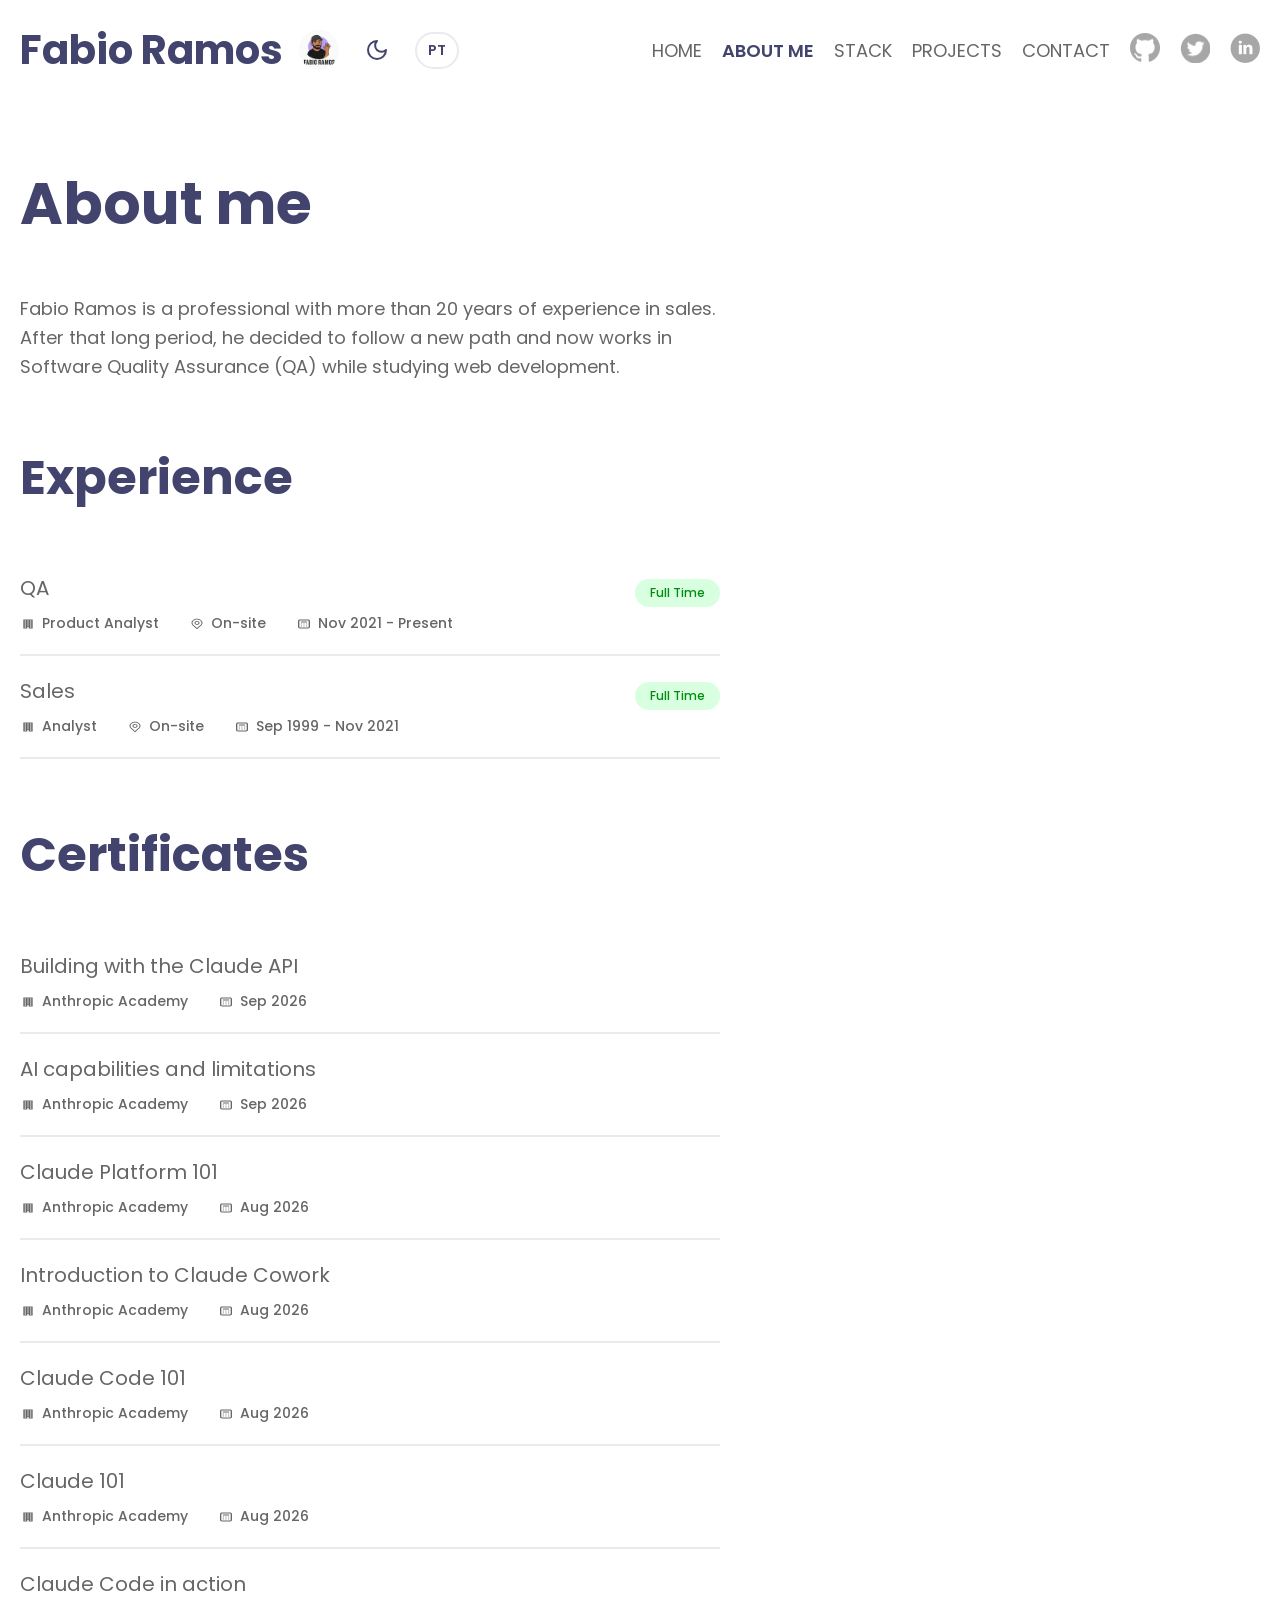
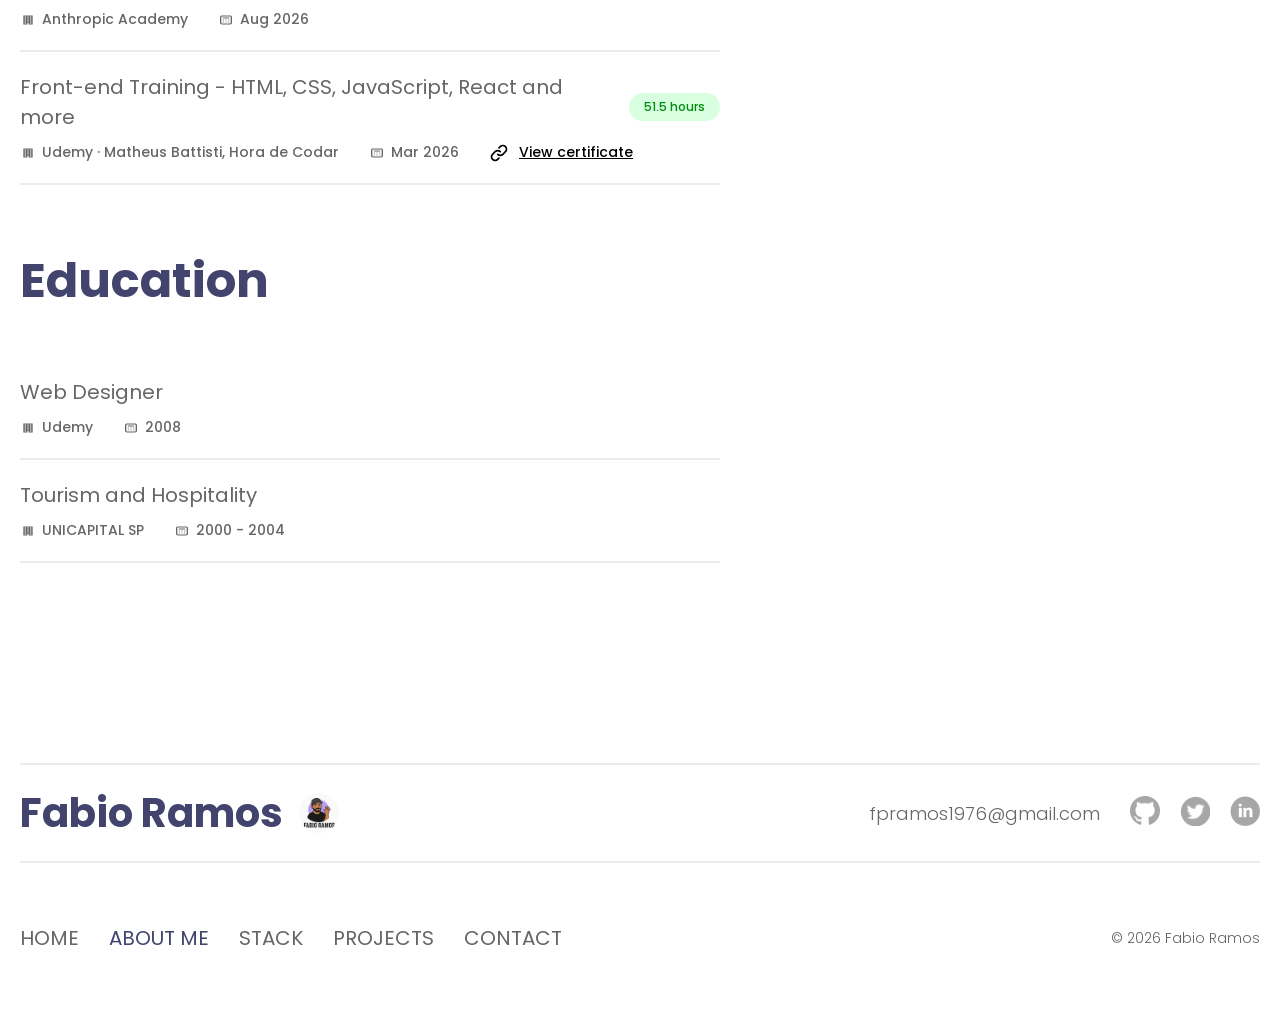
==== commit e17c1b80: "Adiciona botão para trocar o idioma entre português e inglês - Botão EN/PT no cabeçalho, ao lado do " ====
--- a/about.html
+++ b/about.html
@@ -3,8 +3,8 @@
   <head>
     <meta charset="UTF-8" />
     <meta name="viewport" content="width=device-width, initial-scale=1.0" />
-    <title>Sobre mim | Fabio Ramos</title>
-    <meta name="description" content="Experiência profissional e formação de Fabio Ramos." />
+    <title data-i18n="t70">Sobre mim | Fabio Ramos</title>
+    <meta name="description" content="Experiência profissional e formação de Fabio Ramos." data-i18n-attr="content:t71" />
     <meta property="og:title" content="Sobre mim | Fabio Ramos" />
     <meta property="og:description" content="Experiência profissional e formação de Fabio Ramos." />
     <meta property="og:image" content="assets/images/avatar-fabio.jpg" />
@@ -16,11 +16,12 @@
       rel="stylesheet"
     />
     <link rel="stylesheet" href="css/main.css" />
-    <!-- Carregado no head para aplicar o tema antes da página ser desenhada -->
+    <!-- Carregados no head para aplicar tema e idioma antes da página ser desenhada -->
+    <script src="assets/translations.js"></script>
     <script src="assets/main.js"></script>
   </head>
   <body class="about-page">
-    <a class="skipLink" href="#conteudo">Pular para o conteúdo</a>
+    <a class="skipLink" href="#conteudo"><span data-i18n="t60">Pular para o conteúdo</span></a>
     <div class="container">
       <header class="primaryHeader">
         <div class="columnLeft">
@@ -31,15 +32,18 @@
           <button id="toggleDarkMode" type="button" aria-label="Alternar tema claro/escuro">
             <svg xmlns="http://www.w3.org/2000/svg" width="24" height="24" viewBox="0 0 24 24" fill="none" stroke="currentColor" stroke-width="2" stroke-linecap="round" stroke-linejoin="round" aria-hidden="true"><path d="M12 3a6 6 0 0 0 9 9 9 9 0 1 1-9-9Z"/></svg>
           </button>
+          <button id="toggleLanguage" class="langToggle" type="button" aria-label="Mudar idioma para inglês" data-i18n-attr="aria-label:t61">
+            <span data-i18n="t62">EN</span>
+          </button>
         </div>
 
-        <nav class="columnRight" aria-label="Menu principal">
+        <nav class="columnRight" aria-label="Menu principal" data-i18n-attr="aria-label:t63">
           <ul class="menu">
-            <li><a href="index.html">HOME</a></li>
-            <li><a href="about.html" aria-current="page">SOBRE MIM</a></li>
-            <li><a href="stack.html">STACK</a></li>
-            <li><a href="project.html">PROJETOS</a></li>
-            <li><a href="contact.html">CONTATO</a></li>
+            <li><a href="index.html"><span data-i18n="t64">HOME</span></a></li>
+            <li><a href="about.html" aria-current="page"><span data-i18n="t65">SOBRE MIM</span></a></li>
+            <li><a href="stack.html"><span data-i18n="t66">STACK</span></a></li>
+            <li><a href="project.html"><span data-i18n="t67">PROJETOS</span></a></li>
+            <li><a href="contact.html"><span data-i18n="t68">CONTATO</span></a></li>
           </ul>
           <ul class="socialList">
             <li>
@@ -63,42 +67,40 @@
 
       <main id="conteudo">
         <section class="sectionAbout">
-          <h1>Sobre mim</h1>
+          <h1><span data-i18n="t39">Sobre mim</span></h1>
           <p>
-            Fabio Ramos é um profissional com mais de 20 anos de experiência na área comercial.
-            Após esse longo período, decidiu seguir uma nova trajetória e hoje atua na área de
-            Qualidade de Software (QA), enquanto estuda desenvolvimento web.
+            <span data-i18n="t40">Fabio Ramos é um profissional com mais de 20 anos de experiência na área comercial. Após esse longo período, decidiu seguir uma nova trajetória e hoje atua na área de Qualidade de Software (QA), enquanto estuda desenvolvimento web.</span>
           </p>
         </section>
         <section>
-          <h2>Experiência</h2>
+          <h2><span data-i18n="t41">Experiência</span></h2>
           <ul class="expList">
             <li class="expListItem">
               <div class="expFirstLine">
                 <h3>QA</h3>
-                <span class="expBadge">Full Time</span>
-              </div>
-              <div class="expSecondLine">
-                <div><svg width="16" height="12" viewBox="0 0 16 12" fill="none" xmlns="http://www.w3.org/2000/svg" aria-hidden="true"><path d="M3.33331 1.5V10.5H7.33331V8.75H8.66665V10.5H12.6666V1.5H3.33331ZM4.66665 2.5H5.99998V3.5H4.66665V2.5ZM7.33331 2.5H8.66665V3.5H7.33331V2.5ZM9.99998 2.5H11.3333V3.5H9.99998V2.5ZM4.66665 4.5H5.99998V5.5H4.66665V4.5ZM7.33331 4.5H8.66665V5.5H7.33331V4.5ZM9.99998 4.5H11.3333V5.5H9.99998V4.5ZM4.66665 6.5H5.99998V7.5H4.66665V6.5ZM7.33331 6.5H8.66665V7.5H7.33331V6.5ZM9.99998 6.5H11.3333V7.5H9.99998V6.5ZM4.66665 8.5H5.99998V9.5H4.66665V8.5ZM9.99998 8.5H11.3333V9.5H9.99998V8.5Z" fill="currentColor"/></svg> Analista de Produto</div>
-                <div><svg width="16" height="12" viewBox="0 0 16 12" fill="none" xmlns="http://www.w3.org/2000/svg" aria-hidden="true"><path d="M8 6.75C7.50555 6.75 7.0222 6.64003 6.61108 6.43401C6.19995 6.22798 5.87952 5.93514 5.6903 5.59253C5.50108 5.24992 5.45157 4.87292 5.54804 4.50921C5.6445 4.14549 5.8826 3.8114 6.23223 3.54918C6.58187 3.28695 7.02732 3.10838 7.51228 3.03603C7.99723 2.96368 8.4999 3.00081 8.95671 3.14273C9.41353 3.28464 9.80397 3.52496 10.0787 3.83331C10.3534 4.14165 10.5 4.50416 10.5 4.875C10.4992 5.3721 10.2356 5.84867 9.76689 6.20017C9.29822 6.55167 8.6628 6.74941 8 6.75ZM8 3.75C7.70333 3.75 7.41332 3.81598 7.16665 3.9396C6.91997 4.06321 6.72771 4.23892 6.61418 4.44448C6.50065 4.65005 6.47095 4.87625 6.52882 5.09448C6.5867 5.31271 6.72956 5.51316 6.93934 5.6705C7.14912 5.82783 7.41639 5.93498 7.70737 5.97838C7.99834 6.02179 8.29994 5.99951 8.57403 5.91437C8.84812 5.82922 9.08238 5.68502 9.24721 5.50002C9.41203 5.31501 9.5 5.09751 9.5 4.875C9.4996 4.57672 9.34144 4.29075 9.06022 4.07983C8.779 3.86892 8.3977 3.7503 8 3.75Z" fill="currentColor"/><path d="M8.00001 11.25L3.78201 7.51912C3.7234 7.4631 3.66539 7.40673 3.60801 7.35C2.8875 6.63817 2.49826 5.76871 2.50001 4.875C2.50001 3.78098 3.07947 2.73177 4.11092 1.95818C5.14237 1.1846 6.54132 0.75 8.00001 0.75C9.4587 0.75 10.8576 1.1846 11.8891 1.95818C12.9205 2.73177 13.5 3.78098 13.5 4.875C13.5018 5.7683 13.1127 6.63737 12.3925 7.34888L12.392 7.35C12.392 7.35 12.242 7.49775 12.2195 7.51763L8.00001 11.25ZM4.40601 6.89813C4.40701 6.89813 4.52301 7.01362 4.54951 7.03837L8.00001 10.0905L11.455 7.03425C11.477 7.01362 11.594 6.89738 11.5945 6.897C12.1831 6.31542 12.5012 5.60514 12.5 4.875C12.5 3.97989 12.0259 3.12145 11.182 2.48851C10.3381 1.85558 9.19348 1.5 8.00001 1.5C6.80653 1.5 5.66194 1.85558 4.81803 2.48851C3.97411 3.12145 3.50001 3.97989 3.50001 4.875C3.49896 5.60559 3.81739 6.31628 4.40651 6.89813H4.40601Z" fill="currentColor"/></svg> Presencial</div>
-                <div><svg width="16" height="12" viewBox="0 0 16 12" fill="none" xmlns="http://www.w3.org/2000/svg" aria-hidden="true"><path d="M5.33329 6.5C5.15648 6.5 4.98691 6.44732 4.86189 6.35355C4.73686 6.25979 4.66663 6.13261 4.66663 6C4.66663 5.86739 4.73686 5.74021 4.86189 5.64645C4.98691 5.55268 5.15648 5.5 5.33329 5.5C5.5101 5.5 5.67967 5.55268 5.8047 5.64645C5.92972 5.74021 5.99996 5.86739 5.99996 6C5.99996 6.13261 5.92972 6.25979 5.8047 6.35355C5.67967 6.44732 5.5101 6.5 5.33329 6.5ZM5.33329 8.5C5.15648 8.5 4.98691 8.44732 4.86189 8.35355C4.73686 8.25979 4.66663 8.13261 4.66663 8C4.66663 7.86739 4.73686 7.74021 4.86189 7.64645C4.98691 7.55268 5.15648 7.5 5.33329 7.5C5.5101 7.5 5.67967 7.55268 5.8047 7.64645C5.92972 7.74021 5.99996 7.86739 5.99996 8C5.99996 8.13261 5.92972 8.25979 5.8047 8.35355C5.67967 8.44732 5.5101 8.5 5.33329 8.5ZM7.33329 8C7.33329 8.13261 7.40353 8.25979 7.52855 8.35355C7.65358 8.44732 7.82315 8.5 7.99996 8.5C8.17677 8.5 8.34634 8.44732 8.47136 8.35355C8.59639 8.25979 8.66663 8.13261 8.66663 8C8.66663 7.86739 8.59639 7.74021 8.47136 7.64645C8.34634 7.55268 8.17677 7.5 7.99996 7.5C7.82315 7.5 7.65358 7.55268 7.52855 7.64645C7.40353 7.74021 7.33329 7.86739 7.33329 8ZM10.6666 8.5C10.4898 8.5 10.3202 8.44732 10.1952 8.35355C10.0702 8.25979 9.99996 8.13261 9.99996 8C9.99996 7.86739 10.0702 7.74021 10.1952 7.64645C10.3202 7.55268 10.4898 7.5 10.6666 7.5C10.8434 7.5 11.013 7.55268 11.138 7.64645C11.2631 7.74021 11.3333 7.86739 11.3333 8C11.3333 8.13261 11.2631 8.25979 11.138 8.35355C11.013 8.44732 10.8434 8.5 10.6666 8.5ZM7.33329 6C7.33329 6.13261 7.40353 6.25979 7.52855 6.35355C7.65358 6.44732 7.82315 6.5 7.99996 6.5C8.17677 6.5 8.34634 6.44732 8.47136 6.35355C8.59639 6.25979 8.66663 6.13261 8.66663 6C8.66663 5.86739 8.59639 5.74021 8.47136 5.64645C8.34634 5.55268 8.17677 5.5 7.99996 5.5C7.82315 5.5 7.65358 5.55268 7.52855 5.64645C7.40353 5.74021 7.33329 5.86739 7.33329 6ZM10.6666 6.5C10.4898 6.5 10.3202 6.44732 10.1952 6.35355C10.0702 6.25979 9.99996 6.13261 9.99996 6C9.99996 5.86739 10.0702 5.74021 10.1952 5.64645C10.3202 5.55268 10.4898 5.5 10.6666 5.5C10.8434 5.5 11.013 5.55268 11.138 5.64645C11.2631 5.74021 11.3333 5.86739 11.3333 6C11.3333 6.13261 11.2631 6.25979 11.138 6.35355C11.013 6.44732 10.8434 6.5 10.6666 6.5ZM5.33329 3.5C5.15648 3.5 4.98691 3.55268 4.86189 3.64645C4.73686 3.74021 4.66663 3.86739 4.66663 4C4.66663 4.13261 4.73686 4.25979 4.86189 4.35355C4.98691 4.44732 5.15648 4.5 5.33329 4.5H10.6666C10.8434 4.5 11.013 4.44732 11.138 4.35355C11.2631 4.25979 11.3333 4.13261 11.3333 4C11.3333 3.86739 11.2631 3.74021 11.138 3.64645C11.013 3.55268 10.8434 3.5 10.6666 3.5H5.33329Z" fill="currentColor"/><path fill-rule="evenodd" clip-rule="evenodd" d="M4 1.5C3.46957 1.5 2.96086 1.65804 2.58579 1.93934C2.21071 2.22064 2 2.60218 2 3V9C2 9.39782 2.21071 9.77936 2.58579 10.0607C2.96086 10.342 3.46957 10.5 4 10.5H12C12.5304 10.5 13.0391 10.342 13.4142 10.0607C13.7893 9.77936 14 9.39782 14 9V3C14 2.60218 13.7893 2.22064 13.4142 1.93934C13.0391 1.65804 12.5304 1.5 12 1.5H4ZM12 2.5H4C3.82319 2.5 3.65362 2.55268 3.5286 2.64645C3.40357 2.74021 3.33333 2.86739 3.33333 3V9C3.33333 9.13261 3.40357 9.25979 3.5286 9.35355C3.65362 9.44732 3.82319 9.5 4 9.5H12C12.1768 9.5 12.3464 9.44732 12.4714 9.35355C12.5964 9.25979 12.6667 9.13261 12.6667 9V3C12.6667 2.86739 12.5964 2.74021 12.4714 2.64645C12.3464 2.55268 12.1768 2.5 12 2.5Z" fill="currentColor"/></svg> Nov 2021 - Atual</div>
-              </div>
-            </li>
-            <li class="expListItem">
-              <div class="expFirstLine">
-                <h3>Área Comercial</h3>
-                <span class="expBadge">Full Time</span>
-              </div>
-              <div class="expSecondLine">
-                <div><svg width="16" height="12" viewBox="0 0 16 12" fill="none" xmlns="http://www.w3.org/2000/svg" aria-hidden="true"><path d="M3.33331 1.5V10.5H7.33331V8.75H8.66665V10.5H12.6666V1.5H3.33331ZM4.66665 2.5H5.99998V3.5H4.66665V2.5ZM7.33331 2.5H8.66665V3.5H7.33331V2.5ZM9.99998 2.5H11.3333V3.5H9.99998V2.5ZM4.66665 4.5H5.99998V5.5H4.66665V4.5ZM7.33331 4.5H8.66665V5.5H7.33331V4.5ZM9.99998 4.5H11.3333V5.5H9.99998V4.5ZM4.66665 6.5H5.99998V7.5H4.66665V6.5ZM7.33331 6.5H8.66665V7.5H7.33331V6.5ZM9.99998 6.5H11.3333V7.5H9.99998V6.5ZM4.66665 8.5H5.99998V9.5H4.66665V8.5ZM9.99998 8.5H11.3333V9.5H9.99998V8.5Z" fill="currentColor"/></svg> Analista</div>
-                <div><svg width="16" height="12" viewBox="0 0 16 12" fill="none" xmlns="http://www.w3.org/2000/svg" aria-hidden="true"><path d="M8 6.75C7.50555 6.75 7.0222 6.64003 6.61108 6.43401C6.19995 6.22798 5.87952 5.93514 5.6903 5.59253C5.50108 5.24992 5.45157 4.87292 5.54804 4.50921C5.6445 4.14549 5.8826 3.8114 6.23223 3.54918C6.58187 3.28695 7.02732 3.10838 7.51228 3.03603C7.99723 2.96368 8.4999 3.00081 8.95671 3.14273C9.41353 3.28464 9.80397 3.52496 10.0787 3.83331C10.3534 4.14165 10.5 4.50416 10.5 4.875C10.4992 5.3721 10.2356 5.84867 9.76689 6.20017C9.29822 6.55167 8.6628 6.74941 8 6.75ZM8 3.75C7.70333 3.75 7.41332 3.81598 7.16665 3.9396C6.91997 4.06321 6.72771 4.23892 6.61418 4.44448C6.50065 4.65005 6.47095 4.87625 6.52882 5.09448C6.5867 5.31271 6.72956 5.51316 6.93934 5.6705C7.14912 5.82783 7.41639 5.93498 7.70737 5.97838C7.99834 6.02179 8.29994 5.99951 8.57403 5.91437C8.84812 5.82922 9.08238 5.68502 9.24721 5.50002C9.41203 5.31501 9.5 5.09751 9.5 4.875C9.4996 4.57672 9.34144 4.29075 9.06022 4.07983C8.779 3.86892 8.3977 3.7503 8 3.75Z" fill="currentColor"/><path d="M8.00001 11.25L3.78201 7.51912C3.7234 7.4631 3.66539 7.40673 3.60801 7.35C2.8875 6.63817 2.49826 5.76871 2.50001 4.875C2.50001 3.78098 3.07947 2.73177 4.11092 1.95818C5.14237 1.1846 6.54132 0.75 8.00001 0.75C9.4587 0.75 10.8576 1.1846 11.8891 1.95818C12.9205 2.73177 13.5 3.78098 13.5 4.875C13.5018 5.7683 13.1127 6.63737 12.3925 7.34888L12.392 7.35C12.392 7.35 12.242 7.49775 12.2195 7.51763L8.00001 11.25ZM4.40601 6.89813C4.40701 6.89813 4.52301 7.01362 4.54951 7.03837L8.00001 10.0905L11.455 7.03425C11.477 7.01362 11.594 6.89738 11.5945 6.897C12.1831 6.31542 12.5012 5.60514 12.5 4.875C12.5 3.97989 12.0259 3.12145 11.182 2.48851C10.3381 1.85558 9.19348 1.5 8.00001 1.5C6.80653 1.5 5.66194 1.85558 4.81803 2.48851C3.97411 3.12145 3.50001 3.97989 3.50001 4.875C3.49896 5.60559 3.81739 6.31628 4.40651 6.89813H4.40601Z" fill="currentColor"/></svg> Presencial</div>
-                <div><svg width="16" height="12" viewBox="0 0 16 12" fill="none" xmlns="http://www.w3.org/2000/svg" aria-hidden="true"><path d="M5.33329 6.5C5.15648 6.5 4.98691 6.44732 4.86189 6.35355C4.73686 6.25979 4.66663 6.13261 4.66663 6C4.66663 5.86739 4.73686 5.74021 4.86189 5.64645C4.98691 5.55268 5.15648 5.5 5.33329 5.5C5.5101 5.5 5.67967 5.55268 5.8047 5.64645C5.92972 5.74021 5.99996 5.86739 5.99996 6C5.99996 6.13261 5.92972 6.25979 5.8047 6.35355C5.67967 6.44732 5.5101 6.5 5.33329 6.5ZM5.33329 8.5C5.15648 8.5 4.98691 8.44732 4.86189 8.35355C4.73686 8.25979 4.66663 8.13261 4.66663 8C4.66663 7.86739 4.73686 7.74021 4.86189 7.64645C4.98691 7.55268 5.15648 7.5 5.33329 7.5C5.5101 7.5 5.67967 7.55268 5.8047 7.64645C5.92972 7.74021 5.99996 7.86739 5.99996 8C5.99996 8.13261 5.92972 8.25979 5.8047 8.35355C5.67967 8.44732 5.5101 8.5 5.33329 8.5ZM7.33329 8C7.33329 8.13261 7.40353 8.25979 7.52855 8.35355C7.65358 8.44732 7.82315 8.5 7.99996 8.5C8.17677 8.5 8.34634 8.44732 8.47136 8.35355C8.59639 8.25979 8.66663 8.13261 8.66663 8C8.66663 7.86739 8.59639 7.74021 8.47136 7.64645C8.34634 7.55268 8.17677 7.5 7.99996 7.5C7.82315 7.5 7.65358 7.55268 7.52855 7.64645C7.40353 7.74021 7.33329 7.86739 7.33329 8ZM10.6666 8.5C10.4898 8.5 10.3202 8.44732 10.1952 8.35355C10.0702 8.25979 9.99996 8.13261 9.99996 8C9.99996 7.86739 10.0702 7.74021 10.1952 7.64645C10.3202 7.55268 10.4898 7.5 10.6666 7.5C10.8434 7.5 11.013 7.55268 11.138 7.64645C11.2631 7.74021 11.3333 7.86739 11.3333 8C11.3333 8.13261 11.2631 8.25979 11.138 8.35355C11.013 8.44732 10.8434 8.5 10.6666 8.5ZM7.33329 6C7.33329 6.13261 7.40353 6.25979 7.52855 6.35355C7.65358 6.44732 7.82315 6.5 7.99996 6.5C8.17677 6.5 8.34634 6.44732 8.47136 6.35355C8.59639 6.25979 8.66663 6.13261 8.66663 6C8.66663 5.86739 8.59639 5.74021 8.47136 5.64645C8.34634 5.55268 8.17677 5.5 7.99996 5.5C7.82315 5.5 7.65358 5.55268 7.52855 5.64645C7.40353 5.74021 7.33329 5.86739 7.33329 6ZM10.6666 6.5C10.4898 6.5 10.3202 6.44732 10.1952 6.35355C10.0702 6.25979 9.99996 6.13261 9.99996 6C9.99996 5.86739 10.0702 5.74021 10.1952 5.64645C10.3202 5.55268 10.4898 5.5 10.6666 5.5C10.8434 5.5 11.013 5.55268 11.138 5.64645C11.2631 5.74021 11.3333 5.86739 11.3333 6C11.3333 6.13261 11.2631 6.25979 11.138 6.35355C11.013 6.44732 10.8434 6.5 10.6666 6.5ZM5.33329 3.5C5.15648 3.5 4.98691 3.55268 4.86189 3.64645C4.73686 3.74021 4.66663 3.86739 4.66663 4C4.66663 4.13261 4.73686 4.25979 4.86189 4.35355C4.98691 4.44732 5.15648 4.5 5.33329 4.5H10.6666C10.8434 4.5 11.013 4.44732 11.138 4.35355C11.2631 4.25979 11.3333 4.13261 11.3333 4C11.3333 3.86739 11.2631 3.74021 11.138 3.64645C11.013 3.55268 10.8434 3.5 10.6666 3.5H5.33329Z" fill="currentColor"/><path fill-rule="evenodd" clip-rule="evenodd" d="M4 1.5C3.46957 1.5 2.96086 1.65804 2.58579 1.93934C2.21071 2.22064 2 2.60218 2 3V9C2 9.39782 2.21071 9.77936 2.58579 10.0607C2.96086 10.342 3.46957 10.5 4 10.5H12C12.5304 10.5 13.0391 10.342 13.4142 10.0607C13.7893 9.77936 14 9.39782 14 9V3C14 2.60218 13.7893 2.22064 13.4142 1.93934C13.0391 1.65804 12.5304 1.5 12 1.5H4ZM12 2.5H4C3.82319 2.5 3.65362 2.55268 3.5286 2.64645C3.40357 2.74021 3.33333 2.86739 3.33333 3V9C3.33333 9.13261 3.40357 9.25979 3.5286 9.35355C3.65362 9.44732 3.82319 9.5 4 9.5H12C12.1768 9.5 12.3464 9.44732 12.4714 9.35355C12.5964 9.25979 12.6667 9.13261 12.6667 9V3C12.6667 2.86739 12.5964 2.74021 12.4714 2.64645C12.3464 2.55268 12.1768 2.5 12 2.5Z" fill="currentColor"/></svg> Set 1999 - Nov 2021</div>
+                <span class="expBadge"><span data-i18n="t42">Tempo integral</span></span>
+              </div>
+              <div class="expSecondLine">
+                <div><svg width="16" height="12" viewBox="0 0 16 12" fill="none" xmlns="http://www.w3.org/2000/svg" aria-hidden="true"><path d="M3.33331 1.5V10.5H7.33331V8.75H8.66665V10.5H12.6666V1.5H3.33331ZM4.66665 2.5H5.99998V3.5H4.66665V2.5ZM7.33331 2.5H8.66665V3.5H7.33331V2.5ZM9.99998 2.5H11.3333V3.5H9.99998V2.5ZM4.66665 4.5H5.99998V5.5H4.66665V4.5ZM7.33331 4.5H8.66665V5.5H7.33331V4.5ZM9.99998 4.5H11.3333V5.5H9.99998V4.5ZM4.66665 6.5H5.99998V7.5H4.66665V6.5ZM7.33331 6.5H8.66665V7.5H7.33331V6.5ZM9.99998 6.5H11.3333V7.5H9.99998V6.5ZM4.66665 8.5H5.99998V9.5H4.66665V8.5ZM9.99998 8.5H11.3333V9.5H9.99998V8.5Z" fill="currentColor"/></svg> <span data-i18n="t44">Analista de Produto</span></div>
+                <div><svg width="16" height="12" viewBox="0 0 16 12" fill="none" xmlns="http://www.w3.org/2000/svg" aria-hidden="true"><path d="M8 6.75C7.50555 6.75 7.0222 6.64003 6.61108 6.43401C6.19995 6.22798 5.87952 5.93514 5.6903 5.59253C5.50108 5.24992 5.45157 4.87292 5.54804 4.50921C5.6445 4.14549 5.8826 3.8114 6.23223 3.54918C6.58187 3.28695 7.02732 3.10838 7.51228 3.03603C7.99723 2.96368 8.4999 3.00081 8.95671 3.14273C9.41353 3.28464 9.80397 3.52496 10.0787 3.83331C10.3534 4.14165 10.5 4.50416 10.5 4.875C10.4992 5.3721 10.2356 5.84867 9.76689 6.20017C9.29822 6.55167 8.6628 6.74941 8 6.75ZM8 3.75C7.70333 3.75 7.41332 3.81598 7.16665 3.9396C6.91997 4.06321 6.72771 4.23892 6.61418 4.44448C6.50065 4.65005 6.47095 4.87625 6.52882 5.09448C6.5867 5.31271 6.72956 5.51316 6.93934 5.6705C7.14912 5.82783 7.41639 5.93498 7.70737 5.97838C7.99834 6.02179 8.29994 5.99951 8.57403 5.91437C8.84812 5.82922 9.08238 5.68502 9.24721 5.50002C9.41203 5.31501 9.5 5.09751 9.5 4.875C9.4996 4.57672 9.34144 4.29075 9.06022 4.07983C8.779 3.86892 8.3977 3.7503 8 3.75Z" fill="currentColor"/><path d="M8.00001 11.25L3.78201 7.51912C3.7234 7.4631 3.66539 7.40673 3.60801 7.35C2.8875 6.63817 2.49826 5.76871 2.50001 4.875C2.50001 3.78098 3.07947 2.73177 4.11092 1.95818C5.14237 1.1846 6.54132 0.75 8.00001 0.75C9.4587 0.75 10.8576 1.1846 11.8891 1.95818C12.9205 2.73177 13.5 3.78098 13.5 4.875C13.5018 5.7683 13.1127 6.63737 12.3925 7.34888L12.392 7.35C12.392 7.35 12.242 7.49775 12.2195 7.51763L8.00001 11.25ZM4.40601 6.89813C4.40701 6.89813 4.52301 7.01362 4.54951 7.03837L8.00001 10.0905L11.455 7.03425C11.477 7.01362 11.594 6.89738 11.5945 6.897C12.1831 6.31542 12.5012 5.60514 12.5 4.875C12.5 3.97989 12.0259 3.12145 11.182 2.48851C10.3381 1.85558 9.19348 1.5 8.00001 1.5C6.80653 1.5 5.66194 1.85558 4.81803 2.48851C3.97411 3.12145 3.50001 3.97989 3.50001 4.875C3.49896 5.60559 3.81739 6.31628 4.40651 6.89813H4.40601Z" fill="currentColor"/></svg> <span data-i18n="t43">Presencial</span></div>
+                <div><svg width="16" height="12" viewBox="0 0 16 12" fill="none" xmlns="http://www.w3.org/2000/svg" aria-hidden="true"><path d="M5.33329 6.5C5.15648 6.5 4.98691 6.44732 4.86189 6.35355C4.73686 6.25979 4.66663 6.13261 4.66663 6C4.66663 5.86739 4.73686 5.74021 4.86189 5.64645C4.98691 5.55268 5.15648 5.5 5.33329 5.5C5.5101 5.5 5.67967 5.55268 5.8047 5.64645C5.92972 5.74021 5.99996 5.86739 5.99996 6C5.99996 6.13261 5.92972 6.25979 5.8047 6.35355C5.67967 6.44732 5.5101 6.5 5.33329 6.5ZM5.33329 8.5C5.15648 8.5 4.98691 8.44732 4.86189 8.35355C4.73686 8.25979 4.66663 8.13261 4.66663 8C4.66663 7.86739 4.73686 7.74021 4.86189 7.64645C4.98691 7.55268 5.15648 7.5 5.33329 7.5C5.5101 7.5 5.67967 7.55268 5.8047 7.64645C5.92972 7.74021 5.99996 7.86739 5.99996 8C5.99996 8.13261 5.92972 8.25979 5.8047 8.35355C5.67967 8.44732 5.5101 8.5 5.33329 8.5ZM7.33329 8C7.33329 8.13261 7.40353 8.25979 7.52855 8.35355C7.65358 8.44732 7.82315 8.5 7.99996 8.5C8.17677 8.5 8.34634 8.44732 8.47136 8.35355C8.59639 8.25979 8.66663 8.13261 8.66663 8C8.66663 7.86739 8.59639 7.74021 8.47136 7.64645C8.34634 7.55268 8.17677 7.5 7.99996 7.5C7.82315 7.5 7.65358 7.55268 7.52855 7.64645C7.40353 7.74021 7.33329 7.86739 7.33329 8ZM10.6666 8.5C10.4898 8.5 10.3202 8.44732 10.1952 8.35355C10.0702 8.25979 9.99996 8.13261 9.99996 8C9.99996 7.86739 10.0702 7.74021 10.1952 7.64645C10.3202 7.55268 10.4898 7.5 10.6666 7.5C10.8434 7.5 11.013 7.55268 11.138 7.64645C11.2631 7.74021 11.3333 7.86739 11.3333 8C11.3333 8.13261 11.2631 8.25979 11.138 8.35355C11.013 8.44732 10.8434 8.5 10.6666 8.5ZM7.33329 6C7.33329 6.13261 7.40353 6.25979 7.52855 6.35355C7.65358 6.44732 7.82315 6.5 7.99996 6.5C8.17677 6.5 8.34634 6.44732 8.47136 6.35355C8.59639 6.25979 8.66663 6.13261 8.66663 6C8.66663 5.86739 8.59639 5.74021 8.47136 5.64645C8.34634 5.55268 8.17677 5.5 7.99996 5.5C7.82315 5.5 7.65358 5.55268 7.52855 5.64645C7.40353 5.74021 7.33329 5.86739 7.33329 6ZM10.6666 6.5C10.4898 6.5 10.3202 6.44732 10.1952 6.35355C10.0702 6.25979 9.99996 6.13261 9.99996 6C9.99996 5.86739 10.0702 5.74021 10.1952 5.64645C10.3202 5.55268 10.4898 5.5 10.6666 5.5C10.8434 5.5 11.013 5.55268 11.138 5.64645C11.2631 5.74021 11.3333 5.86739 11.3333 6C11.3333 6.13261 11.2631 6.25979 11.138 6.35355C11.013 6.44732 10.8434 6.5 10.6666 6.5ZM5.33329 3.5C5.15648 3.5 4.98691 3.55268 4.86189 3.64645C4.73686 3.74021 4.66663 3.86739 4.66663 4C4.66663 4.13261 4.73686 4.25979 4.86189 4.35355C4.98691 4.44732 5.15648 4.5 5.33329 4.5H10.6666C10.8434 4.5 11.013 4.44732 11.138 4.35355C11.2631 4.25979 11.3333 4.13261 11.3333 4C11.3333 3.86739 11.2631 3.74021 11.138 3.64645C11.013 3.55268 10.8434 3.5 10.6666 3.5H5.33329Z" fill="currentColor"/><path fill-rule="evenodd" clip-rule="evenodd" d="M4 1.5C3.46957 1.5 2.96086 1.65804 2.58579 1.93934C2.21071 2.22064 2 2.60218 2 3V9C2 9.39782 2.21071 9.77936 2.58579 10.0607C2.96086 10.342 3.46957 10.5 4 10.5H12C12.5304 10.5 13.0391 10.342 13.4142 10.0607C13.7893 9.77936 14 9.39782 14 9V3C14 2.60218 13.7893 2.22064 13.4142 1.93934C13.0391 1.65804 12.5304 1.5 12 1.5H4ZM12 2.5H4C3.82319 2.5 3.65362 2.55268 3.5286 2.64645C3.40357 2.74021 3.33333 2.86739 3.33333 3V9C3.33333 9.13261 3.40357 9.25979 3.5286 9.35355C3.65362 9.44732 3.82319 9.5 4 9.5H12C12.1768 9.5 12.3464 9.44732 12.4714 9.35355C12.5964 9.25979 12.6667 9.13261 12.6667 9V3C12.6667 2.86739 12.5964 2.74021 12.4714 2.64645C12.3464 2.55268 12.1768 2.5 12 2.5Z" fill="currentColor"/></svg> <span data-i18n="t45">Nov 2021 - Atual</span></div>
+              </div>
+            </li>
+            <li class="expListItem">
+              <div class="expFirstLine">
+                <h3><span data-i18n="t46">Área Comercial</span></h3>
+                <span class="expBadge"><span data-i18n="t42">Tempo integral</span></span>
+              </div>
+              <div class="expSecondLine">
+                <div><svg width="16" height="12" viewBox="0 0 16 12" fill="none" xmlns="http://www.w3.org/2000/svg" aria-hidden="true"><path d="M3.33331 1.5V10.5H7.33331V8.75H8.66665V10.5H12.6666V1.5H3.33331ZM4.66665 2.5H5.99998V3.5H4.66665V2.5ZM7.33331 2.5H8.66665V3.5H7.33331V2.5ZM9.99998 2.5H11.3333V3.5H9.99998V2.5ZM4.66665 4.5H5.99998V5.5H4.66665V4.5ZM7.33331 4.5H8.66665V5.5H7.33331V4.5ZM9.99998 4.5H11.3333V5.5H9.99998V4.5ZM4.66665 6.5H5.99998V7.5H4.66665V6.5ZM7.33331 6.5H8.66665V7.5H7.33331V6.5ZM9.99998 6.5H11.3333V7.5H9.99998V6.5ZM4.66665 8.5H5.99998V9.5H4.66665V8.5ZM9.99998 8.5H11.3333V9.5H9.99998V8.5Z" fill="currentColor"/></svg> <span data-i18n="t47">Analista</span></div>
+                <div><svg width="16" height="12" viewBox="0 0 16 12" fill="none" xmlns="http://www.w3.org/2000/svg" aria-hidden="true"><path d="M8 6.75C7.50555 6.75 7.0222 6.64003 6.61108 6.43401C6.19995 6.22798 5.87952 5.93514 5.6903 5.59253C5.50108 5.24992 5.45157 4.87292 5.54804 4.50921C5.6445 4.14549 5.8826 3.8114 6.23223 3.54918C6.58187 3.28695 7.02732 3.10838 7.51228 3.03603C7.99723 2.96368 8.4999 3.00081 8.95671 3.14273C9.41353 3.28464 9.80397 3.52496 10.0787 3.83331C10.3534 4.14165 10.5 4.50416 10.5 4.875C10.4992 5.3721 10.2356 5.84867 9.76689 6.20017C9.29822 6.55167 8.6628 6.74941 8 6.75ZM8 3.75C7.70333 3.75 7.41332 3.81598 7.16665 3.9396C6.91997 4.06321 6.72771 4.23892 6.61418 4.44448C6.50065 4.65005 6.47095 4.87625 6.52882 5.09448C6.5867 5.31271 6.72956 5.51316 6.93934 5.6705C7.14912 5.82783 7.41639 5.93498 7.70737 5.97838C7.99834 6.02179 8.29994 5.99951 8.57403 5.91437C8.84812 5.82922 9.08238 5.68502 9.24721 5.50002C9.41203 5.31501 9.5 5.09751 9.5 4.875C9.4996 4.57672 9.34144 4.29075 9.06022 4.07983C8.779 3.86892 8.3977 3.7503 8 3.75Z" fill="currentColor"/><path d="M8.00001 11.25L3.78201 7.51912C3.7234 7.4631 3.66539 7.40673 3.60801 7.35C2.8875 6.63817 2.49826 5.76871 2.50001 4.875C2.50001 3.78098 3.07947 2.73177 4.11092 1.95818C5.14237 1.1846 6.54132 0.75 8.00001 0.75C9.4587 0.75 10.8576 1.1846 11.8891 1.95818C12.9205 2.73177 13.5 3.78098 13.5 4.875C13.5018 5.7683 13.1127 6.63737 12.3925 7.34888L12.392 7.35C12.392 7.35 12.242 7.49775 12.2195 7.51763L8.00001 11.25ZM4.40601 6.89813C4.40701 6.89813 4.52301 7.01362 4.54951 7.03837L8.00001 10.0905L11.455 7.03425C11.477 7.01362 11.594 6.89738 11.5945 6.897C12.1831 6.31542 12.5012 5.60514 12.5 4.875C12.5 3.97989 12.0259 3.12145 11.182 2.48851C10.3381 1.85558 9.19348 1.5 8.00001 1.5C6.80653 1.5 5.66194 1.85558 4.81803 2.48851C3.97411 3.12145 3.50001 3.97989 3.50001 4.875C3.49896 5.60559 3.81739 6.31628 4.40651 6.89813H4.40601Z" fill="currentColor"/></svg> <span data-i18n="t43">Presencial</span></div>
+                <div><svg width="16" height="12" viewBox="0 0 16 12" fill="none" xmlns="http://www.w3.org/2000/svg" aria-hidden="true"><path d="M5.33329 6.5C5.15648 6.5 4.98691 6.44732 4.86189 6.35355C4.73686 6.25979 4.66663 6.13261 4.66663 6C4.66663 5.86739 4.73686 5.74021 4.86189 5.64645C4.98691 5.55268 5.15648 5.5 5.33329 5.5C5.5101 5.5 5.67967 5.55268 5.8047 5.64645C5.92972 5.74021 5.99996 5.86739 5.99996 6C5.99996 6.13261 5.92972 6.25979 5.8047 6.35355C5.67967 6.44732 5.5101 6.5 5.33329 6.5ZM5.33329 8.5C5.15648 8.5 4.98691 8.44732 4.86189 8.35355C4.73686 8.25979 4.66663 8.13261 4.66663 8C4.66663 7.86739 4.73686 7.74021 4.86189 7.64645C4.98691 7.55268 5.15648 7.5 5.33329 7.5C5.5101 7.5 5.67967 7.55268 5.8047 7.64645C5.92972 7.74021 5.99996 7.86739 5.99996 8C5.99996 8.13261 5.92972 8.25979 5.8047 8.35355C5.67967 8.44732 5.5101 8.5 5.33329 8.5ZM7.33329 8C7.33329 8.13261 7.40353 8.25979 7.52855 8.35355C7.65358 8.44732 7.82315 8.5 7.99996 8.5C8.17677 8.5 8.34634 8.44732 8.47136 8.35355C8.59639 8.25979 8.66663 8.13261 8.66663 8C8.66663 7.86739 8.59639 7.74021 8.47136 7.64645C8.34634 7.55268 8.17677 7.5 7.99996 7.5C7.82315 7.5 7.65358 7.55268 7.52855 7.64645C7.40353 7.74021 7.33329 7.86739 7.33329 8ZM10.6666 8.5C10.4898 8.5 10.3202 8.44732 10.1952 8.35355C10.0702 8.25979 9.99996 8.13261 9.99996 8C9.99996 7.86739 10.0702 7.74021 10.1952 7.64645C10.3202 7.55268 10.4898 7.5 10.6666 7.5C10.8434 7.5 11.013 7.55268 11.138 7.64645C11.2631 7.74021 11.3333 7.86739 11.3333 8C11.3333 8.13261 11.2631 8.25979 11.138 8.35355C11.013 8.44732 10.8434 8.5 10.6666 8.5ZM7.33329 6C7.33329 6.13261 7.40353 6.25979 7.52855 6.35355C7.65358 6.44732 7.82315 6.5 7.99996 6.5C8.17677 6.5 8.34634 6.44732 8.47136 6.35355C8.59639 6.25979 8.66663 6.13261 8.66663 6C8.66663 5.86739 8.59639 5.74021 8.47136 5.64645C8.34634 5.55268 8.17677 5.5 7.99996 5.5C7.82315 5.5 7.65358 5.55268 7.52855 5.64645C7.40353 5.74021 7.33329 5.86739 7.33329 6ZM10.6666 6.5C10.4898 6.5 10.3202 6.44732 10.1952 6.35355C10.0702 6.25979 9.99996 6.13261 9.99996 6C9.99996 5.86739 10.0702 5.74021 10.1952 5.64645C10.3202 5.55268 10.4898 5.5 10.6666 5.5C10.8434 5.5 11.013 5.55268 11.138 5.64645C11.2631 5.74021 11.3333 5.86739 11.3333 6C11.3333 6.13261 11.2631 6.25979 11.138 6.35355C11.013 6.44732 10.8434 6.5 10.6666 6.5ZM5.33329 3.5C5.15648 3.5 4.98691 3.55268 4.86189 3.64645C4.73686 3.74021 4.66663 3.86739 4.66663 4C4.66663 4.13261 4.73686 4.25979 4.86189 4.35355C4.98691 4.44732 5.15648 4.5 5.33329 4.5H10.6666C10.8434 4.5 11.013 4.44732 11.138 4.35355C11.2631 4.25979 11.3333 4.13261 11.3333 4C11.3333 3.86739 11.2631 3.74021 11.138 3.64645C11.013 3.55268 10.8434 3.5 10.6666 3.5H5.33329Z" fill="currentColor"/><path fill-rule="evenodd" clip-rule="evenodd" d="M4 1.5C3.46957 1.5 2.96086 1.65804 2.58579 1.93934C2.21071 2.22064 2 2.60218 2 3V9C2 9.39782 2.21071 9.77936 2.58579 10.0607C2.96086 10.342 3.46957 10.5 4 10.5H12C12.5304 10.5 13.0391 10.342 13.4142 10.0607C13.7893 9.77936 14 9.39782 14 9V3C14 2.60218 13.7893 2.22064 13.4142 1.93934C13.0391 1.65804 12.5304 1.5 12 1.5H4ZM12 2.5H4C3.82319 2.5 3.65362 2.55268 3.5286 2.64645C3.40357 2.74021 3.33333 2.86739 3.33333 3V9C3.33333 9.13261 3.40357 9.25979 3.5286 9.35355C3.65362 9.44732 3.82319 9.5 4 9.5H12C12.1768 9.5 12.3464 9.44732 12.4714 9.35355C12.5964 9.25979 12.6667 9.13261 12.6667 9V3C12.6667 2.86739 12.5964 2.74021 12.4714 2.64645C12.3464 2.55268 12.1768 2.5 12 2.5Z" fill="currentColor"/></svg> <span data-i18n="t48">Set 1999 - Nov 2021</span></div>
               </div>
             </li>
           </ul>
         </section>
         <section>
-          <h2>Certificados</h2>
+          <h2><span data-i18n="t49">Certificados</span></h2>
           <ul class="expList">
             <li class="expListItem">
               <div class="expFirstLine">
@@ -107,7 +109,7 @@
               </div>
               <div class="expSecondLine">
                 <div><svg width="16" height="12" viewBox="0 0 16 12" fill="none" xmlns="http://www.w3.org/2000/svg" aria-hidden="true"><path d="M3.33331 1.5V10.5H7.33331V8.75H8.66665V10.5H12.6666V1.5H3.33331ZM4.66665 2.5H5.99998V3.5H4.66665V2.5ZM7.33331 2.5H8.66665V3.5H7.33331V2.5ZM9.99998 2.5H11.3333V3.5H9.99998V2.5ZM4.66665 4.5H5.99998V5.5H4.66665V4.5ZM7.33331 4.5H8.66665V5.5H7.33331V4.5ZM9.99998 4.5H11.3333V5.5H9.99998V4.5ZM4.66665 6.5H5.99998V7.5H4.66665V6.5ZM7.33331 6.5H8.66665V7.5H7.33331V6.5ZM9.99998 6.5H11.3333V7.5H9.99998V6.5ZM4.66665 8.5H5.99998V9.5H4.66665V8.5ZM9.99998 8.5H11.3333V9.5H9.99998V8.5Z" fill="currentColor"/></svg> Anthropic Academy</div>
-                <div><svg width="16" height="12" viewBox="0 0 16 12" fill="none" xmlns="http://www.w3.org/2000/svg" aria-hidden="true"><path d="M5.33329 6.5C5.15648 6.5 4.98691 6.44732 4.86189 6.35355C4.73686 6.25979 4.66663 6.13261 4.66663 6C4.66663 5.86739 4.73686 5.74021 4.86189 5.64645C4.98691 5.55268 5.15648 5.5 5.33329 5.5C5.5101 5.5 5.67967 5.55268 5.8047 5.64645C5.92972 5.74021 5.99996 5.86739 5.99996 6C5.99996 6.13261 5.92972 6.25979 5.8047 6.35355C5.67967 6.44732 5.5101 6.5 5.33329 6.5ZM5.33329 8.5C5.15648 8.5 4.98691 8.44732 4.86189 8.35355C4.73686 8.25979 4.66663 8.13261 4.66663 8C4.66663 7.86739 4.73686 7.74021 4.86189 7.64645C4.98691 7.55268 5.15648 7.5 5.33329 7.5C5.5101 7.5 5.67967 7.55268 5.8047 7.64645C5.92972 7.74021 5.99996 7.86739 5.99996 8C5.99996 8.13261 5.92972 8.25979 5.8047 8.35355C5.67967 8.44732 5.5101 8.5 5.33329 8.5ZM7.33329 8C7.33329 8.13261 7.40353 8.25979 7.52855 8.35355C7.65358 8.44732 7.82315 8.5 7.99996 8.5C8.17677 8.5 8.34634 8.44732 8.47136 8.35355C8.59639 8.25979 8.66663 8.13261 8.66663 8C8.66663 7.86739 8.59639 7.74021 8.47136 7.64645C8.34634 7.55268 8.17677 7.5 7.99996 7.5C7.82315 7.5 7.65358 7.55268 7.52855 7.64645C7.40353 7.74021 7.33329 7.86739 7.33329 8ZM10.6666 8.5C10.4898 8.5 10.3202 8.44732 10.1952 8.35355C10.0702 8.25979 9.99996 8.13261 9.99996 8C9.99996 7.86739 10.0702 7.74021 10.1952 7.64645C10.3202 7.55268 10.4898 7.5 10.6666 7.5C10.8434 7.5 11.013 7.55268 11.138 7.64645C11.2631 7.74021 11.3333 7.86739 11.3333 8C11.3333 8.13261 11.2631 8.25979 11.138 8.35355C11.013 8.44732 10.8434 8.5 10.6666 8.5ZM7.33329 6C7.33329 6.13261 7.40353 6.25979 7.52855 6.35355C7.65358 6.44732 7.82315 6.5 7.99996 6.5C8.17677 6.5 8.34634 6.44732 8.47136 6.35355C8.59639 6.25979 8.66663 6.13261 8.66663 6C8.66663 5.86739 8.59639 5.74021 8.47136 5.64645C8.34634 5.55268 8.17677 5.5 7.99996 5.5C7.82315 5.5 7.65358 5.55268 7.52855 5.64645C7.40353 5.74021 7.33329 5.86739 7.33329 6ZM10.6666 6.5C10.4898 6.5 10.3202 6.44732 10.1952 6.35355C10.0702 6.25979 9.99996 6.13261 9.99996 6C9.99996 5.86739 10.0702 5.74021 10.1952 5.64645C10.3202 5.55268 10.4898 5.5 10.6666 5.5C10.8434 5.5 11.013 5.55268 11.138 5.64645C11.2631 5.74021 11.3333 5.86739 11.3333 6C11.3333 6.13261 11.2631 6.25979 11.138 6.35355C11.013 6.44732 10.8434 6.5 10.6666 6.5ZM5.33329 3.5C5.15648 3.5 4.98691 3.55268 4.86189 3.64645C4.73686 3.74021 4.66663 3.86739 4.66663 4C4.66663 4.13261 4.73686 4.25979 4.86189 4.35355C4.98691 4.44732 5.15648 4.5 5.33329 4.5H10.6666C10.8434 4.5 11.013 4.44732 11.138 4.35355C11.2631 4.25979 11.3333 4.13261 11.3333 4C11.3333 3.86739 11.2631 3.74021 11.138 3.64645C11.013 3.55268 10.8434 3.5 10.6666 3.5H5.33329Z" fill="currentColor"/><path fill-rule="evenodd" clip-rule="evenodd" d="M4 1.5C3.46957 1.5 2.96086 1.65804 2.58579 1.93934C2.21071 2.22064 2 2.60218 2 3V9C2 9.39782 2.21071 9.77936 2.58579 10.0607C2.96086 10.342 3.46957 10.5 4 10.5H12C12.5304 10.5 13.0391 10.342 13.4142 10.0607C13.7893 9.77936 14 9.39782 14 9V3C14 2.60218 13.7893 2.22064 13.4142 1.93934C13.0391 1.65804 12.5304 1.5 12 1.5H4ZM12 2.5H4C3.82319 2.5 3.65362 2.55268 3.5286 2.64645C3.40357 2.74021 3.33333 2.86739 3.33333 3V9C3.33333 9.13261 3.40357 9.25979 3.5286 9.35355C3.65362 9.44732 3.82319 9.5 4 9.5H12C12.1768 9.5 12.3464 9.44732 12.4714 9.35355C12.5964 9.25979 12.6667 9.13261 12.6667 9V3C12.6667 2.86739 12.5964 2.74021 12.4714 2.64645C12.3464 2.55268 12.1768 2.5 12 2.5Z" fill="currentColor"/></svg> Set 2026</div>
+                <div><svg width="16" height="12" viewBox="0 0 16 12" fill="none" xmlns="http://www.w3.org/2000/svg" aria-hidden="true"><path d="M5.33329 6.5C5.15648 6.5 4.98691 6.44732 4.86189 6.35355C4.73686 6.25979 4.66663 6.13261 4.66663 6C4.66663 5.86739 4.73686 5.74021 4.86189 5.64645C4.98691 5.55268 5.15648 5.5 5.33329 5.5C5.5101 5.5 5.67967 5.55268 5.8047 5.64645C5.92972 5.74021 5.99996 5.86739 5.99996 6C5.99996 6.13261 5.92972 6.25979 5.8047 6.35355C5.67967 6.44732 5.5101 6.5 5.33329 6.5ZM5.33329 8.5C5.15648 8.5 4.98691 8.44732 4.86189 8.35355C4.73686 8.25979 4.66663 8.13261 4.66663 8C4.66663 7.86739 4.73686 7.74021 4.86189 7.64645C4.98691 7.55268 5.15648 7.5 5.33329 7.5C5.5101 7.5 5.67967 7.55268 5.8047 7.64645C5.92972 7.74021 5.99996 7.86739 5.99996 8C5.99996 8.13261 5.92972 8.25979 5.8047 8.35355C5.67967 8.44732 5.5101 8.5 5.33329 8.5ZM7.33329 8C7.33329 8.13261 7.40353 8.25979 7.52855 8.35355C7.65358 8.44732 7.82315 8.5 7.99996 8.5C8.17677 8.5 8.34634 8.44732 8.47136 8.35355C8.59639 8.25979 8.66663 8.13261 8.66663 8C8.66663 7.86739 8.59639 7.74021 8.47136 7.64645C8.34634 7.55268 8.17677 7.5 7.99996 7.5C7.82315 7.5 7.65358 7.55268 7.52855 7.64645C7.40353 7.74021 7.33329 7.86739 7.33329 8ZM10.6666 8.5C10.4898 8.5 10.3202 8.44732 10.1952 8.35355C10.0702 8.25979 9.99996 8.13261 9.99996 8C9.99996 7.86739 10.0702 7.74021 10.1952 7.64645C10.3202 7.55268 10.4898 7.5 10.6666 7.5C10.8434 7.5 11.013 7.55268 11.138 7.64645C11.2631 7.74021 11.3333 7.86739 11.3333 8C11.3333 8.13261 11.2631 8.25979 11.138 8.35355C11.013 8.44732 10.8434 8.5 10.6666 8.5ZM7.33329 6C7.33329 6.13261 7.40353 6.25979 7.52855 6.35355C7.65358 6.44732 7.82315 6.5 7.99996 6.5C8.17677 6.5 8.34634 6.44732 8.47136 6.35355C8.59639 6.25979 8.66663 6.13261 8.66663 6C8.66663 5.86739 8.59639 5.74021 8.47136 5.64645C8.34634 5.55268 8.17677 5.5 7.99996 5.5C7.82315 5.5 7.65358 5.55268 7.52855 5.64645C7.40353 5.74021 7.33329 5.86739 7.33329 6ZM10.6666 6.5C10.4898 6.5 10.3202 6.44732 10.1952 6.35355C10.0702 6.25979 9.99996 6.13261 9.99996 6C9.99996 5.86739 10.0702 5.74021 10.1952 5.64645C10.3202 5.55268 10.4898 5.5 10.6666 5.5C10.8434 5.5 11.013 5.55268 11.138 5.64645C11.2631 5.74021 11.3333 5.86739 11.3333 6C11.3333 6.13261 11.2631 6.25979 11.138 6.35355C11.013 6.44732 10.8434 6.5 10.6666 6.5ZM5.33329 3.5C5.15648 3.5 4.98691 3.55268 4.86189 3.64645C4.73686 3.74021 4.66663 3.86739 4.66663 4C4.66663 4.13261 4.73686 4.25979 4.86189 4.35355C4.98691 4.44732 5.15648 4.5 5.33329 4.5H10.6666C10.8434 4.5 11.013 4.44732 11.138 4.35355C11.2631 4.25979 11.3333 4.13261 11.3333 4C11.3333 3.86739 11.2631 3.74021 11.138 3.64645C11.013 3.55268 10.8434 3.5 10.6666 3.5H5.33329Z" fill="currentColor"/><path fill-rule="evenodd" clip-rule="evenodd" d="M4 1.5C3.46957 1.5 2.96086 1.65804 2.58579 1.93934C2.21071 2.22064 2 2.60218 2 3V9C2 9.39782 2.21071 9.77936 2.58579 10.0607C2.96086 10.342 3.46957 10.5 4 10.5H12C12.5304 10.5 13.0391 10.342 13.4142 10.0607C13.7893 9.77936 14 9.39782 14 9V3C14 2.60218 13.7893 2.22064 13.4142 1.93934C13.0391 1.65804 12.5304 1.5 12 1.5H4ZM12 2.5H4C3.82319 2.5 3.65362 2.55268 3.5286 2.64645C3.40357 2.74021 3.33333 2.86739 3.33333 3V9C3.33333 9.13261 3.40357 9.25979 3.5286 9.35355C3.65362 9.44732 3.82319 9.5 4 9.5H12C12.1768 9.5 12.3464 9.44732 12.4714 9.35355C12.5964 9.25979 12.6667 9.13261 12.6667 9V3C12.6667 2.86739 12.5964 2.74021 12.4714 2.64645C12.3464 2.55268 12.1768 2.5 12 2.5Z" fill="currentColor"/></svg> <span data-i18n="t50">Set 2026</span></div>
 
               </div>
             </li>
@@ -118,7 +120,7 @@
               </div>
               <div class="expSecondLine">
                 <div><svg width="16" height="12" viewBox="0 0 16 12" fill="none" xmlns="http://www.w3.org/2000/svg" aria-hidden="true"><path d="M3.33331 1.5V10.5H7.33331V8.75H8.66665V10.5H12.6666V1.5H3.33331ZM4.66665 2.5H5.99998V3.5H4.66665V2.5ZM7.33331 2.5H8.66665V3.5H7.33331V2.5ZM9.99998 2.5H11.3333V3.5H9.99998V2.5ZM4.66665 4.5H5.99998V5.5H4.66665V4.5ZM7.33331 4.5H8.66665V5.5H7.33331V4.5ZM9.99998 4.5H11.3333V5.5H9.99998V4.5ZM4.66665 6.5H5.99998V7.5H4.66665V6.5ZM7.33331 6.5H8.66665V7.5H7.33331V6.5ZM9.99998 6.5H11.3333V7.5H9.99998V6.5ZM4.66665 8.5H5.99998V9.5H4.66665V8.5ZM9.99998 8.5H11.3333V9.5H9.99998V8.5Z" fill="currentColor"/></svg> Anthropic Academy</div>
-                <div><svg width="16" height="12" viewBox="0 0 16 12" fill="none" xmlns="http://www.w3.org/2000/svg" aria-hidden="true"><path d="M5.33329 6.5C5.15648 6.5 4.98691 6.44732 4.86189 6.35355C4.73686 6.25979 4.66663 6.13261 4.66663 6C4.66663 5.86739 4.73686 5.74021 4.86189 5.64645C4.98691 5.55268 5.15648 5.5 5.33329 5.5C5.5101 5.5 5.67967 5.55268 5.8047 5.64645C5.92972 5.74021 5.99996 5.86739 5.99996 6C5.99996 6.13261 5.92972 6.25979 5.8047 6.35355C5.67967 6.44732 5.5101 6.5 5.33329 6.5ZM5.33329 8.5C5.15648 8.5 4.98691 8.44732 4.86189 8.35355C4.73686 8.25979 4.66663 8.13261 4.66663 8C4.66663 7.86739 4.73686 7.74021 4.86189 7.64645C4.98691 7.55268 5.15648 7.5 5.33329 7.5C5.5101 7.5 5.67967 7.55268 5.8047 7.64645C5.92972 7.74021 5.99996 7.86739 5.99996 8C5.99996 8.13261 5.92972 8.25979 5.8047 8.35355C5.67967 8.44732 5.5101 8.5 5.33329 8.5ZM7.33329 8C7.33329 8.13261 7.40353 8.25979 7.52855 8.35355C7.65358 8.44732 7.82315 8.5 7.99996 8.5C8.17677 8.5 8.34634 8.44732 8.47136 8.35355C8.59639 8.25979 8.66663 8.13261 8.66663 8C8.66663 7.86739 8.59639 7.74021 8.47136 7.64645C8.34634 7.55268 8.17677 7.5 7.99996 7.5C7.82315 7.5 7.65358 7.55268 7.52855 7.64645C7.40353 7.74021 7.33329 7.86739 7.33329 8ZM10.6666 8.5C10.4898 8.5 10.3202 8.44732 10.1952 8.35355C10.0702 8.25979 9.99996 8.13261 9.99996 8C9.99996 7.86739 10.0702 7.74021 10.1952 7.64645C10.3202 7.55268 10.4898 7.5 10.6666 7.5C10.8434 7.5 11.013 7.55268 11.138 7.64645C11.2631 7.74021 11.3333 7.86739 11.3333 8C11.3333 8.13261 11.2631 8.25979 11.138 8.35355C11.013 8.44732 10.8434 8.5 10.6666 8.5ZM7.33329 6C7.33329 6.13261 7.40353 6.25979 7.52855 6.35355C7.65358 6.44732 7.82315 6.5 7.99996 6.5C8.17677 6.5 8.34634 6.44732 8.47136 6.35355C8.59639 6.25979 8.66663 6.13261 8.66663 6C8.66663 5.86739 8.59639 5.74021 8.47136 5.64645C8.34634 5.55268 8.17677 5.5 7.99996 5.5C7.82315 5.5 7.65358 5.55268 7.52855 5.64645C7.40353 5.74021 7.33329 5.86739 7.33329 6ZM10.6666 6.5C10.4898 6.5 10.3202 6.44732 10.1952 6.35355C10.0702 6.25979 9.99996 6.13261 9.99996 6C9.99996 5.86739 10.0702 5.74021 10.1952 5.64645C10.3202 5.55268 10.4898 5.5 10.6666 5.5C10.8434 5.5 11.013 5.55268 11.138 5.64645C11.2631 5.74021 11.3333 5.86739 11.3333 6C11.3333 6.13261 11.2631 6.25979 11.138 6.35355C11.013 6.44732 10.8434 6.5 10.6666 6.5ZM5.33329 3.5C5.15648 3.5 4.98691 3.55268 4.86189 3.64645C4.73686 3.74021 4.66663 3.86739 4.66663 4C4.66663 4.13261 4.73686 4.25979 4.86189 4.35355C4.98691 4.44732 5.15648 4.5 5.33329 4.5H10.6666C10.8434 4.5 11.013 4.44732 11.138 4.35355C11.2631 4.25979 11.3333 4.13261 11.3333 4C11.3333 3.86739 11.2631 3.74021 11.138 3.64645C11.013 3.55268 10.8434 3.5 10.6666 3.5H5.33329Z" fill="currentColor"/><path fill-rule="evenodd" clip-rule="evenodd" d="M4 1.5C3.46957 1.5 2.96086 1.65804 2.58579 1.93934C2.21071 2.22064 2 2.60218 2 3V9C2 9.39782 2.21071 9.77936 2.58579 10.0607C2.96086 10.342 3.46957 10.5 4 10.5H12C12.5304 10.5 13.0391 10.342 13.4142 10.0607C13.7893 9.77936 14 9.39782 14 9V3C14 2.60218 13.7893 2.22064 13.4142 1.93934C13.0391 1.65804 12.5304 1.5 12 1.5H4ZM12 2.5H4C3.82319 2.5 3.65362 2.55268 3.5286 2.64645C3.40357 2.74021 3.33333 2.86739 3.33333 3V9C3.33333 9.13261 3.40357 9.25979 3.5286 9.35355C3.65362 9.44732 3.82319 9.5 4 9.5H12C12.1768 9.5 12.3464 9.44732 12.4714 9.35355C12.5964 9.25979 12.6667 9.13261 12.6667 9V3C12.6667 2.86739 12.5964 2.74021 12.4714 2.64645C12.3464 2.55268 12.1768 2.5 12 2.5Z" fill="currentColor"/></svg> Set 2026</div>
+                <div><svg width="16" height="12" viewBox="0 0 16 12" fill="none" xmlns="http://www.w3.org/2000/svg" aria-hidden="true"><path d="M5.33329 6.5C5.15648 6.5 4.98691 6.44732 4.86189 6.35355C4.73686 6.25979 4.66663 6.13261 4.66663 6C4.66663 5.86739 4.73686 5.74021 4.86189 5.64645C4.98691 5.55268 5.15648 5.5 5.33329 5.5C5.5101 5.5 5.67967 5.55268 5.8047 5.64645C5.92972 5.74021 5.99996 5.86739 5.99996 6C5.99996 6.13261 5.92972 6.25979 5.8047 6.35355C5.67967 6.44732 5.5101 6.5 5.33329 6.5ZM5.33329 8.5C5.15648 8.5 4.98691 8.44732 4.86189 8.35355C4.73686 8.25979 4.66663 8.13261 4.66663 8C4.66663 7.86739 4.73686 7.74021 4.86189 7.64645C4.98691 7.55268 5.15648 7.5 5.33329 7.5C5.5101 7.5 5.67967 7.55268 5.8047 7.64645C5.92972 7.74021 5.99996 7.86739 5.99996 8C5.99996 8.13261 5.92972 8.25979 5.8047 8.35355C5.67967 8.44732 5.5101 8.5 5.33329 8.5ZM7.33329 8C7.33329 8.13261 7.40353 8.25979 7.52855 8.35355C7.65358 8.44732 7.82315 8.5 7.99996 8.5C8.17677 8.5 8.34634 8.44732 8.47136 8.35355C8.59639 8.25979 8.66663 8.13261 8.66663 8C8.66663 7.86739 8.59639 7.74021 8.47136 7.64645C8.34634 7.55268 8.17677 7.5 7.99996 7.5C7.82315 7.5 7.65358 7.55268 7.52855 7.64645C7.40353 7.74021 7.33329 7.86739 7.33329 8ZM10.6666 8.5C10.4898 8.5 10.3202 8.44732 10.1952 8.35355C10.0702 8.25979 9.99996 8.13261 9.99996 8C9.99996 7.86739 10.0702 7.74021 10.1952 7.64645C10.3202 7.55268 10.4898 7.5 10.6666 7.5C10.8434 7.5 11.013 7.55268 11.138 7.64645C11.2631 7.74021 11.3333 7.86739 11.3333 8C11.3333 8.13261 11.2631 8.25979 11.138 8.35355C11.013 8.44732 10.8434 8.5 10.6666 8.5ZM7.33329 6C7.33329 6.13261 7.40353 6.25979 7.52855 6.35355C7.65358 6.44732 7.82315 6.5 7.99996 6.5C8.17677 6.5 8.34634 6.44732 8.47136 6.35355C8.59639 6.25979 8.66663 6.13261 8.66663 6C8.66663 5.86739 8.59639 5.74021 8.47136 5.64645C8.34634 5.55268 8.17677 5.5 7.99996 5.5C7.82315 5.5 7.65358 5.55268 7.52855 5.64645C7.40353 5.74021 7.33329 5.86739 7.33329 6ZM10.6666 6.5C10.4898 6.5 10.3202 6.44732 10.1952 6.35355C10.0702 6.25979 9.99996 6.13261 9.99996 6C9.99996 5.86739 10.0702 5.74021 10.1952 5.64645C10.3202 5.55268 10.4898 5.5 10.6666 5.5C10.8434 5.5 11.013 5.55268 11.138 5.64645C11.2631 5.74021 11.3333 5.86739 11.3333 6C11.3333 6.13261 11.2631 6.25979 11.138 6.35355C11.013 6.44732 10.8434 6.5 10.6666 6.5ZM5.33329 3.5C5.15648 3.5 4.98691 3.55268 4.86189 3.64645C4.73686 3.74021 4.66663 3.86739 4.66663 4C4.66663 4.13261 4.73686 4.25979 4.86189 4.35355C4.98691 4.44732 5.15648 4.5 5.33329 4.5H10.6666C10.8434 4.5 11.013 4.44732 11.138 4.35355C11.2631 4.25979 11.3333 4.13261 11.3333 4C11.3333 3.86739 11.2631 3.74021 11.138 3.64645C11.013 3.55268 10.8434 3.5 10.6666 3.5H5.33329Z" fill="currentColor"/><path fill-rule="evenodd" clip-rule="evenodd" d="M4 1.5C3.46957 1.5 2.96086 1.65804 2.58579 1.93934C2.21071 2.22064 2 2.60218 2 3V9C2 9.39782 2.21071 9.77936 2.58579 10.0607C2.96086 10.342 3.46957 10.5 4 10.5H12C12.5304 10.5 13.0391 10.342 13.4142 10.0607C13.7893 9.77936 14 9.39782 14 9V3C14 2.60218 13.7893 2.22064 13.4142 1.93934C13.0391 1.65804 12.5304 1.5 12 1.5H4ZM12 2.5H4C3.82319 2.5 3.65362 2.55268 3.5286 2.64645C3.40357 2.74021 3.33333 2.86739 3.33333 3V9C3.33333 9.13261 3.40357 9.25979 3.5286 9.35355C3.65362 9.44732 3.82319 9.5 4 9.5H12C12.1768 9.5 12.3464 9.44732 12.4714 9.35355C12.5964 9.25979 12.6667 9.13261 12.6667 9V3C12.6667 2.86739 12.5964 2.74021 12.4714 2.64645C12.3464 2.55268 12.1768 2.5 12 2.5Z" fill="currentColor"/></svg> <span data-i18n="t50">Set 2026</span></div>
 
               </div>
             </li>
@@ -129,7 +131,7 @@
               </div>
               <div class="expSecondLine">
                 <div><svg width="16" height="12" viewBox="0 0 16 12" fill="none" xmlns="http://www.w3.org/2000/svg" aria-hidden="true"><path d="M3.33331 1.5V10.5H7.33331V8.75H8.66665V10.5H12.6666V1.5H3.33331ZM4.66665 2.5H5.99998V3.5H4.66665V2.5ZM7.33331 2.5H8.66665V3.5H7.33331V2.5ZM9.99998 2.5H11.3333V3.5H9.99998V2.5ZM4.66665 4.5H5.99998V5.5H4.66665V4.5ZM7.33331 4.5H8.66665V5.5H7.33331V4.5ZM9.99998 4.5H11.3333V5.5H9.99998V4.5ZM4.66665 6.5H5.99998V7.5H4.66665V6.5ZM7.33331 6.5H8.66665V7.5H7.33331V6.5ZM9.99998 6.5H11.3333V7.5H9.99998V6.5ZM4.66665 8.5H5.99998V9.5H4.66665V8.5ZM9.99998 8.5H11.3333V9.5H9.99998V8.5Z" fill="currentColor"/></svg> Anthropic Academy</div>
-                <div><svg width="16" height="12" viewBox="0 0 16 12" fill="none" xmlns="http://www.w3.org/2000/svg" aria-hidden="true"><path d="M5.33329 6.5C5.15648 6.5 4.98691 6.44732 4.86189 6.35355C4.73686 6.25979 4.66663 6.13261 4.66663 6C4.66663 5.86739 4.73686 5.74021 4.86189 5.64645C4.98691 5.55268 5.15648 5.5 5.33329 5.5C5.5101 5.5 5.67967 5.55268 5.8047 5.64645C5.92972 5.74021 5.99996 5.86739 5.99996 6C5.99996 6.13261 5.92972 6.25979 5.8047 6.35355C5.67967 6.44732 5.5101 6.5 5.33329 6.5ZM5.33329 8.5C5.15648 8.5 4.98691 8.44732 4.86189 8.35355C4.73686 8.25979 4.66663 8.13261 4.66663 8C4.66663 7.86739 4.73686 7.74021 4.86189 7.64645C4.98691 7.55268 5.15648 7.5 5.33329 7.5C5.5101 7.5 5.67967 7.55268 5.8047 7.64645C5.92972 7.74021 5.99996 7.86739 5.99996 8C5.99996 8.13261 5.92972 8.25979 5.8047 8.35355C5.67967 8.44732 5.5101 8.5 5.33329 8.5ZM7.33329 8C7.33329 8.13261 7.40353 8.25979 7.52855 8.35355C7.65358 8.44732 7.82315 8.5 7.99996 8.5C8.17677 8.5 8.34634 8.44732 8.47136 8.35355C8.59639 8.25979 8.66663 8.13261 8.66663 8C8.66663 7.86739 8.59639 7.74021 8.47136 7.64645C8.34634 7.55268 8.17677 7.5 7.99996 7.5C7.82315 7.5 7.65358 7.55268 7.52855 7.64645C7.40353 7.74021 7.33329 7.86739 7.33329 8ZM10.6666 8.5C10.4898 8.5 10.3202 8.44732 10.1952 8.35355C10.0702 8.25979 9.99996 8.13261 9.99996 8C9.99996 7.86739 10.0702 7.74021 10.1952 7.64645C10.3202 7.55268 10.4898 7.5 10.6666 7.5C10.8434 7.5 11.013 7.55268 11.138 7.64645C11.2631 7.74021 11.3333 7.86739 11.3333 8C11.3333 8.13261 11.2631 8.25979 11.138 8.35355C11.013 8.44732 10.8434 8.5 10.6666 8.5ZM7.33329 6C7.33329 6.13261 7.40353 6.25979 7.52855 6.35355C7.65358 6.44732 7.82315 6.5 7.99996 6.5C8.17677 6.5 8.34634 6.44732 8.47136 6.35355C8.59639 6.25979 8.66663 6.13261 8.66663 6C8.66663 5.86739 8.59639 5.74021 8.47136 5.64645C8.34634 5.55268 8.17677 5.5 7.99996 5.5C7.82315 5.5 7.65358 5.55268 7.52855 5.64645C7.40353 5.74021 7.33329 5.86739 7.33329 6ZM10.6666 6.5C10.4898 6.5 10.3202 6.44732 10.1952 6.35355C10.0702 6.25979 9.99996 6.13261 9.99996 6C9.99996 5.86739 10.0702 5.74021 10.1952 5.64645C10.3202 5.55268 10.4898 5.5 10.6666 5.5C10.8434 5.5 11.013 5.55268 11.138 5.64645C11.2631 5.74021 11.3333 5.86739 11.3333 6C11.3333 6.13261 11.2631 6.25979 11.138 6.35355C11.013 6.44732 10.8434 6.5 10.6666 6.5ZM5.33329 3.5C5.15648 3.5 4.98691 3.55268 4.86189 3.64645C4.73686 3.74021 4.66663 3.86739 4.66663 4C4.66663 4.13261 4.73686 4.25979 4.86189 4.35355C4.98691 4.44732 5.15648 4.5 5.33329 4.5H10.6666C10.8434 4.5 11.013 4.44732 11.138 4.35355C11.2631 4.25979 11.3333 4.13261 11.3333 4C11.3333 3.86739 11.2631 3.74021 11.138 3.64645C11.013 3.55268 10.8434 3.5 10.6666 3.5H5.33329Z" fill="currentColor"/><path fill-rule="evenodd" clip-rule="evenodd" d="M4 1.5C3.46957 1.5 2.96086 1.65804 2.58579 1.93934C2.21071 2.22064 2 2.60218 2 3V9C2 9.39782 2.21071 9.77936 2.58579 10.0607C2.96086 10.342 3.46957 10.5 4 10.5H12C12.5304 10.5 13.0391 10.342 13.4142 10.0607C13.7893 9.77936 14 9.39782 14 9V3C14 2.60218 13.7893 2.22064 13.4142 1.93934C13.0391 1.65804 12.5304 1.5 12 1.5H4ZM12 2.5H4C3.82319 2.5 3.65362 2.55268 3.5286 2.64645C3.40357 2.74021 3.33333 2.86739 3.33333 3V9C3.33333 9.13261 3.40357 9.25979 3.5286 9.35355C3.65362 9.44732 3.82319 9.5 4 9.5H12C12.1768 9.5 12.3464 9.44732 12.4714 9.35355C12.5964 9.25979 12.6667 9.13261 12.6667 9V3C12.6667 2.86739 12.5964 2.74021 12.4714 2.64645C12.3464 2.55268 12.1768 2.5 12 2.5Z" fill="currentColor"/></svg> Ago 2026</div>
+                <div><svg width="16" height="12" viewBox="0 0 16 12" fill="none" xmlns="http://www.w3.org/2000/svg" aria-hidden="true"><path d="M5.33329 6.5C5.15648 6.5 4.98691 6.44732 4.86189 6.35355C4.73686 6.25979 4.66663 6.13261 4.66663 6C4.66663 5.86739 4.73686 5.74021 4.86189 5.64645C4.98691 5.55268 5.15648 5.5 5.33329 5.5C5.5101 5.5 5.67967 5.55268 5.8047 5.64645C5.92972 5.74021 5.99996 5.86739 5.99996 6C5.99996 6.13261 5.92972 6.25979 5.8047 6.35355C5.67967 6.44732 5.5101 6.5 5.33329 6.5ZM5.33329 8.5C5.15648 8.5 4.98691 8.44732 4.86189 8.35355C4.73686 8.25979 4.66663 8.13261 4.66663 8C4.66663 7.86739 4.73686 7.74021 4.86189 7.64645C4.98691 7.55268 5.15648 7.5 5.33329 7.5C5.5101 7.5 5.67967 7.55268 5.8047 7.64645C5.92972 7.74021 5.99996 7.86739 5.99996 8C5.99996 8.13261 5.92972 8.25979 5.8047 8.35355C5.67967 8.44732 5.5101 8.5 5.33329 8.5ZM7.33329 8C7.33329 8.13261 7.40353 8.25979 7.52855 8.35355C7.65358 8.44732 7.82315 8.5 7.99996 8.5C8.17677 8.5 8.34634 8.44732 8.47136 8.35355C8.59639 8.25979 8.66663 8.13261 8.66663 8C8.66663 7.86739 8.59639 7.74021 8.47136 7.64645C8.34634 7.55268 8.17677 7.5 7.99996 7.5C7.82315 7.5 7.65358 7.55268 7.52855 7.64645C7.40353 7.74021 7.33329 7.86739 7.33329 8ZM10.6666 8.5C10.4898 8.5 10.3202 8.44732 10.1952 8.35355C10.0702 8.25979 9.99996 8.13261 9.99996 8C9.99996 7.86739 10.0702 7.74021 10.1952 7.64645C10.3202 7.55268 10.4898 7.5 10.6666 7.5C10.8434 7.5 11.013 7.55268 11.138 7.64645C11.2631 7.74021 11.3333 7.86739 11.3333 8C11.3333 8.13261 11.2631 8.25979 11.138 8.35355C11.013 8.44732 10.8434 8.5 10.6666 8.5ZM7.33329 6C7.33329 6.13261 7.40353 6.25979 7.52855 6.35355C7.65358 6.44732 7.82315 6.5 7.99996 6.5C8.17677 6.5 8.34634 6.44732 8.47136 6.35355C8.59639 6.25979 8.66663 6.13261 8.66663 6C8.66663 5.86739 8.59639 5.74021 8.47136 5.64645C8.34634 5.55268 8.17677 5.5 7.99996 5.5C7.82315 5.5 7.65358 5.55268 7.52855 5.64645C7.40353 5.74021 7.33329 5.86739 7.33329 6ZM10.6666 6.5C10.4898 6.5 10.3202 6.44732 10.1952 6.35355C10.0702 6.25979 9.99996 6.13261 9.99996 6C9.99996 5.86739 10.0702 5.74021 10.1952 5.64645C10.3202 5.55268 10.4898 5.5 10.6666 5.5C10.8434 5.5 11.013 5.55268 11.138 5.64645C11.2631 5.74021 11.3333 5.86739 11.3333 6C11.3333 6.13261 11.2631 6.25979 11.138 6.35355C11.013 6.44732 10.8434 6.5 10.6666 6.5ZM5.33329 3.5C5.15648 3.5 4.98691 3.55268 4.86189 3.64645C4.73686 3.74021 4.66663 3.86739 4.66663 4C4.66663 4.13261 4.73686 4.25979 4.86189 4.35355C4.98691 4.44732 5.15648 4.5 5.33329 4.5H10.6666C10.8434 4.5 11.013 4.44732 11.138 4.35355C11.2631 4.25979 11.3333 4.13261 11.3333 4C11.3333 3.86739 11.2631 3.74021 11.138 3.64645C11.013 3.55268 10.8434 3.5 10.6666 3.5H5.33329Z" fill="currentColor"/><path fill-rule="evenodd" clip-rule="evenodd" d="M4 1.5C3.46957 1.5 2.96086 1.65804 2.58579 1.93934C2.21071 2.22064 2 2.60218 2 3V9C2 9.39782 2.21071 9.77936 2.58579 10.0607C2.96086 10.342 3.46957 10.5 4 10.5H12C12.5304 10.5 13.0391 10.342 13.4142 10.0607C13.7893 9.77936 14 9.39782 14 9V3C14 2.60218 13.7893 2.22064 13.4142 1.93934C13.0391 1.65804 12.5304 1.5 12 1.5H4ZM12 2.5H4C3.82319 2.5 3.65362 2.55268 3.5286 2.64645C3.40357 2.74021 3.33333 2.86739 3.33333 3V9C3.33333 9.13261 3.40357 9.25979 3.5286 9.35355C3.65362 9.44732 3.82319 9.5 4 9.5H12C12.1768 9.5 12.3464 9.44732 12.4714 9.35355C12.5964 9.25979 12.6667 9.13261 12.6667 9V3C12.6667 2.86739 12.5964 2.74021 12.4714 2.64645C12.3464 2.55268 12.1768 2.5 12 2.5Z" fill="currentColor"/></svg> <span data-i18n="t51">Ago 2026</span></div>
 
               </div>
             </li>
@@ -140,7 +142,7 @@
               </div>
               <div class="expSecondLine">
                 <div><svg width="16" height="12" viewBox="0 0 16 12" fill="none" xmlns="http://www.w3.org/2000/svg" aria-hidden="true"><path d="M3.33331 1.5V10.5H7.33331V8.75H8.66665V10.5H12.6666V1.5H3.33331ZM4.66665 2.5H5.99998V3.5H4.66665V2.5ZM7.33331 2.5H8.66665V3.5H7.33331V2.5ZM9.99998 2.5H11.3333V3.5H9.99998V2.5ZM4.66665 4.5H5.99998V5.5H4.66665V4.5ZM7.33331 4.5H8.66665V5.5H7.33331V4.5ZM9.99998 4.5H11.3333V5.5H9.99998V4.5ZM4.66665 6.5H5.99998V7.5H4.66665V6.5ZM7.33331 6.5H8.66665V7.5H7.33331V6.5ZM9.99998 6.5H11.3333V7.5H9.99998V6.5ZM4.66665 8.5H5.99998V9.5H4.66665V8.5ZM9.99998 8.5H11.3333V9.5H9.99998V8.5Z" fill="currentColor"/></svg> Anthropic Academy</div>
-                <div><svg width="16" height="12" viewBox="0 0 16 12" fill="none" xmlns="http://www.w3.org/2000/svg" aria-hidden="true"><path d="M5.33329 6.5C5.15648 6.5 4.98691 6.44732 4.86189 6.35355C4.73686 6.25979 4.66663 6.13261 4.66663 6C4.66663 5.86739 4.73686 5.74021 4.86189 5.64645C4.98691 5.55268 5.15648 5.5 5.33329 5.5C5.5101 5.5 5.67967 5.55268 5.8047 5.64645C5.92972 5.74021 5.99996 5.86739 5.99996 6C5.99996 6.13261 5.92972 6.25979 5.8047 6.35355C5.67967 6.44732 5.5101 6.5 5.33329 6.5ZM5.33329 8.5C5.15648 8.5 4.98691 8.44732 4.86189 8.35355C4.73686 8.25979 4.66663 8.13261 4.66663 8C4.66663 7.86739 4.73686 7.74021 4.86189 7.64645C4.98691 7.55268 5.15648 7.5 5.33329 7.5C5.5101 7.5 5.67967 7.55268 5.8047 7.64645C5.92972 7.74021 5.99996 7.86739 5.99996 8C5.99996 8.13261 5.92972 8.25979 5.8047 8.35355C5.67967 8.44732 5.5101 8.5 5.33329 8.5ZM7.33329 8C7.33329 8.13261 7.40353 8.25979 7.52855 8.35355C7.65358 8.44732 7.82315 8.5 7.99996 8.5C8.17677 8.5 8.34634 8.44732 8.47136 8.35355C8.59639 8.25979 8.66663 8.13261 8.66663 8C8.66663 7.86739 8.59639 7.74021 8.47136 7.64645C8.34634 7.55268 8.17677 7.5 7.99996 7.5C7.82315 7.5 7.65358 7.55268 7.52855 7.64645C7.40353 7.74021 7.33329 7.86739 7.33329 8ZM10.6666 8.5C10.4898 8.5 10.3202 8.44732 10.1952 8.35355C10.0702 8.25979 9.99996 8.13261 9.99996 8C9.99996 7.86739 10.0702 7.74021 10.1952 7.64645C10.3202 7.55268 10.4898 7.5 10.6666 7.5C10.8434 7.5 11.013 7.55268 11.138 7.64645C11.2631 7.74021 11.3333 7.86739 11.3333 8C11.3333 8.13261 11.2631 8.25979 11.138 8.35355C11.013 8.44732 10.8434 8.5 10.6666 8.5ZM7.33329 6C7.33329 6.13261 7.40353 6.25979 7.52855 6.35355C7.65358 6.44732 7.82315 6.5 7.99996 6.5C8.17677 6.5 8.34634 6.44732 8.47136 6.35355C8.59639 6.25979 8.66663 6.13261 8.66663 6C8.66663 5.86739 8.59639 5.74021 8.47136 5.64645C8.34634 5.55268 8.17677 5.5 7.99996 5.5C7.82315 5.5 7.65358 5.55268 7.52855 5.64645C7.40353 5.74021 7.33329 5.86739 7.33329 6ZM10.6666 6.5C10.4898 6.5 10.3202 6.44732 10.1952 6.35355C10.0702 6.25979 9.99996 6.13261 9.99996 6C9.99996 5.86739 10.0702 5.74021 10.1952 5.64645C10.3202 5.55268 10.4898 5.5 10.6666 5.5C10.8434 5.5 11.013 5.55268 11.138 5.64645C11.2631 5.74021 11.3333 5.86739 11.3333 6C11.3333 6.13261 11.2631 6.25979 11.138 6.35355C11.013 6.44732 10.8434 6.5 10.6666 6.5ZM5.33329 3.5C5.15648 3.5 4.98691 3.55268 4.86189 3.64645C4.73686 3.74021 4.66663 3.86739 4.66663 4C4.66663 4.13261 4.73686 4.25979 4.86189 4.35355C4.98691 4.44732 5.15648 4.5 5.33329 4.5H10.6666C10.8434 4.5 11.013 4.44732 11.138 4.35355C11.2631 4.25979 11.3333 4.13261 11.3333 4C11.3333 3.86739 11.2631 3.74021 11.138 3.64645C11.013 3.55268 10.8434 3.5 10.6666 3.5H5.33329Z" fill="currentColor"/><path fill-rule="evenodd" clip-rule="evenodd" d="M4 1.5C3.46957 1.5 2.96086 1.65804 2.58579 1.93934C2.21071 2.22064 2 2.60218 2 3V9C2 9.39782 2.21071 9.77936 2.58579 10.0607C2.96086 10.342 3.46957 10.5 4 10.5H12C12.5304 10.5 13.0391 10.342 13.4142 10.0607C13.7893 9.77936 14 9.39782 14 9V3C14 2.60218 13.7893 2.22064 13.4142 1.93934C13.0391 1.65804 12.5304 1.5 12 1.5H4ZM12 2.5H4C3.82319 2.5 3.65362 2.55268 3.5286 2.64645C3.40357 2.74021 3.33333 2.86739 3.33333 3V9C3.33333 9.13261 3.40357 9.25979 3.5286 9.35355C3.65362 9.44732 3.82319 9.5 4 9.5H12C12.1768 9.5 12.3464 9.44732 12.4714 9.35355C12.5964 9.25979 12.6667 9.13261 12.6667 9V3C12.6667 2.86739 12.5964 2.74021 12.4714 2.64645C12.3464 2.55268 12.1768 2.5 12 2.5Z" fill="currentColor"/></svg> Ago 2026</div>
+                <div><svg width="16" height="12" viewBox="0 0 16 12" fill="none" xmlns="http://www.w3.org/2000/svg" aria-hidden="true"><path d="M5.33329 6.5C5.15648 6.5 4.98691 6.44732 4.86189 6.35355C4.73686 6.25979 4.66663 6.13261 4.66663 6C4.66663 5.86739 4.73686 5.74021 4.86189 5.64645C4.98691 5.55268 5.15648 5.5 5.33329 5.5C5.5101 5.5 5.67967 5.55268 5.8047 5.64645C5.92972 5.74021 5.99996 5.86739 5.99996 6C5.99996 6.13261 5.92972 6.25979 5.8047 6.35355C5.67967 6.44732 5.5101 6.5 5.33329 6.5ZM5.33329 8.5C5.15648 8.5 4.98691 8.44732 4.86189 8.35355C4.73686 8.25979 4.66663 8.13261 4.66663 8C4.66663 7.86739 4.73686 7.74021 4.86189 7.64645C4.98691 7.55268 5.15648 7.5 5.33329 7.5C5.5101 7.5 5.67967 7.55268 5.8047 7.64645C5.92972 7.74021 5.99996 7.86739 5.99996 8C5.99996 8.13261 5.92972 8.25979 5.8047 8.35355C5.67967 8.44732 5.5101 8.5 5.33329 8.5ZM7.33329 8C7.33329 8.13261 7.40353 8.25979 7.52855 8.35355C7.65358 8.44732 7.82315 8.5 7.99996 8.5C8.17677 8.5 8.34634 8.44732 8.47136 8.35355C8.59639 8.25979 8.66663 8.13261 8.66663 8C8.66663 7.86739 8.59639 7.74021 8.47136 7.64645C8.34634 7.55268 8.17677 7.5 7.99996 7.5C7.82315 7.5 7.65358 7.55268 7.52855 7.64645C7.40353 7.74021 7.33329 7.86739 7.33329 8ZM10.6666 8.5C10.4898 8.5 10.3202 8.44732 10.1952 8.35355C10.0702 8.25979 9.99996 8.13261 9.99996 8C9.99996 7.86739 10.0702 7.74021 10.1952 7.64645C10.3202 7.55268 10.4898 7.5 10.6666 7.5C10.8434 7.5 11.013 7.55268 11.138 7.64645C11.2631 7.74021 11.3333 7.86739 11.3333 8C11.3333 8.13261 11.2631 8.25979 11.138 8.35355C11.013 8.44732 10.8434 8.5 10.6666 8.5ZM7.33329 6C7.33329 6.13261 7.40353 6.25979 7.52855 6.35355C7.65358 6.44732 7.82315 6.5 7.99996 6.5C8.17677 6.5 8.34634 6.44732 8.47136 6.35355C8.59639 6.25979 8.66663 6.13261 8.66663 6C8.66663 5.86739 8.59639 5.74021 8.47136 5.64645C8.34634 5.55268 8.17677 5.5 7.99996 5.5C7.82315 5.5 7.65358 5.55268 7.52855 5.64645C7.40353 5.74021 7.33329 5.86739 7.33329 6ZM10.6666 6.5C10.4898 6.5 10.3202 6.44732 10.1952 6.35355C10.0702 6.25979 9.99996 6.13261 9.99996 6C9.99996 5.86739 10.0702 5.74021 10.1952 5.64645C10.3202 5.55268 10.4898 5.5 10.6666 5.5C10.8434 5.5 11.013 5.55268 11.138 5.64645C11.2631 5.74021 11.3333 5.86739 11.3333 6C11.3333 6.13261 11.2631 6.25979 11.138 6.35355C11.013 6.44732 10.8434 6.5 10.6666 6.5ZM5.33329 3.5C5.15648 3.5 4.98691 3.55268 4.86189 3.64645C4.73686 3.74021 4.66663 3.86739 4.66663 4C4.66663 4.13261 4.73686 4.25979 4.86189 4.35355C4.98691 4.44732 5.15648 4.5 5.33329 4.5H10.6666C10.8434 4.5 11.013 4.44732 11.138 4.35355C11.2631 4.25979 11.3333 4.13261 11.3333 4C11.3333 3.86739 11.2631 3.74021 11.138 3.64645C11.013 3.55268 10.8434 3.5 10.6666 3.5H5.33329Z" fill="currentColor"/><path fill-rule="evenodd" clip-rule="evenodd" d="M4 1.5C3.46957 1.5 2.96086 1.65804 2.58579 1.93934C2.21071 2.22064 2 2.60218 2 3V9C2 9.39782 2.21071 9.77936 2.58579 10.0607C2.96086 10.342 3.46957 10.5 4 10.5H12C12.5304 10.5 13.0391 10.342 13.4142 10.0607C13.7893 9.77936 14 9.39782 14 9V3C14 2.60218 13.7893 2.22064 13.4142 1.93934C13.0391 1.65804 12.5304 1.5 12 1.5H4ZM12 2.5H4C3.82319 2.5 3.65362 2.55268 3.5286 2.64645C3.40357 2.74021 3.33333 2.86739 3.33333 3V9C3.33333 9.13261 3.40357 9.25979 3.5286 9.35355C3.65362 9.44732 3.82319 9.5 4 9.5H12C12.1768 9.5 12.3464 9.44732 12.4714 9.35355C12.5964 9.25979 12.6667 9.13261 12.6667 9V3C12.6667 2.86739 12.5964 2.74021 12.4714 2.64645C12.3464 2.55268 12.1768 2.5 12 2.5Z" fill="currentColor"/></svg> <span data-i18n="t51">Ago 2026</span></div>
 
               </div>
             </li>
@@ -151,7 +153,7 @@
               </div>
               <div class="expSecondLine">
                 <div><svg width="16" height="12" viewBox="0 0 16 12" fill="none" xmlns="http://www.w3.org/2000/svg" aria-hidden="true"><path d="M3.33331 1.5V10.5H7.33331V8.75H8.66665V10.5H12.6666V1.5H3.33331ZM4.66665 2.5H5.99998V3.5H4.66665V2.5ZM7.33331 2.5H8.66665V3.5H7.33331V2.5ZM9.99998 2.5H11.3333V3.5H9.99998V2.5ZM4.66665 4.5H5.99998V5.5H4.66665V4.5ZM7.33331 4.5H8.66665V5.5H7.33331V4.5ZM9.99998 4.5H11.3333V5.5H9.99998V4.5ZM4.66665 6.5H5.99998V7.5H4.66665V6.5ZM7.33331 6.5H8.66665V7.5H7.33331V6.5ZM9.99998 6.5H11.3333V7.5H9.99998V6.5ZM4.66665 8.5H5.99998V9.5H4.66665V8.5ZM9.99998 8.5H11.3333V9.5H9.99998V8.5Z" fill="currentColor"/></svg> Anthropic Academy</div>
-                <div><svg width="16" height="12" viewBox="0 0 16 12" fill="none" xmlns="http://www.w3.org/2000/svg" aria-hidden="true"><path d="M5.33329 6.5C5.15648 6.5 4.98691 6.44732 4.86189 6.35355C4.73686 6.25979 4.66663 6.13261 4.66663 6C4.66663 5.86739 4.73686 5.74021 4.86189 5.64645C4.98691 5.55268 5.15648 5.5 5.33329 5.5C5.5101 5.5 5.67967 5.55268 5.8047 5.64645C5.92972 5.74021 5.99996 5.86739 5.99996 6C5.99996 6.13261 5.92972 6.25979 5.8047 6.35355C5.67967 6.44732 5.5101 6.5 5.33329 6.5ZM5.33329 8.5C5.15648 8.5 4.98691 8.44732 4.86189 8.35355C4.73686 8.25979 4.66663 8.13261 4.66663 8C4.66663 7.86739 4.73686 7.74021 4.86189 7.64645C4.98691 7.55268 5.15648 7.5 5.33329 7.5C5.5101 7.5 5.67967 7.55268 5.8047 7.64645C5.92972 7.74021 5.99996 7.86739 5.99996 8C5.99996 8.13261 5.92972 8.25979 5.8047 8.35355C5.67967 8.44732 5.5101 8.5 5.33329 8.5ZM7.33329 8C7.33329 8.13261 7.40353 8.25979 7.52855 8.35355C7.65358 8.44732 7.82315 8.5 7.99996 8.5C8.17677 8.5 8.34634 8.44732 8.47136 8.35355C8.59639 8.25979 8.66663 8.13261 8.66663 8C8.66663 7.86739 8.59639 7.74021 8.47136 7.64645C8.34634 7.55268 8.17677 7.5 7.99996 7.5C7.82315 7.5 7.65358 7.55268 7.52855 7.64645C7.40353 7.74021 7.33329 7.86739 7.33329 8ZM10.6666 8.5C10.4898 8.5 10.3202 8.44732 10.1952 8.35355C10.0702 8.25979 9.99996 8.13261 9.99996 8C9.99996 7.86739 10.0702 7.74021 10.1952 7.64645C10.3202 7.55268 10.4898 7.5 10.6666 7.5C10.8434 7.5 11.013 7.55268 11.138 7.64645C11.2631 7.74021 11.3333 7.86739 11.3333 8C11.3333 8.13261 11.2631 8.25979 11.138 8.35355C11.013 8.44732 10.8434 8.5 10.6666 8.5ZM7.33329 6C7.33329 6.13261 7.40353 6.25979 7.52855 6.35355C7.65358 6.44732 7.82315 6.5 7.99996 6.5C8.17677 6.5 8.34634 6.44732 8.47136 6.35355C8.59639 6.25979 8.66663 6.13261 8.66663 6C8.66663 5.86739 8.59639 5.74021 8.47136 5.64645C8.34634 5.55268 8.17677 5.5 7.99996 5.5C7.82315 5.5 7.65358 5.55268 7.52855 5.64645C7.40353 5.74021 7.33329 5.86739 7.33329 6ZM10.6666 6.5C10.4898 6.5 10.3202 6.44732 10.1952 6.35355C10.0702 6.25979 9.99996 6.13261 9.99996 6C9.99996 5.86739 10.0702 5.74021 10.1952 5.64645C10.3202 5.55268 10.4898 5.5 10.6666 5.5C10.8434 5.5 11.013 5.55268 11.138 5.64645C11.2631 5.74021 11.3333 5.86739 11.3333 6C11.3333 6.13261 11.2631 6.25979 11.138 6.35355C11.013 6.44732 10.8434 6.5 10.6666 6.5ZM5.33329 3.5C5.15648 3.5 4.98691 3.55268 4.86189 3.64645C4.73686 3.74021 4.66663 3.86739 4.66663 4C4.66663 4.13261 4.73686 4.25979 4.86189 4.35355C4.98691 4.44732 5.15648 4.5 5.33329 4.5H10.6666C10.8434 4.5 11.013 4.44732 11.138 4.35355C11.2631 4.25979 11.3333 4.13261 11.3333 4C11.3333 3.86739 11.2631 3.74021 11.138 3.64645C11.013 3.55268 10.8434 3.5 10.6666 3.5H5.33329Z" fill="currentColor"/><path fill-rule="evenodd" clip-rule="evenodd" d="M4 1.5C3.46957 1.5 2.96086 1.65804 2.58579 1.93934C2.21071 2.22064 2 2.60218 2 3V9C2 9.39782 2.21071 9.77936 2.58579 10.0607C2.96086 10.342 3.46957 10.5 4 10.5H12C12.5304 10.5 13.0391 10.342 13.4142 10.0607C13.7893 9.77936 14 9.39782 14 9V3C14 2.60218 13.7893 2.22064 13.4142 1.93934C13.0391 1.65804 12.5304 1.5 12 1.5H4ZM12 2.5H4C3.82319 2.5 3.65362 2.55268 3.5286 2.64645C3.40357 2.74021 3.33333 2.86739 3.33333 3V9C3.33333 9.13261 3.40357 9.25979 3.5286 9.35355C3.65362 9.44732 3.82319 9.5 4 9.5H12C12.1768 9.5 12.3464 9.44732 12.4714 9.35355C12.5964 9.25979 12.6667 9.13261 12.6667 9V3C12.6667 2.86739 12.5964 2.74021 12.4714 2.64645C12.3464 2.55268 12.1768 2.5 12 2.5Z" fill="currentColor"/></svg> Ago 2026</div>
+                <div><svg width="16" height="12" viewBox="0 0 16 12" fill="none" xmlns="http://www.w3.org/2000/svg" aria-hidden="true"><path d="M5.33329 6.5C5.15648 6.5 4.98691 6.44732 4.86189 6.35355C4.73686 6.25979 4.66663 6.13261 4.66663 6C4.66663 5.86739 4.73686 5.74021 4.86189 5.64645C4.98691 5.55268 5.15648 5.5 5.33329 5.5C5.5101 5.5 5.67967 5.55268 5.8047 5.64645C5.92972 5.74021 5.99996 5.86739 5.99996 6C5.99996 6.13261 5.92972 6.25979 5.8047 6.35355C5.67967 6.44732 5.5101 6.5 5.33329 6.5ZM5.33329 8.5C5.15648 8.5 4.98691 8.44732 4.86189 8.35355C4.73686 8.25979 4.66663 8.13261 4.66663 8C4.66663 7.86739 4.73686 7.74021 4.86189 7.64645C4.98691 7.55268 5.15648 7.5 5.33329 7.5C5.5101 7.5 5.67967 7.55268 5.8047 7.64645C5.92972 7.74021 5.99996 7.86739 5.99996 8C5.99996 8.13261 5.92972 8.25979 5.8047 8.35355C5.67967 8.44732 5.5101 8.5 5.33329 8.5ZM7.33329 8C7.33329 8.13261 7.40353 8.25979 7.52855 8.35355C7.65358 8.44732 7.82315 8.5 7.99996 8.5C8.17677 8.5 8.34634 8.44732 8.47136 8.35355C8.59639 8.25979 8.66663 8.13261 8.66663 8C8.66663 7.86739 8.59639 7.74021 8.47136 7.64645C8.34634 7.55268 8.17677 7.5 7.99996 7.5C7.82315 7.5 7.65358 7.55268 7.52855 7.64645C7.40353 7.74021 7.33329 7.86739 7.33329 8ZM10.6666 8.5C10.4898 8.5 10.3202 8.44732 10.1952 8.35355C10.0702 8.25979 9.99996 8.13261 9.99996 8C9.99996 7.86739 10.0702 7.74021 10.1952 7.64645C10.3202 7.55268 10.4898 7.5 10.6666 7.5C10.8434 7.5 11.013 7.55268 11.138 7.64645C11.2631 7.74021 11.3333 7.86739 11.3333 8C11.3333 8.13261 11.2631 8.25979 11.138 8.35355C11.013 8.44732 10.8434 8.5 10.6666 8.5ZM7.33329 6C7.33329 6.13261 7.40353 6.25979 7.52855 6.35355C7.65358 6.44732 7.82315 6.5 7.99996 6.5C8.17677 6.5 8.34634 6.44732 8.47136 6.35355C8.59639 6.25979 8.66663 6.13261 8.66663 6C8.66663 5.86739 8.59639 5.74021 8.47136 5.64645C8.34634 5.55268 8.17677 5.5 7.99996 5.5C7.82315 5.5 7.65358 5.55268 7.52855 5.64645C7.40353 5.74021 7.33329 5.86739 7.33329 6ZM10.6666 6.5C10.4898 6.5 10.3202 6.44732 10.1952 6.35355C10.0702 6.25979 9.99996 6.13261 9.99996 6C9.99996 5.86739 10.0702 5.74021 10.1952 5.64645C10.3202 5.55268 10.4898 5.5 10.6666 5.5C10.8434 5.5 11.013 5.55268 11.138 5.64645C11.2631 5.74021 11.3333 5.86739 11.3333 6C11.3333 6.13261 11.2631 6.25979 11.138 6.35355C11.013 6.44732 10.8434 6.5 10.6666 6.5ZM5.33329 3.5C5.15648 3.5 4.98691 3.55268 4.86189 3.64645C4.73686 3.74021 4.66663 3.86739 4.66663 4C4.66663 4.13261 4.73686 4.25979 4.86189 4.35355C4.98691 4.44732 5.15648 4.5 5.33329 4.5H10.6666C10.8434 4.5 11.013 4.44732 11.138 4.35355C11.2631 4.25979 11.3333 4.13261 11.3333 4C11.3333 3.86739 11.2631 3.74021 11.138 3.64645C11.013 3.55268 10.8434 3.5 10.6666 3.5H5.33329Z" fill="currentColor"/><path fill-rule="evenodd" clip-rule="evenodd" d="M4 1.5C3.46957 1.5 2.96086 1.65804 2.58579 1.93934C2.21071 2.22064 2 2.60218 2 3V9C2 9.39782 2.21071 9.77936 2.58579 10.0607C2.96086 10.342 3.46957 10.5 4 10.5H12C12.5304 10.5 13.0391 10.342 13.4142 10.0607C13.7893 9.77936 14 9.39782 14 9V3C14 2.60218 13.7893 2.22064 13.4142 1.93934C13.0391 1.65804 12.5304 1.5 12 1.5H4ZM12 2.5H4C3.82319 2.5 3.65362 2.55268 3.5286 2.64645C3.40357 2.74021 3.33333 2.86739 3.33333 3V9C3.33333 9.13261 3.40357 9.25979 3.5286 9.35355C3.65362 9.44732 3.82319 9.5 4 9.5H12C12.1768 9.5 12.3464 9.44732 12.4714 9.35355C12.5964 9.25979 12.6667 9.13261 12.6667 9V3C12.6667 2.86739 12.5964 2.74021 12.4714 2.64645C12.3464 2.55268 12.1768 2.5 12 2.5Z" fill="currentColor"/></svg> <span data-i18n="t51">Ago 2026</span></div>
 
               </div>
             </li>
@@ -162,7 +164,7 @@
               </div>
               <div class="expSecondLine">
                 <div><svg width="16" height="12" viewBox="0 0 16 12" fill="none" xmlns="http://www.w3.org/2000/svg" aria-hidden="true"><path d="M3.33331 1.5V10.5H7.33331V8.75H8.66665V10.5H12.6666V1.5H3.33331ZM4.66665 2.5H5.99998V3.5H4.66665V2.5ZM7.33331 2.5H8.66665V3.5H7.33331V2.5ZM9.99998 2.5H11.3333V3.5H9.99998V2.5ZM4.66665 4.5H5.99998V5.5H4.66665V4.5ZM7.33331 4.5H8.66665V5.5H7.33331V4.5ZM9.99998 4.5H11.3333V5.5H9.99998V4.5ZM4.66665 6.5H5.99998V7.5H4.66665V6.5ZM7.33331 6.5H8.66665V7.5H7.33331V6.5ZM9.99998 6.5H11.3333V7.5H9.99998V6.5ZM4.66665 8.5H5.99998V9.5H4.66665V8.5ZM9.99998 8.5H11.3333V9.5H9.99998V8.5Z" fill="currentColor"/></svg> Anthropic Academy</div>
-                <div><svg width="16" height="12" viewBox="0 0 16 12" fill="none" xmlns="http://www.w3.org/2000/svg" aria-hidden="true"><path d="M5.33329 6.5C5.15648 6.5 4.98691 6.44732 4.86189 6.35355C4.73686 6.25979 4.66663 6.13261 4.66663 6C4.66663 5.86739 4.73686 5.74021 4.86189 5.64645C4.98691 5.55268 5.15648 5.5 5.33329 5.5C5.5101 5.5 5.67967 5.55268 5.8047 5.64645C5.92972 5.74021 5.99996 5.86739 5.99996 6C5.99996 6.13261 5.92972 6.25979 5.8047 6.35355C5.67967 6.44732 5.5101 6.5 5.33329 6.5ZM5.33329 8.5C5.15648 8.5 4.98691 8.44732 4.86189 8.35355C4.73686 8.25979 4.66663 8.13261 4.66663 8C4.66663 7.86739 4.73686 7.74021 4.86189 7.64645C4.98691 7.55268 5.15648 7.5 5.33329 7.5C5.5101 7.5 5.67967 7.55268 5.8047 7.64645C5.92972 7.74021 5.99996 7.86739 5.99996 8C5.99996 8.13261 5.92972 8.25979 5.8047 8.35355C5.67967 8.44732 5.5101 8.5 5.33329 8.5ZM7.33329 8C7.33329 8.13261 7.40353 8.25979 7.52855 8.35355C7.65358 8.44732 7.82315 8.5 7.99996 8.5C8.17677 8.5 8.34634 8.44732 8.47136 8.35355C8.59639 8.25979 8.66663 8.13261 8.66663 8C8.66663 7.86739 8.59639 7.74021 8.47136 7.64645C8.34634 7.55268 8.17677 7.5 7.99996 7.5C7.82315 7.5 7.65358 7.55268 7.52855 7.64645C7.40353 7.74021 7.33329 7.86739 7.33329 8ZM10.6666 8.5C10.4898 8.5 10.3202 8.44732 10.1952 8.35355C10.0702 8.25979 9.99996 8.13261 9.99996 8C9.99996 7.86739 10.0702 7.74021 10.1952 7.64645C10.3202 7.55268 10.4898 7.5 10.6666 7.5C10.8434 7.5 11.013 7.55268 11.138 7.64645C11.2631 7.74021 11.3333 7.86739 11.3333 8C11.3333 8.13261 11.2631 8.25979 11.138 8.35355C11.013 8.44732 10.8434 8.5 10.6666 8.5ZM7.33329 6C7.33329 6.13261 7.40353 6.25979 7.52855 6.35355C7.65358 6.44732 7.82315 6.5 7.99996 6.5C8.17677 6.5 8.34634 6.44732 8.47136 6.35355C8.59639 6.25979 8.66663 6.13261 8.66663 6C8.66663 5.86739 8.59639 5.74021 8.47136 5.64645C8.34634 5.55268 8.17677 5.5 7.99996 5.5C7.82315 5.5 7.65358 5.55268 7.52855 5.64645C7.40353 5.74021 7.33329 5.86739 7.33329 6ZM10.6666 6.5C10.4898 6.5 10.3202 6.44732 10.1952 6.35355C10.0702 6.25979 9.99996 6.13261 9.99996 6C9.99996 5.86739 10.0702 5.74021 10.1952 5.64645C10.3202 5.55268 10.4898 5.5 10.6666 5.5C10.8434 5.5 11.013 5.55268 11.138 5.64645C11.2631 5.74021 11.3333 5.86739 11.3333 6C11.3333 6.13261 11.2631 6.25979 11.138 6.35355C11.013 6.44732 10.8434 6.5 10.6666 6.5ZM5.33329 3.5C5.15648 3.5 4.98691 3.55268 4.86189 3.64645C4.73686 3.74021 4.66663 3.86739 4.66663 4C4.66663 4.13261 4.73686 4.25979 4.86189 4.35355C4.98691 4.44732 5.15648 4.5 5.33329 4.5H10.6666C10.8434 4.5 11.013 4.44732 11.138 4.35355C11.2631 4.25979 11.3333 4.13261 11.3333 4C11.3333 3.86739 11.2631 3.74021 11.138 3.64645C11.013 3.55268 10.8434 3.5 10.6666 3.5H5.33329Z" fill="currentColor"/><path fill-rule="evenodd" clip-rule="evenodd" d="M4 1.5C3.46957 1.5 2.96086 1.65804 2.58579 1.93934C2.21071 2.22064 2 2.60218 2 3V9C2 9.39782 2.21071 9.77936 2.58579 10.0607C2.96086 10.342 3.46957 10.5 4 10.5H12C12.5304 10.5 13.0391 10.342 13.4142 10.0607C13.7893 9.77936 14 9.39782 14 9V3C14 2.60218 13.7893 2.22064 13.4142 1.93934C13.0391 1.65804 12.5304 1.5 12 1.5H4ZM12 2.5H4C3.82319 2.5 3.65362 2.55268 3.5286 2.64645C3.40357 2.74021 3.33333 2.86739 3.33333 3V9C3.33333 9.13261 3.40357 9.25979 3.5286 9.35355C3.65362 9.44732 3.82319 9.5 4 9.5H12C12.1768 9.5 12.3464 9.44732 12.4714 9.35355C12.5964 9.25979 12.6667 9.13261 12.6667 9V3C12.6667 2.86739 12.5964 2.74021 12.4714 2.64645C12.3464 2.55268 12.1768 2.5 12 2.5Z" fill="currentColor"/></svg> Ago 2026</div>
+                <div><svg width="16" height="12" viewBox="0 0 16 12" fill="none" xmlns="http://www.w3.org/2000/svg" aria-hidden="true"><path d="M5.33329 6.5C5.15648 6.5 4.98691 6.44732 4.86189 6.35355C4.73686 6.25979 4.66663 6.13261 4.66663 6C4.66663 5.86739 4.73686 5.74021 4.86189 5.64645C4.98691 5.55268 5.15648 5.5 5.33329 5.5C5.5101 5.5 5.67967 5.55268 5.8047 5.64645C5.92972 5.74021 5.99996 5.86739 5.99996 6C5.99996 6.13261 5.92972 6.25979 5.8047 6.35355C5.67967 6.44732 5.5101 6.5 5.33329 6.5ZM5.33329 8.5C5.15648 8.5 4.98691 8.44732 4.86189 8.35355C4.73686 8.25979 4.66663 8.13261 4.66663 8C4.66663 7.86739 4.73686 7.74021 4.86189 7.64645C4.98691 7.55268 5.15648 7.5 5.33329 7.5C5.5101 7.5 5.67967 7.55268 5.8047 7.64645C5.92972 7.74021 5.99996 7.86739 5.99996 8C5.99996 8.13261 5.92972 8.25979 5.8047 8.35355C5.67967 8.44732 5.5101 8.5 5.33329 8.5ZM7.33329 8C7.33329 8.13261 7.40353 8.25979 7.52855 8.35355C7.65358 8.44732 7.82315 8.5 7.99996 8.5C8.17677 8.5 8.34634 8.44732 8.47136 8.35355C8.59639 8.25979 8.66663 8.13261 8.66663 8C8.66663 7.86739 8.59639 7.74021 8.47136 7.64645C8.34634 7.55268 8.17677 7.5 7.99996 7.5C7.82315 7.5 7.65358 7.55268 7.52855 7.64645C7.40353 7.74021 7.33329 7.86739 7.33329 8ZM10.6666 8.5C10.4898 8.5 10.3202 8.44732 10.1952 8.35355C10.0702 8.25979 9.99996 8.13261 9.99996 8C9.99996 7.86739 10.0702 7.74021 10.1952 7.64645C10.3202 7.55268 10.4898 7.5 10.6666 7.5C10.8434 7.5 11.013 7.55268 11.138 7.64645C11.2631 7.74021 11.3333 7.86739 11.3333 8C11.3333 8.13261 11.2631 8.25979 11.138 8.35355C11.013 8.44732 10.8434 8.5 10.6666 8.5ZM7.33329 6C7.33329 6.13261 7.40353 6.25979 7.52855 6.35355C7.65358 6.44732 7.82315 6.5 7.99996 6.5C8.17677 6.5 8.34634 6.44732 8.47136 6.35355C8.59639 6.25979 8.66663 6.13261 8.66663 6C8.66663 5.86739 8.59639 5.74021 8.47136 5.64645C8.34634 5.55268 8.17677 5.5 7.99996 5.5C7.82315 5.5 7.65358 5.55268 7.52855 5.64645C7.40353 5.74021 7.33329 5.86739 7.33329 6ZM10.6666 6.5C10.4898 6.5 10.3202 6.44732 10.1952 6.35355C10.0702 6.25979 9.99996 6.13261 9.99996 6C9.99996 5.86739 10.0702 5.74021 10.1952 5.64645C10.3202 5.55268 10.4898 5.5 10.6666 5.5C10.8434 5.5 11.013 5.55268 11.138 5.64645C11.2631 5.74021 11.3333 5.86739 11.3333 6C11.3333 6.13261 11.2631 6.25979 11.138 6.35355C11.013 6.44732 10.8434 6.5 10.6666 6.5ZM5.33329 3.5C5.15648 3.5 4.98691 3.55268 4.86189 3.64645C4.73686 3.74021 4.66663 3.86739 4.66663 4C4.66663 4.13261 4.73686 4.25979 4.86189 4.35355C4.98691 4.44732 5.15648 4.5 5.33329 4.5H10.6666C10.8434 4.5 11.013 4.44732 11.138 4.35355C11.2631 4.25979 11.3333 4.13261 11.3333 4C11.3333 3.86739 11.2631 3.74021 11.138 3.64645C11.013 3.55268 10.8434 3.5 10.6666 3.5H5.33329Z" fill="currentColor"/><path fill-rule="evenodd" clip-rule="evenodd" d="M4 1.5C3.46957 1.5 2.96086 1.65804 2.58579 1.93934C2.21071 2.22064 2 2.60218 2 3V9C2 9.39782 2.21071 9.77936 2.58579 10.0607C2.96086 10.342 3.46957 10.5 4 10.5H12C12.5304 10.5 13.0391 10.342 13.4142 10.0607C13.7893 9.77936 14 9.39782 14 9V3C14 2.60218 13.7893 2.22064 13.4142 1.93934C13.0391 1.65804 12.5304 1.5 12 1.5H4ZM12 2.5H4C3.82319 2.5 3.65362 2.55268 3.5286 2.64645C3.40357 2.74021 3.33333 2.86739 3.33333 3V9C3.33333 9.13261 3.40357 9.25979 3.5286 9.35355C3.65362 9.44732 3.82319 9.5 4 9.5H12C12.1768 9.5 12.3464 9.44732 12.4714 9.35355C12.5964 9.25979 12.6667 9.13261 12.6667 9V3C12.6667 2.86739 12.5964 2.74021 12.4714 2.64645C12.3464 2.55268 12.1768 2.5 12 2.5Z" fill="currentColor"/></svg> <span data-i18n="t51">Ago 2026</span></div>
 
               </div>
             </li>
@@ -173,15 +175,15 @@
               </div>
               <div class="expSecondLine">
                 <div><svg width="16" height="12" viewBox="0 0 16 12" fill="none" xmlns="http://www.w3.org/2000/svg" aria-hidden="true"><path d="M3.33331 1.5V10.5H7.33331V8.75H8.66665V10.5H12.6666V1.5H3.33331ZM4.66665 2.5H5.99998V3.5H4.66665V2.5ZM7.33331 2.5H8.66665V3.5H7.33331V2.5ZM9.99998 2.5H11.3333V3.5H9.99998V2.5ZM4.66665 4.5H5.99998V5.5H4.66665V4.5ZM7.33331 4.5H8.66665V5.5H7.33331V4.5ZM9.99998 4.5H11.3333V5.5H9.99998V4.5ZM4.66665 6.5H5.99998V7.5H4.66665V6.5ZM7.33331 6.5H8.66665V7.5H7.33331V6.5ZM9.99998 6.5H11.3333V7.5H9.99998V6.5ZM4.66665 8.5H5.99998V9.5H4.66665V8.5ZM9.99998 8.5H11.3333V9.5H9.99998V8.5Z" fill="currentColor"/></svg> Anthropic Academy</div>
-                <div><svg width="16" height="12" viewBox="0 0 16 12" fill="none" xmlns="http://www.w3.org/2000/svg" aria-hidden="true"><path d="M5.33329 6.5C5.15648 6.5 4.98691 6.44732 4.86189 6.35355C4.73686 6.25979 4.66663 6.13261 4.66663 6C4.66663 5.86739 4.73686 5.74021 4.86189 5.64645C4.98691 5.55268 5.15648 5.5 5.33329 5.5C5.5101 5.5 5.67967 5.55268 5.8047 5.64645C5.92972 5.74021 5.99996 5.86739 5.99996 6C5.99996 6.13261 5.92972 6.25979 5.8047 6.35355C5.67967 6.44732 5.5101 6.5 5.33329 6.5ZM5.33329 8.5C5.15648 8.5 4.98691 8.44732 4.86189 8.35355C4.73686 8.25979 4.66663 8.13261 4.66663 8C4.66663 7.86739 4.73686 7.74021 4.86189 7.64645C4.98691 7.55268 5.15648 7.5 5.33329 7.5C5.5101 7.5 5.67967 7.55268 5.8047 7.64645C5.92972 7.74021 5.99996 7.86739 5.99996 8C5.99996 8.13261 5.92972 8.25979 5.8047 8.35355C5.67967 8.44732 5.5101 8.5 5.33329 8.5ZM7.33329 8C7.33329 8.13261 7.40353 8.25979 7.52855 8.35355C7.65358 8.44732 7.82315 8.5 7.99996 8.5C8.17677 8.5 8.34634 8.44732 8.47136 8.35355C8.59639 8.25979 8.66663 8.13261 8.66663 8C8.66663 7.86739 8.59639 7.74021 8.47136 7.64645C8.34634 7.55268 8.17677 7.5 7.99996 7.5C7.82315 7.5 7.65358 7.55268 7.52855 7.64645C7.40353 7.74021 7.33329 7.86739 7.33329 8ZM10.6666 8.5C10.4898 8.5 10.3202 8.44732 10.1952 8.35355C10.0702 8.25979 9.99996 8.13261 9.99996 8C9.99996 7.86739 10.0702 7.74021 10.1952 7.64645C10.3202 7.55268 10.4898 7.5 10.6666 7.5C10.8434 7.5 11.013 7.55268 11.138 7.64645C11.2631 7.74021 11.3333 7.86739 11.3333 8C11.3333 8.13261 11.2631 8.25979 11.138 8.35355C11.013 8.44732 10.8434 8.5 10.6666 8.5ZM7.33329 6C7.33329 6.13261 7.40353 6.25979 7.52855 6.35355C7.65358 6.44732 7.82315 6.5 7.99996 6.5C8.17677 6.5 8.34634 6.44732 8.47136 6.35355C8.59639 6.25979 8.66663 6.13261 8.66663 6C8.66663 5.86739 8.59639 5.74021 8.47136 5.64645C8.34634 5.55268 8.17677 5.5 7.99996 5.5C7.82315 5.5 7.65358 5.55268 7.52855 5.64645C7.40353 5.74021 7.33329 5.86739 7.33329 6ZM10.6666 6.5C10.4898 6.5 10.3202 6.44732 10.1952 6.35355C10.0702 6.25979 9.99996 6.13261 9.99996 6C9.99996 5.86739 10.0702 5.74021 10.1952 5.64645C10.3202 5.55268 10.4898 5.5 10.6666 5.5C10.8434 5.5 11.013 5.55268 11.138 5.64645C11.2631 5.74021 11.3333 5.86739 11.3333 6C11.3333 6.13261 11.2631 6.25979 11.138 6.35355C11.013 6.44732 10.8434 6.5 10.6666 6.5ZM5.33329 3.5C5.15648 3.5 4.98691 3.55268 4.86189 3.64645C4.73686 3.74021 4.66663 3.86739 4.66663 4C4.66663 4.13261 4.73686 4.25979 4.86189 4.35355C4.98691 4.44732 5.15648 4.5 5.33329 4.5H10.6666C10.8434 4.5 11.013 4.44732 11.138 4.35355C11.2631 4.25979 11.3333 4.13261 11.3333 4C11.3333 3.86739 11.2631 3.74021 11.138 3.64645C11.013 3.55268 10.8434 3.5 10.6666 3.5H5.33329Z" fill="currentColor"/><path fill-rule="evenodd" clip-rule="evenodd" d="M4 1.5C3.46957 1.5 2.96086 1.65804 2.58579 1.93934C2.21071 2.22064 2 2.60218 2 3V9C2 9.39782 2.21071 9.77936 2.58579 10.0607C2.96086 10.342 3.46957 10.5 4 10.5H12C12.5304 10.5 13.0391 10.342 13.4142 10.0607C13.7893 9.77936 14 9.39782 14 9V3C14 2.60218 13.7893 2.22064 13.4142 1.93934C13.0391 1.65804 12.5304 1.5 12 1.5H4ZM12 2.5H4C3.82319 2.5 3.65362 2.55268 3.5286 2.64645C3.40357 2.74021 3.33333 2.86739 3.33333 3V9C3.33333 9.13261 3.40357 9.25979 3.5286 9.35355C3.65362 9.44732 3.82319 9.5 4 9.5H12C12.1768 9.5 12.3464 9.44732 12.4714 9.35355C12.5964 9.25979 12.6667 9.13261 12.6667 9V3C12.6667 2.86739 12.5964 2.74021 12.4714 2.64645C12.3464 2.55268 12.1768 2.5 12 2.5Z" fill="currentColor"/></svg> Ago 2026</div>
-
-              </div>
-            </li>
-            <li class="expListItem">
-              <div class="expFirstLine">
-                <h3>Formação Front-end - HTML, CSS, JavaScript, React e +</h3>
-
-                <span class="expBadge">51,5 horas</span>
+                <div><svg width="16" height="12" viewBox="0 0 16 12" fill="none" xmlns="http://www.w3.org/2000/svg" aria-hidden="true"><path d="M5.33329 6.5C5.15648 6.5 4.98691 6.44732 4.86189 6.35355C4.73686 6.25979 4.66663 6.13261 4.66663 6C4.66663 5.86739 4.73686 5.74021 4.86189 5.64645C4.98691 5.55268 5.15648 5.5 5.33329 5.5C5.5101 5.5 5.67967 5.55268 5.8047 5.64645C5.92972 5.74021 5.99996 5.86739 5.99996 6C5.99996 6.13261 5.92972 6.25979 5.8047 6.35355C5.67967 6.44732 5.5101 6.5 5.33329 6.5ZM5.33329 8.5C5.15648 8.5 4.98691 8.44732 4.86189 8.35355C4.73686 8.25979 4.66663 8.13261 4.66663 8C4.66663 7.86739 4.73686 7.74021 4.86189 7.64645C4.98691 7.55268 5.15648 7.5 5.33329 7.5C5.5101 7.5 5.67967 7.55268 5.8047 7.64645C5.92972 7.74021 5.99996 7.86739 5.99996 8C5.99996 8.13261 5.92972 8.25979 5.8047 8.35355C5.67967 8.44732 5.5101 8.5 5.33329 8.5ZM7.33329 8C7.33329 8.13261 7.40353 8.25979 7.52855 8.35355C7.65358 8.44732 7.82315 8.5 7.99996 8.5C8.17677 8.5 8.34634 8.44732 8.47136 8.35355C8.59639 8.25979 8.66663 8.13261 8.66663 8C8.66663 7.86739 8.59639 7.74021 8.47136 7.64645C8.34634 7.55268 8.17677 7.5 7.99996 7.5C7.82315 7.5 7.65358 7.55268 7.52855 7.64645C7.40353 7.74021 7.33329 7.86739 7.33329 8ZM10.6666 8.5C10.4898 8.5 10.3202 8.44732 10.1952 8.35355C10.0702 8.25979 9.99996 8.13261 9.99996 8C9.99996 7.86739 10.0702 7.74021 10.1952 7.64645C10.3202 7.55268 10.4898 7.5 10.6666 7.5C10.8434 7.5 11.013 7.55268 11.138 7.64645C11.2631 7.74021 11.3333 7.86739 11.3333 8C11.3333 8.13261 11.2631 8.25979 11.138 8.35355C11.013 8.44732 10.8434 8.5 10.6666 8.5ZM7.33329 6C7.33329 6.13261 7.40353 6.25979 7.52855 6.35355C7.65358 6.44732 7.82315 6.5 7.99996 6.5C8.17677 6.5 8.34634 6.44732 8.47136 6.35355C8.59639 6.25979 8.66663 6.13261 8.66663 6C8.66663 5.86739 8.59639 5.74021 8.47136 5.64645C8.34634 5.55268 8.17677 5.5 7.99996 5.5C7.82315 5.5 7.65358 5.55268 7.52855 5.64645C7.40353 5.74021 7.33329 5.86739 7.33329 6ZM10.6666 6.5C10.4898 6.5 10.3202 6.44732 10.1952 6.35355C10.0702 6.25979 9.99996 6.13261 9.99996 6C9.99996 5.86739 10.0702 5.74021 10.1952 5.64645C10.3202 5.55268 10.4898 5.5 10.6666 5.5C10.8434 5.5 11.013 5.55268 11.138 5.64645C11.2631 5.74021 11.3333 5.86739 11.3333 6C11.3333 6.13261 11.2631 6.25979 11.138 6.35355C11.013 6.44732 10.8434 6.5 10.6666 6.5ZM5.33329 3.5C5.15648 3.5 4.98691 3.55268 4.86189 3.64645C4.73686 3.74021 4.66663 3.86739 4.66663 4C4.66663 4.13261 4.73686 4.25979 4.86189 4.35355C4.98691 4.44732 5.15648 4.5 5.33329 4.5H10.6666C10.8434 4.5 11.013 4.44732 11.138 4.35355C11.2631 4.25979 11.3333 4.13261 11.3333 4C11.3333 3.86739 11.2631 3.74021 11.138 3.64645C11.013 3.55268 10.8434 3.5 10.6666 3.5H5.33329Z" fill="currentColor"/><path fill-rule="evenodd" clip-rule="evenodd" d="M4 1.5C3.46957 1.5 2.96086 1.65804 2.58579 1.93934C2.21071 2.22064 2 2.60218 2 3V9C2 9.39782 2.21071 9.77936 2.58579 10.0607C2.96086 10.342 3.46957 10.5 4 10.5H12C12.5304 10.5 13.0391 10.342 13.4142 10.0607C13.7893 9.77936 14 9.39782 14 9V3C14 2.60218 13.7893 2.22064 13.4142 1.93934C13.0391 1.65804 12.5304 1.5 12 1.5H4ZM12 2.5H4C3.82319 2.5 3.65362 2.55268 3.5286 2.64645C3.40357 2.74021 3.33333 2.86739 3.33333 3V9C3.33333 9.13261 3.40357 9.25979 3.5286 9.35355C3.65362 9.44732 3.82319 9.5 4 9.5H12C12.1768 9.5 12.3464 9.44732 12.4714 9.35355C12.5964 9.25979 12.6667 9.13261 12.6667 9V3C12.6667 2.86739 12.5964 2.74021 12.4714 2.64645C12.3464 2.55268 12.1768 2.5 12 2.5Z" fill="currentColor"/></svg> <span data-i18n="t51">Ago 2026</span></div>
+
+              </div>
+            </li>
+            <li class="expListItem">
+              <div class="expFirstLine">
+                <h3><span data-i18n="t54">Formação Front-end - HTML, CSS, JavaScript, React e +</span></h3>
+
+                <span class="expBadge"><span data-i18n="t52">51,5 horas</span></span>
               </div>
               <div class="expSecondLine">
                 <div><svg width="16" height="12" viewBox="0 0 16 12" fill="none" xmlns="http://www.w3.org/2000/svg" aria-hidden="true"><path d="M3.33331 1.5V10.5H7.33331V8.75H8.66665V10.5H12.6666V1.5H3.33331ZM4.66665 2.5H5.99998V3.5H4.66665V2.5ZM7.33331 2.5H8.66665V3.5H7.33331V2.5ZM9.99998 2.5H11.3333V3.5H9.99998V2.5ZM4.66665 4.5H5.99998V5.5H4.66665V4.5ZM7.33331 4.5H8.66665V5.5H7.33331V4.5ZM9.99998 4.5H11.3333V5.5H9.99998V4.5ZM4.66665 6.5H5.99998V7.5H4.66665V6.5ZM7.33331 6.5H8.66665V7.5H7.33331V6.5ZM9.99998 6.5H11.3333V7.5H9.99998V6.5ZM4.66665 8.5H5.99998V9.5H4.66665V8.5ZM9.99998 8.5H11.3333V9.5H9.99998V8.5Z" fill="currentColor"/></svg> Udemy · Matheus Battisti, Hora de Codar</div>
@@ -192,14 +194,14 @@
                   <path d="M11.2867 8.7133C10.6041 8.031 9.67846 7.64771 8.71334 7.64771C7.74821 7.64771 6.82259 8.031 6.14 8.7133L3.56584 11.2866C2.88324 11.9692 2.49976 12.895 2.49976 13.8604C2.49976 14.8257 2.88324 15.7515 3.56584 16.4341C4.24844 17.1167 5.17424 17.5002 6.13959 17.5002C7.10493 17.5002 8.03074 17.1167 8.71334 16.4341L10 15.1475" stroke="currentColor" stroke-width="1.66667" stroke-linecap="round" stroke-linejoin="round"/>
                   <path d="M8.71332 11.2867C9.39591 11.969 10.3215 12.3523 11.2867 12.3523C12.2518 12.3523 13.1774 11.969 13.86 11.2867L16.4342 8.71334C17.1168 8.03074 17.5002 7.10493 17.5002 6.13959C17.5002 5.17424 17.1168 4.24844 16.4342 3.56584C15.7516 2.88324 14.8257 2.49976 13.8604 2.49976C12.8951 2.49976 11.9693 2.88324 11.2867 3.56584L9.99998 4.8525" stroke="currentColor" stroke-width="1.66667" stroke-linecap="round" stroke-linejoin="round"/>
                 </svg>
-                  Ver certificado
+                  <span data-i18n="t53">Ver certificado</span>
                 </a>
               </div>
             </li>
           </ul>
         </section>
         <section>
-          <h2>Formação</h2>
+          <h2><span data-i18n="t55">Formação</span></h2>
           <ul class="expList">
             <li class="expListItem">
               <div class="expFirstLine">
@@ -212,7 +214,7 @@
             </li>
             <li class="expListItem">
               <div class="expFirstLine">
-                <h3>Turismo e Hotelaria</h3>
+                <h3><span data-i18n="t56">Turismo e Hotelaria</span></h3>
               </div>
               <div class="expSecondLine">
                 <div><svg width="16" height="12" viewBox="0 0 16 12" fill="none" xmlns="http://www.w3.org/2000/svg" aria-hidden="true"><path d="M3.33331 1.5V10.5H7.33331V8.75H8.66665V10.5H12.6666V1.5H3.33331ZM4.66665 2.5H5.99998V3.5H4.66665V2.5ZM7.33331 2.5H8.66665V3.5H7.33331V2.5ZM9.99998 2.5H11.3333V3.5H9.99998V2.5ZM4.66665 4.5H5.99998V5.5H4.66665V4.5ZM7.33331 4.5H8.66665V5.5H7.33331V4.5ZM9.99998 4.5H11.3333V5.5H9.99998V4.5ZM4.66665 6.5H5.99998V7.5H4.66665V6.5ZM7.33331 6.5H8.66665V7.5H7.33331V6.5ZM9.99998 6.5H11.3333V7.5H9.99998V6.5ZM4.66665 8.5H5.99998V9.5H4.66665V8.5ZM9.99998 8.5H11.3333V9.5H9.99998V8.5Z" fill="currentColor"/></svg> UNICAPITAL SP</div>
@@ -253,13 +255,13 @@
           </div>
         </div>
         <div class="miniFooter">
-          <nav aria-label="Menu do rodapé">
+          <nav aria-label="Menu do rodapé" data-i18n-attr="aria-label:t69">
             <ul>
-              <li><a href="index.html">HOME</a></li>
-              <li><a href="about.html" aria-current="page">SOBRE MIM</a></li>
-              <li><a href="stack.html">STACK</a></li>
-              <li><a href="project.html">PROJETOS</a></li>
-              <li><a href="contact.html">CONTATO</a></li>
+              <li><a href="index.html"><span data-i18n="t64">HOME</span></a></li>
+              <li><a href="about.html" aria-current="page"><span data-i18n="t65">SOBRE MIM</span></a></li>
+              <li><a href="stack.html"><span data-i18n="t66">STACK</span></a></li>
+              <li><a href="project.html"><span data-i18n="t67">PROJETOS</span></a></li>
+              <li><a href="contact.html"><span data-i18n="t68">CONTATO</span></a></li>
             </ul>
           </nav>
           <small>&copy; <span id="currentYear">2025</span> Fabio Ramos</small>
--- a/css/main.css
+++ b/css/main.css
@@ -138,6 +138,26 @@
   border: none;
   color: var(--colorText);
   cursor: pointer;
+}
+.langToggle {
+  min-width: 44px;
+  padding: 6px 10px;
+  background-color: transparent;
+  border: 2px solid var(--colorBorder);
+  border-radius: 999px;
+  color: var(--colorText);
+  font-family: inherit;
+  font-size: 1.4rem;
+  font-weight: var(--fontWeightSemiBold);
+  cursor: pointer;
+  transition: border-color 0.2s ease;
+}
+.langToggle:hover {
+  border-color: #13b0f5;
+}
+/* Esconde a página em inglês até os textos serem traduzidos (evita "piscar" em português) */
+html[lang="en"]:not(.i18nReady) body {
+  visibility: hidden;
 }
 .primaryHeader .columnRight {
   display: flex;
@@ -504,6 +524,13 @@
   section {
     margin: 80px 0;
   }
+  .primaryHeader .columnLeft {
+    gap: 12px;
+  }
+  .primaryHeader .brand {
+    gap: 10px;
+    font-size: 3rem;
+  }
   .sectionBanner {
     flex-direction: column-reverse;
     text-align: center;
@@ -541,6 +568,15 @@
     justify-content: center;
   }
 }
+@media (max-width: 360px) {
+  .primaryHeader .brand {
+    font-size: 2.4rem;
+  }
+  .primaryHeader .brand img {
+    width: 32px;
+    height: 32px;
+  }
+}
 @media (prefers-reduced-motion: reduce) {
   *,
   *::before,
